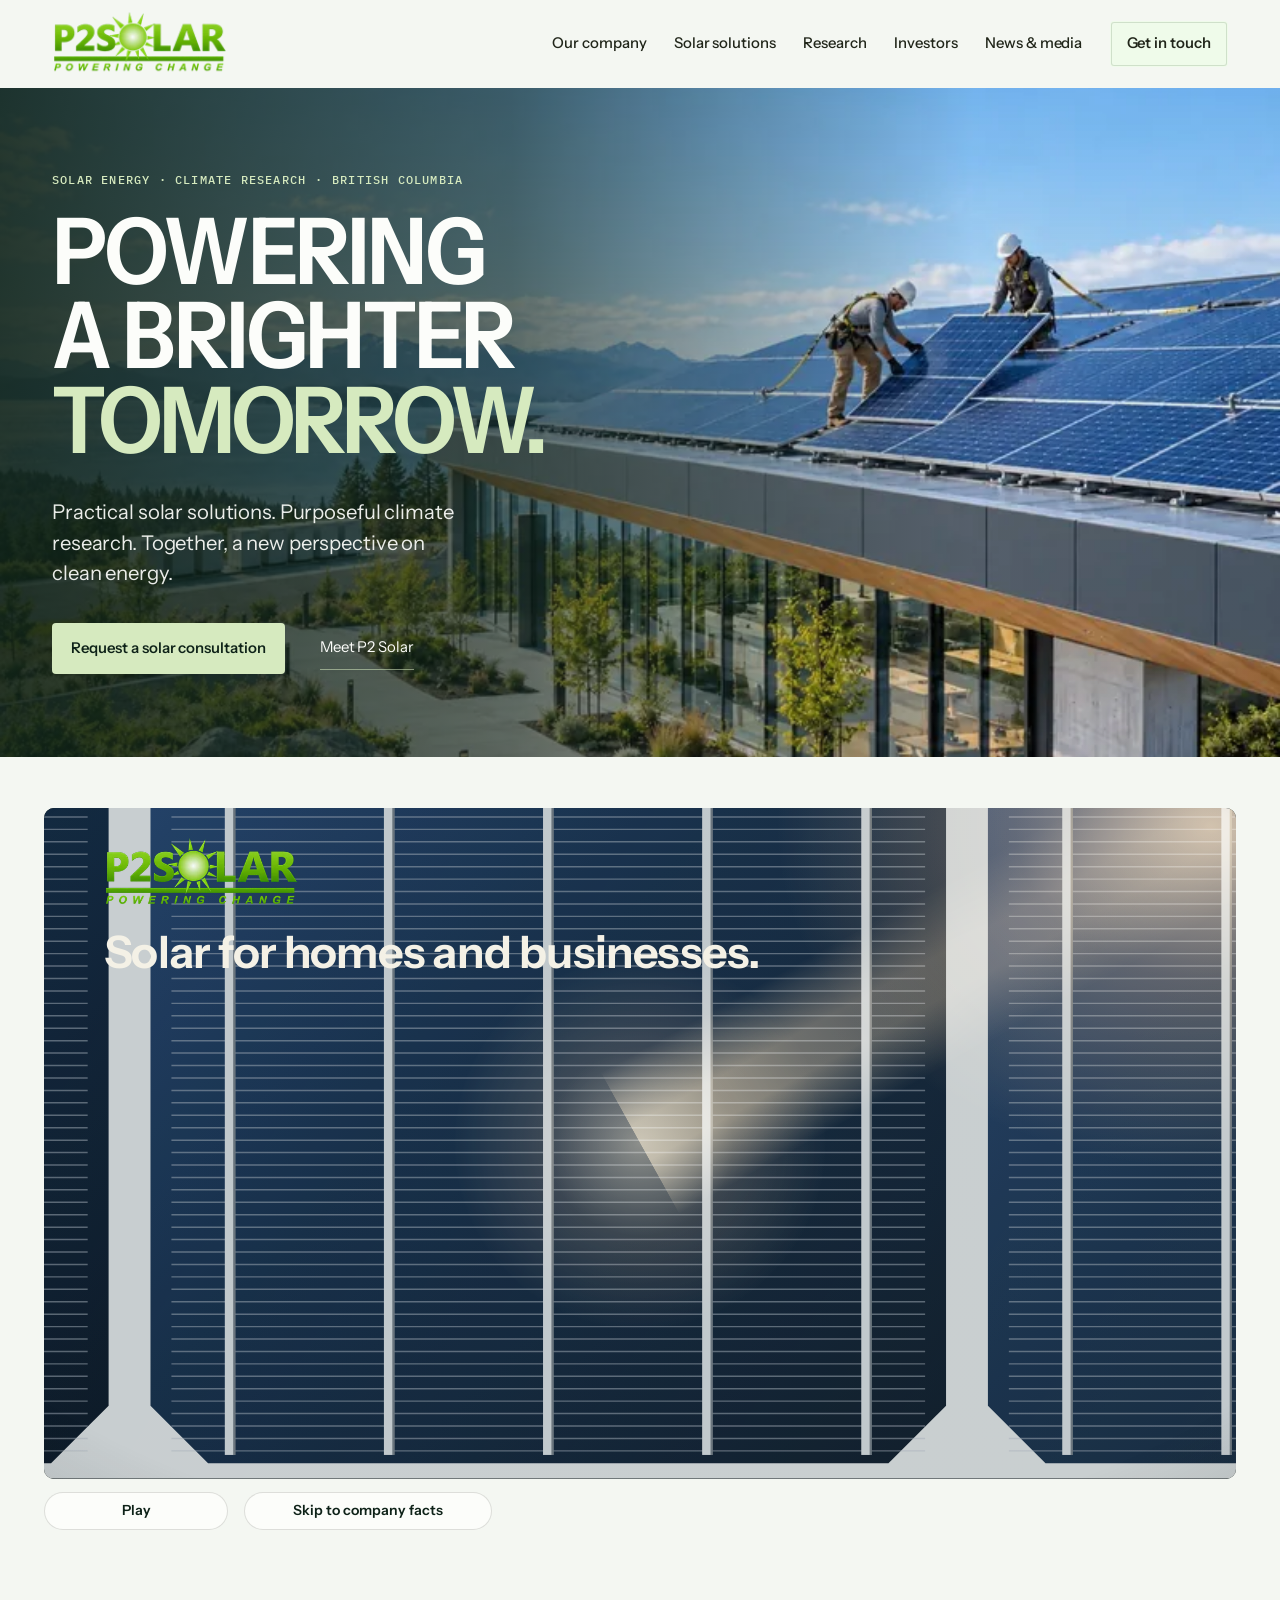
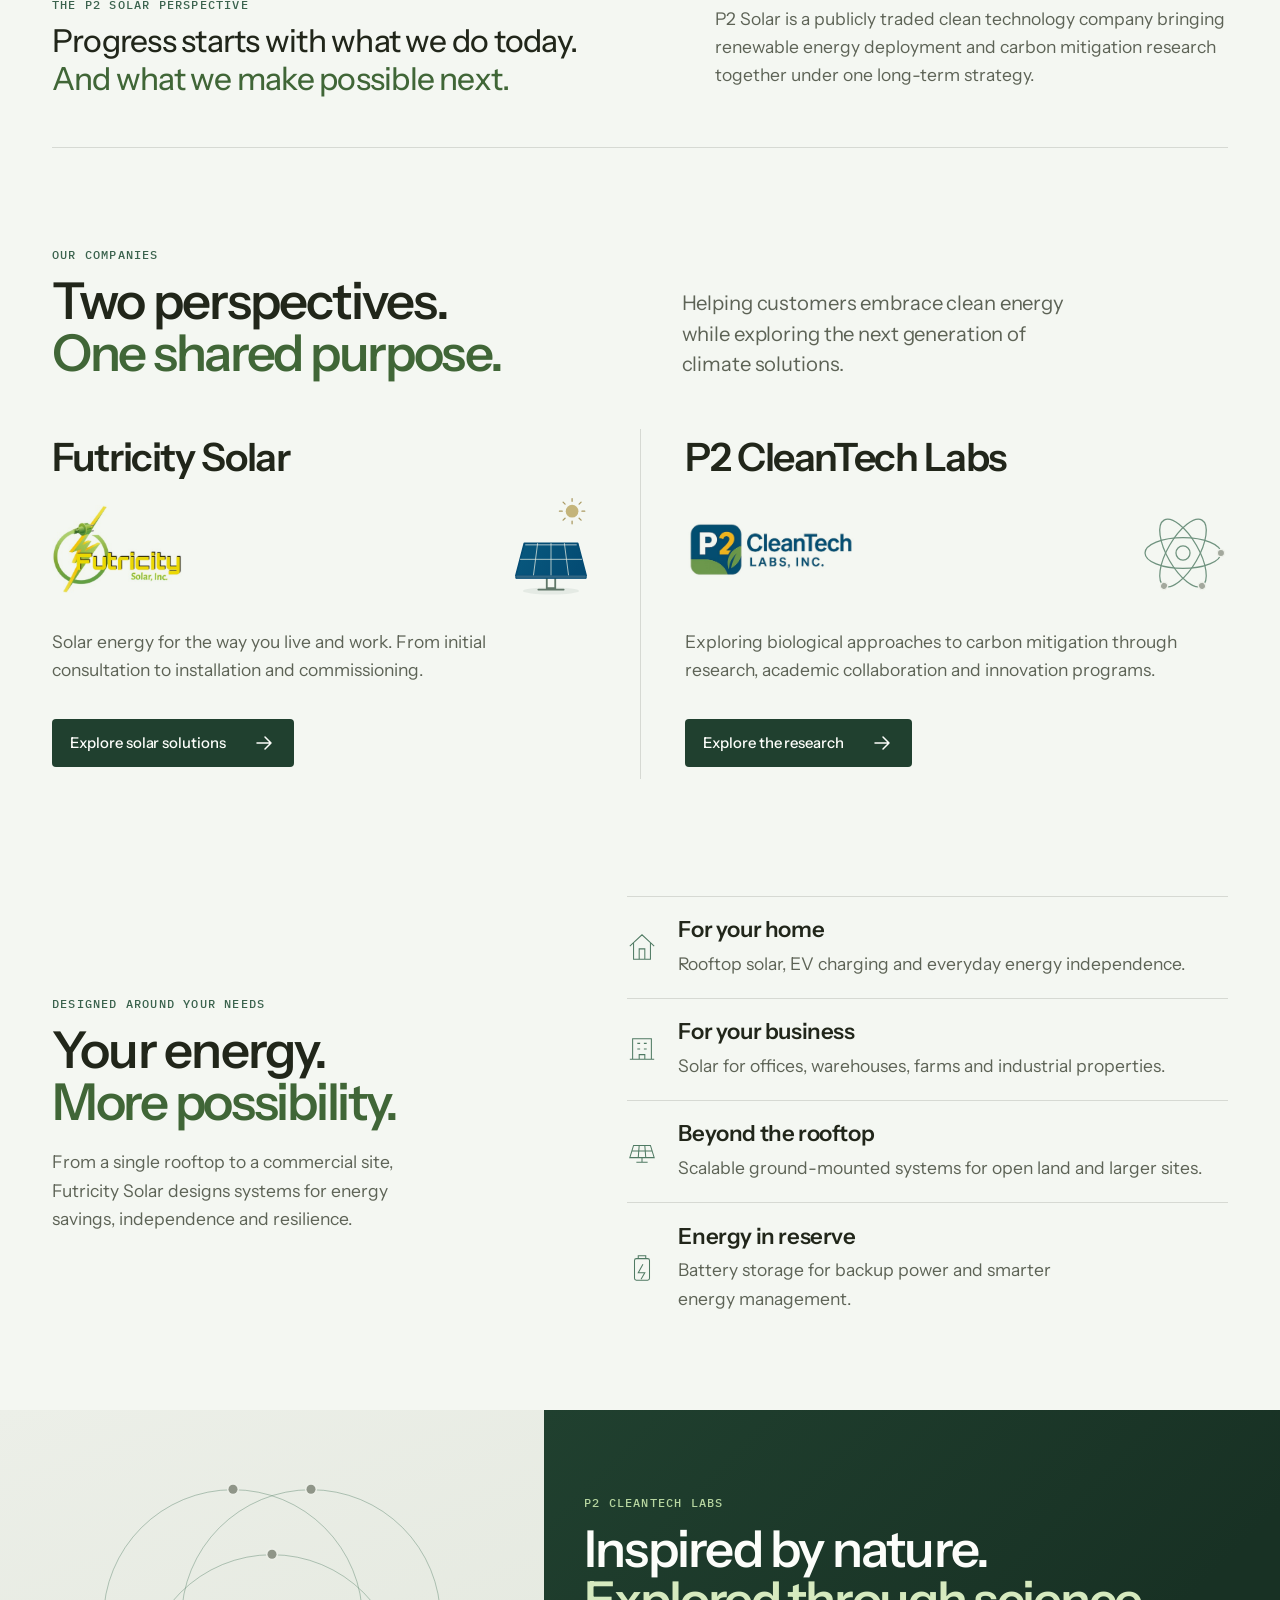
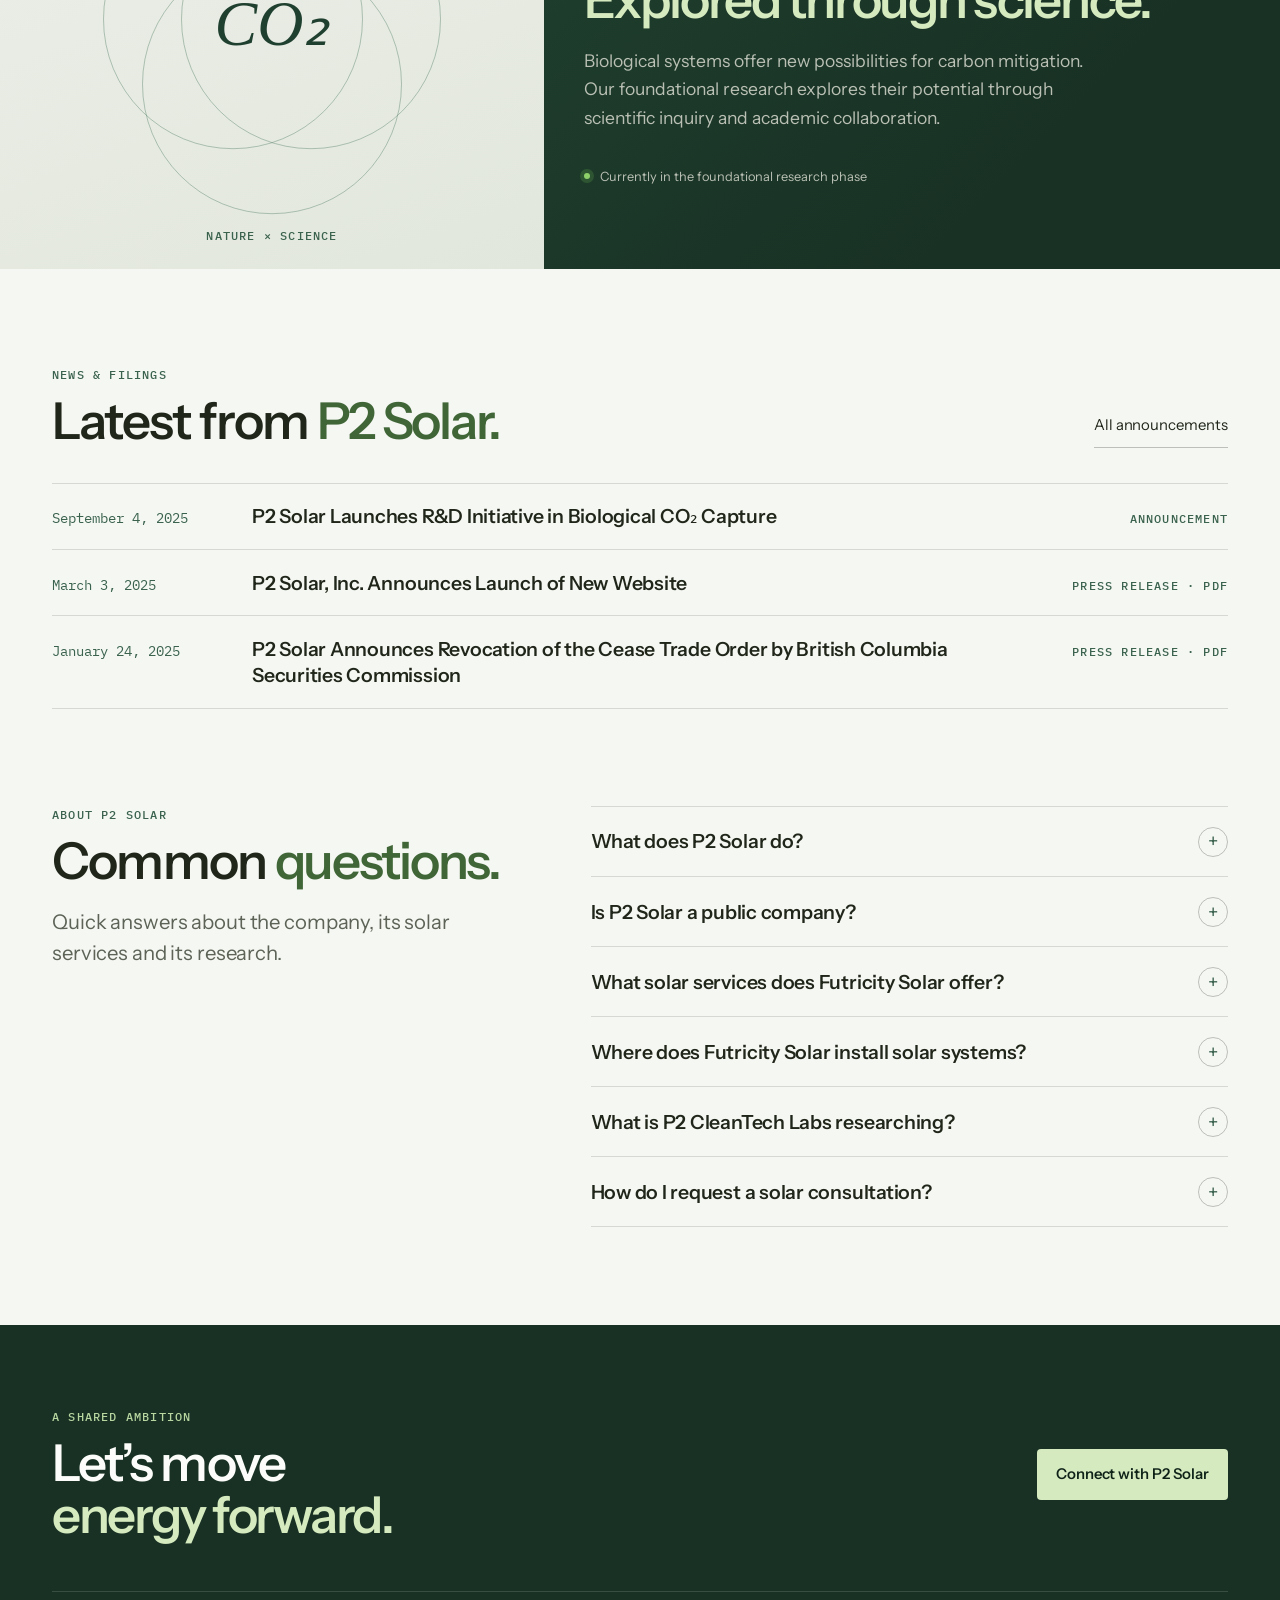
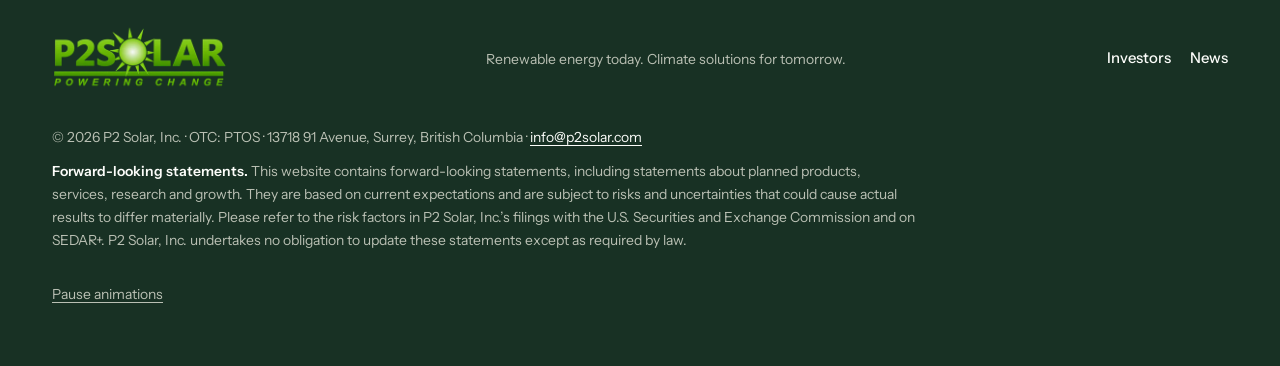
==== index.html @ bc33d4c6 "Polish inlay arrows and eliminate animation control layout shifts" ====
<!doctype html>
<html lang="en-CA">
<head>
  <meta charset="UTF-8" />
  <meta name="viewport" content="width=device-width, initial-scale=1.0" />
  <meta http-equiv="Content-Security-Policy" content="default-src 'none'; script-src 'self'; style-src 'self'; img-src 'self'; font-src 'self'; manifest-src 'self'; base-uri 'none'; form-action 'none'; object-src 'none'; upgrade-insecure-requests" />
  <meta name="referrer" content="strict-origin-when-cross-origin" />
  <title>P2 Solar | Solar Installation and Climate Research in BC</title>
  <meta name="description" content="P2 Solar, Inc. (OTC: PTOS) installs home and commercial solar in British Columbia through Futricity Solar and researches carbon capture at P2 CleanTech Labs." />
  <meta name="robots" content="index, follow, max-image-preview:large, max-snippet:-1" />
  <link rel="canonical" href="https://www.p2solar.com/" />
  <meta name="theme-color" content="#183124" />
  <meta property="og:type" content="website" />
  <meta property="og:site_name" content="P2 Solar" />
  <meta property="og:locale" content="en_CA" />
  <meta property="og:title" content="P2 Solar | Solar Installation and Climate Research in BC" />
  <meta property="og:description" content="P2 Solar, Inc. (OTC: PTOS) installs home and commercial solar in British Columbia through Futricity Solar and researches carbon capture at P2 CleanTech Labs." />
  <meta property="og:url" content="https://www.p2solar.com/" />
  <meta property="og:image" content="https://www.p2solar.com/p2-solar-hero-v2.jpg" />
  <meta property="og:image:width" content="1600" />
  <meta property="og:image:height" content="1000" />
  <meta property="og:image:alt" content="Two installers positioning solar panels on a rooftop overlooking a green landscape." />
  <meta name="twitter:card" content="summary_large_image" />
  <meta name="twitter:title" content="P2 Solar | Solar Installation and Climate Research in BC" />
  <meta name="twitter:description" content="P2 Solar, Inc. (OTC: PTOS) installs home and commercial solar in British Columbia through Futricity Solar and researches carbon capture at P2 CleanTech Labs." />
  <meta name="twitter:image" content="https://www.p2solar.com/p2-solar-hero-v2.jpg" />
  <link rel="icon" href="favicon.ico" sizes="48x48" />
  <link rel="icon" href="favicon-32.png" type="image/png" sizes="32x32" />
  <link rel="icon" href="images/icon-192.png" type="image/png" sizes="192x192" />
  <link rel="apple-touch-icon" href="apple-touch-icon.png" />
  <link rel="alternate" type="text/plain" href="llms.txt" title="LLM-readable site summary" />
  <link rel="preload" as="image" type="image/webp" href="images/hero-1600.webp" imagesrcset="images/hero-800.webp 800w, images/hero-1600.webp 1600w" imagesizes="(max-width: 700px) 100vw, 56vw" fetchpriority="high" />
  <link rel="preload" href="fonts/instrument-sans.woff2" as="font" type="font/woff2" crossorigin />
  <link rel="stylesheet" href="site.css?v=20261016-steady" />
  <script type="application/ld+json">{"@context":"https://schema.org","@graph":[{"@type":"Corporation","@id":"https://www.p2solar.com/#organization","name":"P2 Solar","legalName":"P2 Solar, Inc.","url":"https://www.p2solar.com/","logo":{"@type":"ImageObject","url":"https://www.p2solar.com/p2-solar-transparent.png","width":600,"height":224},"image":"https://www.p2solar.com/p2-solar-hero-v2.jpg","description":"Publicly traded clean technology company in Surrey, British Columbia, installing residential and commercial solar through Futricity Solar and researching biological carbon mitigation through P2 CleanTech Labs.","tickerSymbol":"OTC PTOS","email":"info@p2solar.com","telephone":"+1-778-321-0047","address":{"@type":"PostalAddress","streetAddress":"13718 91 Avenue","addressLocality":"Surrey","addressRegion":"BC","postalCode":"V3V 7X1","addressCountry":"CA"},"areaServed":{"@type":"AdministrativeArea","name":"British Columbia"},"contactPoint":[{"@type":"ContactPoint","contactType":"customer service","email":"info@p2solar.com","areaServed":"CA","availableLanguage":"en"},{"@type":"ContactPoint","contactType":"investor relations","email":"info@p2solar.com","telephone":"+1-778-321-0047","availableLanguage":"en"}],"subOrganization":[{"@id":"https://www.p2solar.com/solutions/#futricity-solar"},{"@id":"https://www.p2solar.com/research/#p2-cleantech-labs"}],"sameAs":["https://www.sec.gov/edgar/browse/?CIK=1172069","https://www.otcmarkets.com/stock/PTOS/overview"]},{"@type":"WebSite","@id":"https://www.p2solar.com/#website","url":"https://www.p2solar.com/","name":"P2 Solar","publisher":{"@id":"https://www.p2solar.com/#organization"},"inLanguage":"en-CA"},{"@type":"WebPage","@id":"https://www.p2solar.com/#webpage","url":"https://www.p2solar.com/","name":"P2 Solar | Solar Installation and Climate Research in BC","description":"P2 Solar, Inc. (OTC: PTOS) installs home and commercial solar in British Columbia through Futricity Solar and researches carbon capture at P2 CleanTech Labs.","isPartOf":{"@id":"https://www.p2solar.com/#website"},"about":{"@id":"https://www.p2solar.com/#organization"},"inLanguage":"en-CA","dateModified":"2026-10-15","primaryImageOfPage":{"@type":"ImageObject","url":"https://www.p2solar.com/p2-solar-hero-v2.jpg"}},{"@type":"Organization","@id":"https://www.p2solar.com/solutions/#futricity-solar","name":"Futricity Solar","legalName":"Futricity Solar, Inc.","url":"https://www.p2solar.com/solutions/","logo":"https://www.p2solar.com/futricity.jpg","parentOrganization":{"@id":"https://www.p2solar.com/#organization"},"description":"Renewable energy company delivering residential, commercial, rooftop and ground-mounted solar projects.","areaServed":{"@type":"AdministrativeArea","name":"British Columbia"}},{"@type":"Organization","@id":"https://www.p2solar.com/research/#p2-cleantech-labs","name":"P2 CleanTech Labs","legalName":"P2 CleanTech Labs Inc.","url":"https://www.p2solar.com/research/","logo":"https://www.p2solar.com/p2-cleantech.jpg","parentOrganization":{"@id":"https://www.p2solar.com/#organization"},"description":"Research division of P2 Solar evaluating biological approaches to carbon mitigation.","knowsAbout":["Biological carbon capture","Microbial carbon utilization","Environmental biotechnology","Synthetic biology"]},{"@type":"FAQPage","@id":"https://www.p2solar.com/#faq","mainEntity":[{"@type":"Question","name":"What does P2 Solar do?","acceptedAnswer":{"@type":"Answer","text":"P2 Solar, Inc. is a publicly traded clean technology company headquartered in Surrey, British Columbia. It designs and installs residential and commercial solar energy systems through its subsidiary Futricity Solar, and explores biological approaches to carbon mitigation through P2 CleanTech Labs."}},{"@type":"Question","name":"Is P2 Solar a public company?","acceptedAnswer":{"@type":"Answer","text":"Yes. P2 Solar, Inc. is quoted on the OTC Markets under the symbol PTOS. It is incorporated in Delaware and reports to the U.S. Securities and Exchange Commission and the British Columbia Securities Commission. See the investor page for filings."}},{"@type":"Question","name":"What solar services does Futricity Solar offer?","acceptedAnswer":{"@type":"Answer","text":"Futricity Solar handles rooftop solar for homes and businesses, ground-mounted systems, battery energy storage and EV charger integration, along with net metering support and system monitoring. It manages each project from the first consultation through installation and commissioning."}},{"@type":"Question","name":"Where does Futricity Solar install solar systems?","acceptedAnswer":{"@type":"Answer","text":"Futricity Solar is based in British Columbia, where P2 Solar is focusing on building its solar installation business."}},{"@type":"Question","name":"What is P2 CleanTech Labs researching?","acceptedAnswer":{"@type":"Answer","text":"P2 CleanTech Labs is in the foundational research phase, evaluating biological approaches to carbon mitigation, including biological carbon capture and microbial carbon utilization, with a Canadian university laboratory."}},{"@type":"Question","name":"How do I request a solar consultation?","acceptedAnswer":{"@type":"Answer","text":"Email info@p2solar.com with your property address, the type of property and a recent electricity bill if you have one, and Futricity Solar will follow up."}}]}]}</script>
</head>
<body>
  <a class="skip-link" href="#main">Skip to content</a>
  <header class="site-header">
    <a class="brand" href="./" aria-label="P2 Solar home"><picture><source type="image/webp" srcset="images/logo.webp" /><img class="corporate-logo" src="images/logo.png" width="360" height="134" alt="P2 Solar, Powering Change" decoding="async" /></picture></a>
    <button class="menu-toggle" type="button" aria-expanded="false" aria-controls="main-nav">Menu <span aria-hidden="true">☰</span></button>
    <nav id="main-nav" aria-label="Primary navigation">
      <a href="about/">Our company</a><a href="solutions/">Solar solutions</a><a href="research/">Research</a><a href="investors/">Investors</a><a href="news/">News &amp; media</a><a class="nav-contact" href="contact/">Get in touch <span aria-hidden="true">↗</span></a>
    </nav>
  </header>
  <main id="main" tabindex="-1">

    <section class="hero" aria-labelledby="hero-title">
      <div class="hero-copy">
        <p class="eyebrow hero-label"><span>Solar energy · Climate research</span><span class="label-sep" aria-hidden="true"> · </span><span>British Columbia</span></p>
        <h1 id="hero-title">Powering<br />a brighter<br /><em>tomorrow.</em></h1>
        <p class="hero-note">Practical solar solutions. Purposeful climate research. Together, a new perspective on clean energy.</p>
        <div class="hero-actions"><a class="button button-dark" href="contact/">Request a solar consultation <span aria-hidden="true">↗</span></a><a class="text-link" href="about/">Meet P2 Solar <span aria-hidden="true">→</span></a></div>
      </div>
      <figure class="hero-image"><picture><source type="image/webp" srcset="images/hero-800.webp 800w, images/hero-1600.webp 1600w" sizes="(max-width: 700px) 100vw, 56vw" /><img src="p2-solar-hero-v2.jpg" width="1600" height="1000" alt="Two installers positioning solar panels on a rooftop overlooking a green landscape" fetchpriority="high" decoding="async" /></picture></figure>
    </section>
    <section class="p2f" id="p2f" aria-labelledby="p2f-heading" data-p2f-gsap="vendor/gsap.min.js?v=20261015-film" data-p2f-film="p2-film.js?v=20261015-film">
      <h2 class="p2f-vh" id="p2f-heading">P2 Solar at a glance</h2>
      <p class="p2f-vh">A 16-second animation, without sound: sunlight reaches a solar cell, the view pulls back to a home and a business with rooftop solar, energy charges battery storage and lights the windows at dusk, then the company card below appears.</p>
      <div class="p2f-stage">
        <div class="p2f-film">
          <div class="p2f-sky-night" aria-hidden="true"></div>
          <div class="p2f-sky-day" aria-hidden="true"><div class="p2f-sun"></div></div>
          <div class="p2f-sky-dusk" aria-hidden="true"></div>
          <svg id="p2f-world" class="p2f-world" xmlns="http://www.w3.org/2000/svg" viewBox="1800 0 1920 1080" preserveAspectRatio="xMidYMid slice" aria-hidden="true" focusable="false">
          <defs>
          <linearGradient id="p2f-cellGrad" x1="0" y1="0" x2="1" y2="1">
          <stop offset="0" stop-color="#2a4c7c"/><stop offset=".45" stop-color="#16304f"/><stop offset="1" stop-color="#0b1828"/>
          </linearGradient>
          <linearGradient id="p2f-frameGrad" x1="0" y1="0" x2="0" y2="1">
          <stop offset="0" stop-color="#eef1f3"/><stop offset="1" stop-color="#a9b2b9"/>
          </linearGradient>
          <linearGradient id="p2f-glassGrad" x1="0" y1="0" x2="1" y2="1">
          <stop offset="0" stop-color="#ffffff" stop-opacity=".16"/><stop offset=".34" stop-color="#ffffff" stop-opacity="0"/>
          <stop offset=".58" stop-color="#ffffff" stop-opacity=".06"/><stop offset="1" stop-color="#ffffff" stop-opacity="0"/>
          </linearGradient>
          <linearGradient id="p2f-lawnGrad" x1="0" y1="0" x2="0" y2="1">
          <stop offset="0" stop-color="#6b9659"/><stop offset="1" stop-color="#4c7543"/>
          </linearGradient>
          <radialGradient id="p2f-warmGlow">
          <stop offset="0" stop-color="#ffd07a" stop-opacity=".8"/><stop offset="1" stop-color="#ffd07a" stop-opacity="0"/>
          </radialGradient>
          <radialGradient id="p2f-shadowGrad">
          <stop offset="0" stop-color="#1d3324" stop-opacity=".45"/><stop offset="1" stop-color="#1d3324" stop-opacity="0"/>
          </radialGradient>
          </defs>
          <path fill="#b3c6a2" d="M-300 790 C 150 700 480 770 820 724 S 1420 690 1720 742 S 2420 700 2820 734 S 3520 690 4000 744 V 1300 H -300 Z"/>
          <path fill="#87a874" d="M-300 858 C 280 800 690 852 1010 822 S 1610 800 2010 842 S 2910 800 3310 832 S 3810 818 4000 842 V 1300 H -300 Z"/>
          <rect x="-300" y="884" width="4300" height="420" fill="url(#p2f-lawnGrad)"/>
          <g id="p2f-trees">
          <rect x="186" y="790" width="10" height="100" fill="#4a3a2c"/><circle cx="191" cy="776" r="70" fill="#3f6b45"/><circle cx="214" cy="748" r="40" fill="#4c7a50"/>
          <rect x="128" y="824" width="8" height="64" fill="#4a3a2c"/><circle cx="132" cy="816" r="46" fill="#355d3c"/>
          <rect x="1040" y="770" width="9" height="116" fill="#4a3a2c"/><circle cx="1044" cy="760" r="54" fill="#3b6442"/><circle cx="1062" cy="736" r="30" fill="#4b7a4f"/>
          <rect x="1816" y="786" width="10" height="100" fill="#4a3a2c"/><circle cx="1821" cy="772" r="66" fill="#3f6b45"/>
          <rect x="1886" y="822" width="8" height="64" fill="#4a3a2c"/><circle cx="1890" cy="814" r="44" fill="#355d3c"/>
          <rect x="2046" y="812" width="8" height="74" fill="#4a3a2c"/><circle cx="2050" cy="802" r="50" fill="#3b6442"/>
          <rect x="2256" y="790" width="10" height="96" fill="#4a3a2c"/><circle cx="2261" cy="776" r="66" fill="#3f6b45"/><circle cx="2284" cy="750" r="36" fill="#4c7a50"/>
          <rect x="3476" y="800" width="10" height="86" fill="#4a3a2c"/><circle cx="3481" cy="790" r="60" fill="#3b6442"/>
          <rect x="3596" y="828" width="8" height="58" fill="#4a3a2c"/><circle cx="3600" cy="820" r="40" fill="#355d3c"/>
          <rect x="3756" y="792" width="10" height="94" fill="#4a3a2c"/><circle cx="3761" cy="778" r="70" fill="#3f6b45"/>
          </g>
          <g id="p2f-home">
          <ellipse cx="590" cy="902" rx="380" ry="22" fill="url(#p2f-shadowGrad)"/>
          <rect x="640" y="404" width="36" height="80" fill="#8a5b45"/><rect x="633" y="397" width="50" height="11" fill="#6a4433"/>
          <polygon points="740,640 860,590 860,850 740,900" fill="#d0c3a6"/>
          <polygon points="744,638 820,478 858,592" fill="#d9ccb0"/>
          <rect x="300" y="640" width="440" height="260" fill="#efe6d2"/>
          <rect x="300" y="646" width="440" height="18" fill="#000" opacity=".1"/>
          <rect x="300" y="886" width="440" height="14" fill="#c9bda3"/>
          <rect x="345" y="700" width="120" height="100" fill="#2f443c"/><rect x="345" y="700" width="120" height="100" fill="none" stroke="#f7f1e3" stroke-width="6"/>
          <path d="M405 700V800M345 750H465" stroke="#f7f1e3" stroke-width="4"/>
          <rect x="505" y="700" width="120" height="100" fill="#2f443c"/><rect x="505" y="700" width="120" height="100" fill="none" stroke="#f7f1e3" stroke-width="6"/>
          <path d="M565 700V800M505 750H625" stroke="#f7f1e3" stroke-width="4"/>
          <rect x="650" y="766" width="64" height="120" fill="#2c4a3b"/><circle cx="703" cy="830" r="3.5" fill="#d9b35c"/>
          <rect x="726" y="642" width="5" height="244" fill="#bfb49b"/>
          <polygon points="276,640 764,640 824,465 336,465" fill="#323e39"/>
          <polyline points="764,640 824,465 884,590" fill="none" stroke="#252e2a" stroke-width="7" stroke-linejoin="round"/>
          <rect x="270" y="636" width="498" height="9" fill="#222b27"/>
          <g id="p2f-homeRoof" transform="matrix(1 0 -0.3 0.875 336 465)"></g>
          <g id="p2f-heroPanel"></g>
          </g>
          <g id="p2f-biz">
          <ellipse cx="1400" cy="902" rx="380" ry="22" fill="url(#p2f-shadowGrad)"/>
          <polygon points="1620,600 1700,567 1700,867 1620,900" fill="#c1c8b6"/>
          <polygon points="1640,600 1680,490 1702,566" fill="#b5bcaa"/>
          <rect x="1100" y="600" width="520" height="300" fill="#e2e5d8"/>
          <rect x="1100" y="606" width="520" height="16" fill="#000" opacity=".1"/>
          <rect x="1100" y="886" width="520" height="14" fill="#c4c9b8"/>
          <path d="M1130 636H1590M1130 646H1590" stroke="#c8cebd" stroke-width="3"/>
          <rect x="1122" y="656" width="476" height="20" fill="#1f3a2e"/>
          <rect x="1140" y="684" width="440" height="168" fill="#2b4a40"/>
          <path d="M1228 684V852M1316 684V852M1404 684V852M1492 684V852M1140 760H1580" stroke="#e2e5d8" stroke-width="6"/>
          <rect x="1104" y="602" width="5" height="284" fill="#b9bfae"/>
          <polygon points="1080,600 1640,600 1680,490 1120,490" fill="#323e39"/>
          <polyline points="1640,600 1680,490" fill="none" stroke="#252e2a" stroke-width="6"/>
          <rect x="1074" y="596" width="572" height="9" fill="#222b27"/>
          <g id="p2f-bizRoof" transform="matrix(1 0 -0.2857 0.7857 1120 490)"></g>
          </g>
          <g id="p2f-battery">
          <ellipse cx="958" cy="902" rx="78" ry="9" fill="url(#p2f-shadowGrad)"/>
          <polygon points="990,746 1010,738 1010,892 990,900" fill="#cdc8b6"/>
          <polygon points="905,740 925,732 1010,738 990,746" fill="#fbf9f2"/>
          <rect x="905" y="740" width="85" height="160" rx="6" fill="#f1eee4"/>
          <rect x="921" y="762" width="53" height="102" rx="6" fill="#20332b"/>
          <rect x="929" y="770" width="37" height="18" rx="2" fill="#30463c"/>
          <rect x="929" y="792" width="37" height="18" rx="2" fill="#30463c"/>
          <rect x="929" y="814" width="37" height="18" rx="2" fill="#30463c"/>
          <rect x="929" y="836" width="37" height="18" rx="2" fill="#30463c"/>
          <path d="M923 876H972M923 882H972M923 888H972" stroke="#d6d1c0" stroke-width="2"/>
          </g>
          <rect id="p2f-duskTint" class="p2f-dusktint" x="-400" y="-400" width="4600" height="1900" fill="#16243a"/>
          <g id="p2f-lights">
          <ellipse id="p2f-haloHome" class="p2f-lit" cx="485" cy="760" rx="270" ry="130" fill="url(#p2f-warmGlow)"/>
          <rect id="p2f-winHome1" class="p2f-lit" x="348" y="703" width="114" height="94" fill="#f6c46a"/>
          <rect id="p2f-winHome2" class="p2f-lit" x="508" y="703" width="114" height="94" fill="#f6c46a"/>
          <path class="p2f-lit p2f-winmun" d="M405 703V797M348 750H462M565 703V797M508 750H622" stroke="#c98a3b" stroke-width="4"/>
          <ellipse id="p2f-haloBiz" class="p2f-lit" cx="1360" cy="880" rx="360" ry="70" fill="url(#p2f-warmGlow)"/>
          <rect id="p2f-winBiz" class="p2f-lit" x="1143" y="687" width="434" height="162" fill="#f6c46a"/>
          <path class="p2f-lit p2f-bizmun" d="M1228 687V849M1316 687V849M1404 687V849M1492 687V849M1143 760H1577" stroke="#c98a3b" stroke-width="5"/>
          <rect id="p2f-seg1" class="p2f-lit" x="929" y="836" width="37" height="18" rx="2" fill="#9bdc5a"/>
          <rect id="p2f-seg2" class="p2f-lit" x="929" y="814" width="37" height="18" rx="2" fill="#9bdc5a"/>
          <rect id="p2f-seg3" class="p2f-lit" x="929" y="792" width="37" height="18" rx="2" fill="#9bdc5a"/>
          <rect id="p2f-seg4" class="p2f-lit" x="929" y="770" width="37" height="18" rx="2" fill="#9bdc5a"/>
          <path id="p2f-t1g" class="p2f-tr" pathLength="1" stroke-dasharray="1 1" stroke-dashoffset="1" stroke="#f0a93b" stroke-width="14" stroke-opacity=".28" d="M728 642 V872 Q728 880 736 880 H905"/>
          <path id="p2f-t1"  class="p2f-tr" pathLength="1" stroke-dasharray="1 1" stroke-dashoffset="1" stroke="#f7b84e" stroke-width="5" d="M728 642 V872 Q728 880 736 880 H905"/>
          <path id="p2f-t2g" class="p2f-tr" pathLength="1" stroke-dasharray="1 1" stroke-dashoffset="1" stroke="#f0a93b" stroke-width="14" stroke-opacity=".28" d="M1106 604 V872 Q1106 880 1098 880 H990"/>
          <path id="p2f-t2"  class="p2f-tr" pathLength="1" stroke-dasharray="1 1" stroke-dashoffset="1" stroke="#f7b84e" stroke-width="5" d="M1106 604 V872 Q1106 880 1098 880 H990"/>
          <path id="p2f-p1" class="p2f-pulse" pathLength="1" stroke-dasharray="0.08 1.3" stroke-dashoffset="0.08" stroke="#fff1cf" stroke-width="7" d="M728 642 V872 Q728 880 736 880 H905"/>
          <path id="p2f-p2" class="p2f-pulse" pathLength="1" stroke-dasharray="0.08 1.3" stroke-dashoffset="0.08" stroke="#fff1cf" stroke-width="7" d="M1106 604 V872 Q1106 880 1098 880 H990"/>
          <path id="p2f-t3g" class="p2f-tr" pathLength="1" stroke-dasharray="1 1" stroke-dashoffset="1" stroke="#9bdc5a" stroke-width="14" stroke-opacity=".3" d="M905 894 H420 Q405 894 405 879 V804"/>
          <path id="p2f-t3"  class="p2f-tr" pathLength="1" stroke-dasharray="1 1" stroke-dashoffset="1" stroke="#b4ec74" stroke-width="5" d="M905 894 H420 Q405 894 405 879 V804"/>
          <path id="p2f-t4g" class="p2f-tr" pathLength="1" stroke-dasharray="1 1" stroke-dashoffset="1" stroke="#9bdc5a" stroke-width="14" stroke-opacity=".3" d="M990 894 H1300 Q1315 894 1315 879 V856"/>
          <path id="p2f-t4"  class="p2f-tr" pathLength="1" stroke-dasharray="1 1" stroke-dashoffset="1" stroke="#b4ec74" stroke-width="5" d="M990 894 H1300 Q1315 894 1315 879 V856"/>
          <path id="p2f-p3" class="p2f-pulse" pathLength="1" stroke-dasharray="0.08 1.3" stroke-dashoffset="0.08" stroke="#efffd9" stroke-width="7" d="M905 894 H420 Q405 894 405 879 V804"/>
          <path id="p2f-p4" class="p2f-pulse" pathLength="1" stroke-dasharray="0.08 1.3" stroke-dashoffset="0.08" stroke="#efffd9" stroke-width="7" d="M990 894 H1300 Q1315 894 1315 879 V856"/>
          <path id="p2f-wtg" class="p2f-tr" pathLength="1" stroke-dasharray="1 1" stroke-dashoffset="1" stroke="#9bdc5a" stroke-width="16" stroke-opacity=".3"
          d="M998 900 V922 Q998 930 1006 930 H2124 Q2140 930 2140 914 V166 Q2140 150 2156 150 H3364 Q3380 150 3380 166 V884 Q3380 900 3364 900 H2156 Q2140 900 2140 884"/>
          <path id="p2f-wt" class="p2f-tr" pathLength="1" stroke-dasharray="1 1" stroke-dashoffset="1" stroke="#b4ec74" stroke-width="4"
          d="M998 900 V922 Q998 930 1006 930 H2124 Q2140 930 2140 914 V166 Q2140 150 2156 150 H3364 Q3380 150 3380 166 V884 Q3380 900 3364 900 H2156 Q2140 900 2140 884"/>
          </g>
          </svg>
          <div class="p2f-cell-dark" aria-hidden="true"></div>
          <div class="p2f-bloom" aria-hidden="true"></div>
          <div class="p2f-beamrot" aria-hidden="true"><div class="p2f-beam"></div></div>
          <div class="p2f-strike" aria-hidden="true"></div>
          <div class="p2f-sheenrot" aria-hidden="true"><div class="p2f-sheen"></div></div>
          <div class="p2f-vignette" aria-hidden="true"></div>
          <div class="p2f-dim" aria-hidden="true"></div>
          <div class="p2f-inlay">
            <div class="p2f-cardwrap">
            <article class="p2f-card p2f-card--film" aria-labelledby="p2f-card-title-film">
              <div class="p2f-card-brand">
                <picture data-p2f-step="logo"><source type="image/webp" srcset="images/logo.webp" /><img class="p2f-card-logo" src="images/logo.png" width="360" height="134" alt="P2 Solar, Powering Change" loading="lazy" decoding="async" /></picture>
                <p class="p2f-card-url" data-p2f-step="url">P2Solar.com</p>
                <p class="p2f-card-actions" data-p2f-step="cta"><a class="p2f-card-cta" href="contact/">Request a solar consultation <svg class="p2f-arrow" viewBox="0 0 16 16" aria-hidden="true" focusable="false"><path d="M5 3h8v8M13 3 3 13"/></svg></a><a class="p2f-card-link" href="investors/">Investor information <svg class="p2f-arrow p2f-arrow--right" viewBox="0 0 16 16" aria-hidden="true" focusable="false"><path d="M2 8h12M9 3l5 5-5 5"/></svg></a></p>
              </div>
              <div class="p2f-card-body">
                <h3 class="p2f-card-title" id="p2f-card-title-film" data-p2f-step="title">Company at a glance</h3>
                <dl class="p2f-facts">
                  <div class="p2f-fact p2f-fact--symbol" data-p2f-step="symbol"><dt>Symbol</dt><dd>OTC: PTOS</dd></div>
                  <div class="p2f-fact p2f-fact--col" data-p2f-step="facts"><dt>Incorporated</dt><dd>State of Delaware</dd></div>
                  <div class="p2f-fact p2f-fact--col" data-p2f-step="facts"><dt>Head office</dt><dd>Surrey, British Columbia</dd></div>
                  <div class="p2f-fact p2f-fact--col" data-p2f-step="facts"><dt>Fiscal year end</dt><dd>March 31</dd></div>
                  <div class="p2f-fact p2f-fact--rep" data-p2f-step="rep"><dt>Reporting</dt><dd><span>U.S. Securities and Exchange Commission;</span> <span>British Columbia Securities Commission</span> <span>(OTC reporting issuer under MI 51-105)</span></dd></div>
                </dl>
              </div>
            </article>
              
            </div>
          </div>
          <div class="p2f-hud" aria-hidden="true">
            <picture class="p2f-brand"><source type="image/webp" srcset="images/logo.webp" /><img src="images/logo.png" width="360" height="134" alt="" decoding="async" /></picture>
            <div class="p2f-hl p2f-hl--1"><div class="p2f-hli p2f-hli--1">Solar for homes and businesses.</div></div>
            <div class="p2f-hl p2f-hl--2"><div class="p2f-hli p2f-hli--2">From sunlight to your roof.</div></div>
            <div class="p2f-hl p2f-hl--3"><div class="p2f-hli p2f-hli--3">Paired with battery storage.</div></div>
          </div>
        </div>
      </div>
      <div class="p2f-controls" role="group" aria-label="Animation controls" hidden>
        <button class="p2f-btn p2f-toggle" type="button">Play</button>
        <button class="p2f-btn p2f-skip" type="button">Skip to company facts</button>
        <p class="p2f-status" role="status"></p>
      </div>
      
      <noscript><link rel="stylesheet" href="p2-film-nojs.css?v=20261016-inlay" /></noscript>
      <script src="p2-film-boot.js?v=20261015-film" defer></script>
    </section>
    <section class="intro" aria-labelledby="intro-title">
      <p class="eyebrow" id="intro-title">The P2 Solar perspective</p>
      <p class="intro-statement"><span class="intro-first-line">Progress starts with what we do today.</span><span>And what we make possible next.</span></p>
      <p class="intro-description">P2 Solar is a publicly traded clean technology company bringing renewable energy deployment and carbon mitigation research together under one long-term strategy.</p>
    </section>
    <section class="businesses section-wrap" aria-labelledby="business-title">
      <div class="section-heading"><div><p class="eyebrow">Our companies</p><h2 id="business-title">Two perspectives.<br /><em>One shared purpose.</em></h2></div><p>Helping customers embrace clean energy while exploring the next generation of climate solutions.</p></div>
      <div class="business-grid">
        <article class="business solar-business">
          <div class="business-top"><span class="business-label">Energy in action</span><svg class="business-icon solar-tracker solar-array" viewBox="0 0 64 64" fill="none" aria-hidden="true">
            <defs><linearGradient id="solar-cell-tone" x1="14" y1="26" x2="48" y2="48" gradientUnits="userSpaceOnUse"><stop stop-color="#08577d"/><stop offset="1" stop-color="#044c74"/></linearGradient></defs>
            <ellipse cx="32" cy="59" rx="20" ry="2.5" fill="#49675e" opacity=".09" stroke="none"/>
            <g class="solar-sun" transform="translate(0 -9.75)"><circle cx="47" cy="12" r="4.5" fill="#c4b47a" stroke="none"/><path d="M47 3v2m0 14v2M38 12h2m14 0h2M40.6 5.6 42 7m10 10 1.4 1.4M40.6 18.4 42 17M52 7l1.4-1.4" stroke="#aa9a62" stroke-linecap="round"/></g>
            <path d="M29 47v10h6V47M23 58h18" stroke="#607768" stroke-width="1.3" stroke-linecap="round"/>
            <g class="tracker-panel">
              <path d="M13 25h38l6 23H7l6-23Z" fill="url(#solar-cell-tone)" stroke="#044c74" stroke-width="1.1" stroke-linejoin="round"/>
              <path d="m22.5 25-3 23M32 25v23m9.5-23 3 23M10 36.5h44" stroke="#dbe6dc" stroke-width=".65" opacity=".85"/>
              <path d="M13.7 26.2h36.6" stroke="#f5f4ee" stroke-width=".7" opacity=".7"/>
              <path d="M7 48v2h50v-2" fill="#326783" stroke="#044c74" stroke-width=".7" stroke-linejoin="round"/>
            </g>
          </svg></div>
          <h3>Futricity Solar</h3>
          <a href="https://futricitysolar.com" class="division-logo-wrap"><img class="division-logo futricity-logo" src="futricity.jpg" width="382" height="263" alt="Futricity Solar Inc." loading="lazy" /></a>
          <p>Solar energy for the way you live and work. From initial consultation to installation and commissioning.</p>
          <div class="business-tags"><span>Homes</span><span>Businesses</span><span>Battery storage</span></div>
          <a class="business-link" href="solutions/">Explore solar solutions <svg class="action-arrow" viewBox="0 0 24 24" fill="none" aria-hidden="true"><path d="M5 12h14m-6-6 6 6-6 6"/></svg></a>
        </article>
        <article class="business research-business">
          <div class="business-top"><span class="business-label">Ideas for tomorrow</span><svg class="business-icon atom-icon" viewBox="0 0 64 64" fill="none" aria-hidden="true"><circle cx="32" cy="32" r="5"/><g><ellipse cx="32" cy="32" rx="27" ry="11"/><circle class="electron" r="2.6"/></g><g transform="rotate(60 32 32)"><ellipse cx="32" cy="32" rx="27" ry="11"/><circle class="electron electron-two" r="2.6"/></g><g transform="rotate(120 32 32)"><ellipse cx="32" cy="32" rx="27" ry="11"/><circle class="electron electron-three" r="2.6"/></g></svg></div>
          <h3>P2 CleanTech Labs</h3>
          <div class="division-logo-wrap"><img class="division-logo" src="p2-cleantech.jpg" width="864" height="307" alt="P2 CleanTech Labs Inc." loading="lazy" /></div>
          <p>Exploring biological approaches to carbon mitigation through research, academic collaboration and innovation programs.</p>
          <div class="business-tags"><span>Research</span><span>Collaboration</span><span>Carbon mitigation</span></div>
          <a class="business-link" href="research/">Explore the research <svg class="action-arrow" viewBox="0 0 24 24" fill="none" aria-hidden="true"><path d="M5 12h14m-6-6 6 6-6 6"/></svg></a>
        </article>
      </div>
    </section>
    <section class="solar-feature section-wrap" aria-labelledby="solar-title">
      <div class="solar-lead"><p class="eyebrow">Designed around your needs</p><h2 id="solar-title">Your energy.<br /><em>More possibility.</em></h2><p>From a single rooftop to a commercial site, Futricity Solar designs systems for energy savings, independence and resilience.</p></div>
      <div class="service-lines">
        <div class="service-item"><svg class="service-symbol" viewBox="0 0 32 32" fill="none" aria-hidden="true"><path d="m3 15 13-12 13 12M7 12v17h18V12M13 29V18h6v11"/></svg><div><h3>For your home</h3><p>Rooftop solar, EV charging and everyday energy independence.</p></div></div>
        <div class="service-item"><svg class="service-symbol" viewBox="0 0 32 32" fill="none" aria-hidden="true"><path d="M6 27V5h20v22M3 27h26M11 10h3m4 0h3m-10 6h3m4 0h3m-8 11v-5h6v5"/></svg><div><h3>For your business</h3><p>Solar for offices, warehouses, farms and industrial properties.</p></div></div>
        <div class="service-item"><svg class="service-symbol" viewBox="0 0 32 32" fill="none" aria-hidden="true"><path d="M7 9h18l4 13H3L7 9Zm-2 6h22M13 9l-1 13m7-13 1 13M16 22v5M10 27h12"/></svg><div><h3>Beyond the rooftop</h3><p>Scalable ground-mounted systems for open land and larger sites.</p></div></div>
        <div class="service-item"><svg class="service-symbol" viewBox="0 0 32 32" fill="none" aria-hidden="true"><rect x="8" y="6" width="16" height="23" rx="2"/><path d="M12 6V3h8v3m-3 6-5 9h7l-4 7"/></svg><div><h3>Energy in reserve</h3><p>Battery storage for backup power and smarter energy management.</p></div></div>
      </div>
    </section>
    <section class="research-feature" aria-labelledby="research-title">
      <div class="research-art" aria-hidden="true"><div class="orbit orbit-one"><i class="orbit-traveler"></i></div><div class="orbit orbit-two"><i class="orbit-traveler"></i></div><div class="orbit orbit-three"><i class="orbit-traveler"></i></div><span class="orbit-center">CO₂</span><span class="art-caption">NATURE × SCIENCE</span></div>
      <div class="research-copy"><p class="eyebrow">P2 CleanTech Labs</p><h2 id="research-title">Inspired by nature.<br /><em>Explored through science.</em></h2><p>Biological systems offer new possibilities for carbon mitigation. Our foundational research explores their potential through scientific inquiry and academic collaboration.</p><div class="research-stage"><span class="status-dot" aria-hidden="true"></span> Currently in the foundational research phase</div></div>
    </section>
    <section class="latest-news section-wrap" aria-labelledby="news-title">
      <div class="news-heading"><div><p class="eyebrow">News &amp; filings</p><h2 id="news-title">Latest from <em>P2 Solar.</em></h2></div><a class="text-link" href="news/">All announcements <span aria-hidden="true">→</span></a></div>
      <ol class="news-list">
        <li><div class="news-row news-row-static"><time datetime="2025-09-04">September 4, 2025</time><strong>P2 Solar Launches R&amp;D Initiative in Biological CO₂ Capture</strong><span class="news-kind">Announcement</span></div></li>
        <li><a class="news-row" href="press-release-2025-03-03.pdf" target="_blank" rel="noopener"><time datetime="2025-03-03">March 3, 2025</time><strong>P2 Solar, Inc. Announces Launch of New Website</strong><span class="news-kind">Press release · PDF</span><span class="sr-only"> (opens in a new tab)</span></a></li>
        <li><a class="news-row" href="press-release-2025-01-24.pdf" target="_blank" rel="noopener"><time datetime="2025-01-24">January 24, 2025</time><strong>P2 Solar Announces Revocation of the Cease Trade Order by British Columbia Securities Commission</strong><span class="news-kind">Press release · PDF</span><span class="sr-only"> (opens in a new tab)</span></a></li>
      </ol>
    </section>
    <section class="faq section-wrap" id="faq" aria-labelledby="faq-title">
      <div class="faq-heading">
        <div><p class="eyebrow">About P2 Solar</p><h2 id="faq-title">Common <em>questions.</em></h2><p class="route-intro">Quick answers about the company, its solar services and its research.</p></div>
        <div class="faq-list">
        <details class="faq-item"><summary>What does P2 Solar do?</summary><p>P2 Solar, Inc. is a publicly traded clean technology company headquartered in Surrey, British Columbia. It designs and installs residential and commercial solar energy systems through its subsidiary Futricity Solar, and explores biological approaches to carbon mitigation through P2 CleanTech Labs.</p></details>
        <details class="faq-item"><summary>Is P2 Solar a public company?</summary><p>Yes. P2 Solar, Inc. is quoted on the OTC Markets under the symbol PTOS. It is incorporated in Delaware and reports to the U.S. Securities and Exchange Commission and the British Columbia Securities Commission. See the <a href="investors/">investor page</a> for filings.</p></details>
        <details class="faq-item"><summary>What solar services does Futricity Solar offer?</summary><p>Futricity Solar handles rooftop solar for homes and businesses, ground-mounted systems, battery energy storage and EV charger integration, along with net metering support and system monitoring. It manages each project from the first consultation through installation and commissioning.</p></details>
        <details class="faq-item"><summary>Where does Futricity Solar install solar systems?</summary><p>Futricity Solar is based in British Columbia, where P2 Solar is focusing on building its solar installation business.</p></details>
        <details class="faq-item"><summary>What is P2 CleanTech Labs researching?</summary><p>P2 CleanTech Labs is in the foundational research phase, evaluating biological approaches to carbon mitigation, including biological carbon capture and microbial carbon utilization, with a Canadian university laboratory.</p></details>
        <details class="faq-item"><summary>How do I request a solar consultation?</summary><p>Email <a href="mailto:info@p2solar.com?subject=Solar%20consultation%20request">info@p2solar.com</a> with your property address, the type of property and a recent electricity bill if you have one, and Futricity Solar will follow up.</p></details>
        </div>
      </div>
    </section>
  </main>
  <footer>
    <div class="footer-top"><div><p class="eyebrow">A shared ambition</p><h2>Let’s move<br /><em>energy forward.</em></h2></div><a class="button button-primary" href="contact/">Connect with P2 Solar <span aria-hidden="true">↗</span></a></div>
    <div class="footer-bottom"><a class="brand footer-logo" href="./" aria-label="P2 Solar home"><picture><source type="image/webp" srcset="images/logo.webp" /><img class="corporate-logo" src="images/logo.png" width="360" height="134" alt="P2 Solar, Powering Change" decoding="async" loading="lazy" /></picture></a><p>Renewable energy today. Climate solutions for tomorrow.</p><nav aria-label="Footer navigation"><a href="investors/">Investors</a><a href="news/">News</a></nav></div>
    <div class="footer-legal">
      <p class="footer-note">© 2026 P2 Solar, Inc. · OTC: PTOS · 13718 91 Avenue, Surrey, British Columbia · <a href="mailto:info@p2solar.com">info@p2solar.com</a></p>
      <p class="footer-disclaimer"><strong>Forward-looking statements.</strong> This website contains forward-looking statements, including statements about planned products, services, research and growth. They are based on current expectations and are subject to risks and uncertainties that could cause actual results to differ materially. Please refer to the risk factors in P2 Solar, Inc.’s filings with the U.S. Securities and Exchange Commission and on SEDAR+. P2 Solar, Inc. undertakes no obligation to update these statements except as required by law.</p>
      <button class="motion-toggle" type="button" aria-pressed="false">Pause animations</button>
    </div>
  </footer>
  <script src="app.js?v=20261015-film" defer></script>
</body>
</html>
---- site.css ----
/* ---- styles.css ---- */
:root { --forest:var(--stone-800); --forest-deep:var(--forest-950); --moss:var(--stone-500); --olive:var(--stone-400); --lime-wash:var(--stone-200); --paper:var(--stone-100); --paper-bright:var(--stone-0); --ink:var(--forest-900); --muted:var(--stone-500); --line:rgba(24,49,36,.19); --max:1240px; }
* { box-sizing:border-box; }
body { margin:0; background:var(--paper); color:var(--ink); font-family:"Helvetica Neue",Helvetica,Arial,sans-serif; font-size:16px; line-height:1.6; -webkit-font-smoothing:antialiased; }
html { scroll-behavior:smooth; }
[hidden] { display:none!important; }
::selection { background:var(--lime-wash); color:var(--forest-deep); }
a { color:inherit; text-decoration:none; }
button { font:inherit; }
:focus-visible { outline:2px solid var(--moss); outline-offset:5px; }
main:focus,.route-panel:focus { outline:none; }
h1,h2,h3,p,figure { margin:0; }
h1,h2,h3 { font-weight:500; }
h1,h2 { letter-spacing:-.055em; line-height:1.07; }
h2 { font-size:clamp(2rem,3.5vw,3.1rem); }
em { font-family:Georgia,"Times New Roman",serif; font-weight:400; letter-spacing:-.045em; }
.eyebrow { font-size:.65rem; line-height:1.5; text-transform:uppercase; letter-spacing:.16em; font-weight:650; color:var(--moss); margin-bottom:1rem; }
.skip-link { position:fixed; left:1rem; top:-5rem; z-index:100; background:var(--paper-bright); padding:.8rem 1rem; }
.skip-link:focus { top:1rem; }
.site-header { max-width:var(--max); margin:auto; height:96px; padding:0 2rem; display:flex; align-items:center; justify-content:space-between; gap:2rem; position:relative; z-index:20; }
.brand { display:inline-flex; gap:.7rem; align-items:center; font-size:1.5rem; font-weight:600; letter-spacing:-.06em; line-height:1.1; white-space:nowrap; }
.brand-caption { display:block; font-size:.55rem; font-weight:400; letter-spacing:.06em; margin-top:.4rem; }
.brand-mark { width:2.6rem; height:2.6rem; position:relative; display:inline-block; border-radius:50%; background:var(--forest); overflow:hidden; flex-shrink:0; }
.brand-mark i { position:absolute; right:.43rem; top:.42rem; width:.7rem; height:.7rem; border-radius:50%; background:var(--lime-wash); }
.brand-mark b { position:absolute; left:.4rem; right:.4rem; bottom:.47rem; height:.73rem; transform:skew(-18deg); background:var(--olive); }
nav { display:flex; align-items:center; gap:1.7rem; }
nav a { font-size:.8rem; font-weight:500; }
nav a:hover,nav a[aria-current] { text-decoration:underline; text-underline-offset:6px; }
.nav-contact { border:1px solid var(--line); padding:.65rem 1rem; border-radius:4px; }
.nav-contact span { margin-left:1rem; }
.menu-toggle { display:none; background:transparent; color:var(--ink); border:1px solid var(--line); padding:.5rem .8rem; border-radius:4px; }
.hero { max-width:1440px; margin:0 auto; padding:0 1.2rem; display:grid; grid-template-columns:1fr 1.12fr; gap:1.5rem; }
.hero-copy { padding:3rem 1.5rem 2.2rem max(1rem,calc((100vw - 1240px)/2)); display:flex; flex-direction:column; justify-content:center; }
.hero .eyebrow { display:flex; align-items:center; gap:.55rem; font-size:.61rem; }
.status-dot { display:inline-block; width:6px; height:6px; border-radius:50%; background:var(--moss); flex-shrink:0; }
h1 { font-size:clamp(3.3rem,5.5vw,5.2rem); }
h1 em { color:var(--moss); }
.hero-note { max-width:26rem; margin:1.5rem 0; color:var(--muted); font-size:.99rem; }
.hero-actions { display:flex; align-items:center; flex-wrap:wrap; gap:1.3rem; }
.button { display:inline-flex; align-items:center; justify-content:space-between; gap:2rem; min-height:46px; padding:.8rem 1.1rem; font-size:.77rem; font-weight:550; border-radius:4px; transition:background .2s,transform .2s; }
.button span { font-size:1.1rem; font-weight:400; }
.button-dark { color:var(--paper-bright); background:var(--forest); }
.button-primary { background:var(--lime-wash); color:var(--forest-deep); }
.button:hover { transform:translateY(-2px); }
.button-dark:hover { background:var(--stone-700); }
.button-primary:hover { background:var(--stone-150); }
.text-link { font-size:.8rem; display:inline-flex; align-items:center; gap:1.2rem; padding:.6rem 0; border-bottom:1px solid var(--line); }
.text-link:hover { border-color:var(--ink); }
.hero-footnote { display:flex; gap:1.4rem; border-top:1px solid var(--line); margin-top:2.5rem; padding-top:1rem; max-width:27rem; font-size:.7rem; }
.hero-footnote > span { text-transform:uppercase; letter-spacing:.1em; font-size:.6rem; color:var(--moss); padding-top:.15rem; }
.hero-image { position:relative; min-height:520px; overflow:hidden; border-radius:6px; }
.hero-image img { width:100%; height:100%; position:absolute; inset:0; object-fit:cover; object-position:68% center; }
.hero-image figcaption { position:absolute; bottom:1rem; left:1rem; right:1rem; background:rgba(236,239,232,.94); display:flex; justify-content:space-between; padding:.75rem 1rem; border-radius:3px; font-size:.56rem; letter-spacing:.12em; align-items:center; }
.hero-image figcaption > span:last-child { font-size:1.2rem; }
.section-wrap,.intro { max-width:var(--max); margin:auto; padding:3.3rem 2rem; }
.intro { display:grid; grid-template-columns:1fr 1.1fr; gap:.5rem 4rem; padding-top:2.5rem; padding-bottom:2.5rem; align-items:center; }
.intro .eyebrow { grid-column:1; margin:0; }
.intro-statement { grid-column:1; font-size:1.35rem; letter-spacing:-.03em; line-height:1.4; }
.intro-statement span { color:var(--moss); }
.intro-description { grid-column:2; grid-row:1/3; font-size:.91rem; color:var(--muted); }
.businesses { border-top:1px solid var(--line); }
.section-heading { display:grid; grid-template-columns:1fr 1fr; gap:4rem; align-items:end; margin-bottom:1.8rem; }
.section-heading > p { max-width:26rem; color:var(--muted); font-size:.92rem; }
.business-grid { display:grid; grid-template-columns:1fr 1fr; gap:1rem; }
.business { padding:1.7rem 2rem 0; border-radius:6px; }
.solar-business { background:var(--stone-200); }
.research-business { background:var(--forest); color:var(--paper-bright); }
.business-top { display:flex; align-items:center; justify-content:space-between; margin-bottom:1rem; }
.business-label { font-size:.62rem; text-transform:uppercase; letter-spacing:.13em; opacity:.85; }
.business-icon { width:48px; height:48px; stroke:currentColor; stroke-width:1.2; }
.business h3 { font-size:1.9rem; letter-spacing:-.055em; margin-bottom:.65rem; }
.business > p { max-width:31rem; font-size:.87rem; opacity:.9; }
.business-tags { display:flex; gap:.45rem; flex-wrap:wrap; margin:1.25rem 0 1.5rem; }
.business-tags span { border:1px solid currentColor; border-radius:30px; padding:.2rem .65rem; font-size:.59rem; opacity:.85; }
.business-link { display:flex; justify-content:space-between; align-items:center; padding:.9rem 0; border-top:1px solid rgba(24,49,36,.25); font-size:.8rem; }
.research-business .business-link { border-color:rgba(252,253,250,.25); }
.business-link span { font-size:1.4rem; transition:transform .2s; }
.business-link:hover span { transform:translate(3px,-3px); }
.solar-feature { display:grid; grid-template-columns:.9fr 1.1fr; gap:5rem; padding-top:1.5rem; align-items:center; }
.solar-lead > p:not(.eyebrow) { color:var(--muted); font-size:.9rem; max-width:24rem; margin:1.3rem 0 .8rem; }
.service-lines > a { display:grid; grid-template-columns:32px 1fr 20px; gap:1.2rem; align-items:center; border-bottom:1px solid var(--line); padding:1.15rem 0; }
.service-lines > a:first-child { border-top:1px solid var(--line); }
.service-lines h3 { font-size:1rem; margin-bottom:.2rem; }
.service-lines p { color:var(--muted); font-size:.8rem; }
.service-symbol { width:30px; height:30px; stroke:var(--moss); stroke-width:1.1; }
.service-lines a > span:last-child { color:var(--moss); }
.service-lines a:hover h3 { text-decoration:underline; text-underline-offset:4px; }
.research-feature { margin:0 auto; max-width:1440px; display:grid; grid-template-columns:.85fr 1.15fr; background:var(--stone-150); }
.research-art { position:relative; display:grid; place-items:center; min-height:400px; overflow:hidden; background:var(--stone-200); }
.orbit { position:absolute; width:65%; aspect-ratio:1; border:1px solid rgba(71,77,63,.4); border-radius:50%; }
.orbit-one { transform:translate(-15%,-8%); }
.orbit-two { transform:translate(15%,-8%); }
.orbit-three { transform:translateY(17%); }
.orbit-center { font-family:Georgia,serif; font-size:4rem; font-style:italic; color:var(--forest); }
.art-caption { position:absolute; bottom:1.5rem; font-size:.6rem; letter-spacing:.25em; }
.research-copy { padding:3rem clamp(2rem,5vw,5rem); align-self:center; }
.research-copy h2 { font-size:clamp(2rem,3.4vw,3rem); }
.research-copy > p:not(.eyebrow) { color:var(--muted); font-size:.88rem; margin:1.3rem 0; max-width:32rem; }
.research-stage { display:flex; gap:.6rem; align-items:center; font-size:.65rem; margin-bottom:1.5rem; }
.research-copy .button { background:var(--forest); color:var(--paper-bright); }
.directory-heading { margin-bottom:1.7rem; }
.directory-heading .eyebrow { margin-bottom:.5rem; }
.directory-heading h2 { font-size:2.3rem; }
.directory-groups { display:grid; grid-template-columns:repeat(3,minmax(0,1fr)); gap:2.5rem; }
.directory-group { display:block; }
.directory-group h3 { color:var(--moss); font-size:.61rem; text-transform:uppercase; letter-spacing:.16em; padding-bottom:.8rem; }
.directory-link { display:flex; align-items:center; justify-content:space-between; gap:1rem; padding:.95rem 0; border-top:1px solid var(--line); transition:color .2s; }
.directory-link strong { font-size:.94rem; font-weight:500; }
.directory-link small { display:block; color:var(--muted); font-size:.69rem; margin-top:.15rem; }
.directory-link .link-arrow { width:27px; height:27px; border-radius:50%; display:grid; place-items:center; color:var(--moss); border:1px solid var(--line); flex-shrink:0; transition:background .2s,color .2s; }
.directory-link:hover .link-arrow { color:var(--paper); background:var(--forest); }
footer { background:var(--forest-deep); color:var(--paper); padding:2.5rem max(2rem,calc((100vw - 1176px)/2)); }
.footer-top { display:flex; justify-content:space-between; align-items:center; gap:2rem; padding-bottom:2rem; }
footer .eyebrow { color:var(--olive); }
.footer-top h2 { font-size:clamp(2rem,3.5vw,3.2rem); }
.footer-top h2 em { color:var(--lime-wash); }
.footer-bottom { display:flex; align-items:center; justify-content:space-between; gap:2rem; padding-top:1.5rem; border-top:1px solid rgba(252,253,250,.2); }
.footer-bottom .brand-mark { border:1px solid rgba(252,253,250,.2); }
.footer-bottom > p { font-size:.64rem; color:var(--stone-300); }
.footer-bottom nav { gap:1.2rem; }
.footer-bottom nav a { font-size:.7rem; }
.footer-note { font-size:.6rem; color:var(--stone-300); margin-top:1.3rem; }
.content-preview:empty { display:none; }
.detail-view .site-header { border-bottom:1px solid var(--line); }
.route-panel { max-width:var(--max); margin:auto; padding:2rem 2rem 3.5rem; }
.breadcrumb { display:inline-flex; color:var(--muted); font-size:.75rem; margin-bottom:1.7rem; }
.route-header { display:grid; grid-template-columns:1.1fr .9fr; gap:3rem; align-items:end; padding:1.7rem 2rem; background:var(--stone-150); border-radius:6px; }
.route-header h1 { font-size:clamp(2rem,3.5vw,3.2rem); }
.route-intro { font-size:.9rem; color:var(--muted); }
.route-grid { display:grid; grid-template-columns:1fr 1fr; gap:0 3rem; margin:1rem 0; }
.route-item { padding:1.6rem 0; border-bottom:1px solid var(--line); }
.route-item h2 { font-size:1.25rem; letter-spacing:-.03em; margin-bottom:.7rem; }
.route-item p,.route-item ul { color:var(--muted); font-size:.9rem; }
.route-item ul { padding-left:1.2rem; margin:.75rem 0 0; }
.route-item li + li { margin-top:.4rem; }
.route-close { display:inline-block; border-bottom:1px solid var(--line); padding:.5rem 0; font-size:.8rem; margin-top:.6rem; }
@media(min-width:1500px) { .hero-copy { padding-left:4rem; } }
@media(max-width:1020px) {
  .site-header { height:80px; }
  .menu-toggle { display:flex; gap:1rem; }
  #main-nav { display:none; position:absolute; top:70px; left:1rem; right:1rem; background:var(--paper-bright); padding:1rem; border:1px solid var(--line); border-radius:5px; box-shadow:0 15px 30px rgba(14,34,24,0.08); }
  #main-nav.open { display:flex; flex-direction:column; align-items:stretch; gap:0; }
  #main-nav a { padding:.85rem; }
  .hero { grid-template-columns:1fr 1fr; gap:.5rem; }
  .hero-copy { padding:2rem 1rem; }
  h1 { font-size:3.5rem; }
  .hero-image { min-height:490px; }
  .hero-actions { gap:.7rem; }
  .hero-footnote { margin-top:1.5rem; }
  .solar-feature { gap:2.5rem; }
  .research-copy { padding:2.5rem 2rem; }
  .directory-groups { gap:1.5rem; }
  .footer-bottom { flex-wrap:wrap; }
  .footer-bottom > p { order:3; flex-basis:100%; }
}
@media(max-width:700px) {
  .site-header { height:76px; padding:0 1.2rem; }
  .brand { font-size:1.3rem; }
  .brand-caption { font-size:.5rem; }
  .hero { grid-template-columns:1fr; padding:0 1rem; gap:1rem; }
  .hero-copy { padding:1.5rem .2rem .5rem; }
  h1 { font-size:clamp(2.9rem,12vw,4.8rem); }
  .hero-note { font-size:.9rem; margin:1rem 0 1.25rem; }
  .hero-footnote { display:none; }
  .hero-image { min-height:280px; }
  .hero-image img { object-position:65% 35%; }
  .hero-image figcaption { bottom:.7rem; left:.7rem; right:.7rem; padding:.4rem .7rem; font-size:.49rem; }
  .hero-actions { gap:1.2rem; }
  .button { font-size:.72rem; gap:1.2rem; }
  .section-wrap,.intro { padding:2rem 1.2rem; }
  .intro { grid-template-columns:1fr; gap:.7rem; }
  .intro-description { grid-column:1; grid-row:auto; font-size:.85rem; }
  .intro-statement { font-size:1.25rem; }
  h2 { font-size:2.15rem; }
  .section-heading { grid-template-columns:1fr; gap:1rem; }
  .section-heading > p { font-size:.85rem; }
  .business-grid { grid-template-columns:1fr; }
  .business { padding:1.3rem 1.4rem 0; }
  .business h3 { font-size:1.65rem; }
  .business-tags { margin:1rem 0; }
  .solar-feature { grid-template-columns:1fr; gap:1.5rem; padding-top:.5rem; }
  .solar-lead > p:not(.eyebrow) { max-width:none; }
  .research-feature { grid-template-columns:1fr; }
  .research-art { min-height:230px; }
  .orbit { width:180px; }
  .orbit-center { font-size:3rem; }
  .art-caption { bottom:1rem; font-size:.5rem; }
  .research-copy { padding:2rem 1.2rem; }
  .research-copy h2 { font-size:2.15rem; }
  .directory-heading h2 { font-size:2rem; }
  .directory-groups { grid-template-columns:1fr; gap:1.6rem; }
  .directory-link { padding:.8rem 0; }
  .directory-link small { font-size:.75rem; }
  footer { padding:2rem 1.2rem; }
  .footer-top { flex-direction:column; align-items:flex-start; gap:1.3rem; }
  .footer-bottom { gap:1.2rem; }
  .footer-bottom nav { gap:1rem; }
  .route-panel { padding:1.3rem 1.2rem 2rem; }
  .route-header { grid-template-columns:1fr; padding:1.4rem; gap:1rem; }
  .route-grid { grid-template-columns:1fr; }
}
.hero { position:relative; isolation:isolate; display:block; max-width:none; padding:0; min-height:660px; color:var(--paper-bright); background:var(--forest); }
.hero-image { position:absolute; inset:0; z-index:-2; min-height:0; border-radius:0; }
.hero-image img { object-position:center 46%; }
.hero::before { content:""; position:absolute; inset:0; z-index:-1; background:linear-gradient(90deg,rgba(14,34,24,.88) 0%,rgba(14,34,24,.58) 42%,rgba(14,34,24,.02) 76%); }
.hero-copy { max-width:var(--max); margin:auto; padding:3.5rem 2rem; min-height:660px; display:flex; justify-content:center; align-items:flex-start; }
.hero .eyebrow { color:var(--lime-wash); font-size:.75rem; margin-bottom:1.25rem; }
h1 { font-size:clamp(3.8rem,6.6vw,6.2rem); font-weight:750; text-transform:uppercase; line-height:.96; letter-spacing:-.045em; }
.hero h1 em { font-family:inherit; font-style:normal; font-weight:inherit; color:var(--lime-wash); }
.hero-note { color:var(--stone-100); max-width:28rem; margin:1.5rem 0; font-size:1rem; }
.hero .button-dark { background:var(--lime-wash); color:var(--forest-deep); }
.hero .button-dark:hover { background:var(--stone-150); }
.hero .text-link { color:var(--paper-bright); border-color:rgba(214,219,208,0.53); }
.button span,.text-link span,.business-link span,.nav-contact span,.directory-link .link-arrow,.service-lines a > span:last-child { display:none; }
.button { font-size:.875rem; min-height:48px; padding:.85rem 1.2rem; }
.text-link { font-size:.875rem; }
nav a { font-size:.875rem; }
.brand-caption { font-size:.75rem; letter-spacing:0; }
.eyebrow,.business-label,.directory-group h3 { font-size:.75rem; }
h2 { font-weight:550; letter-spacing:-.045em; }
h2 em { font-family:inherit; font-style:normal; font-weight:inherit; color:var(--moss); }
.intro-statement { font-size:1.5rem; }
.intro-description,.section-heading > p,.solar-lead > p:not(.eyebrow),.research-copy > p:not(.eyebrow),.route-intro,.route-item p,.route-item ul { font-size:1rem; }
.business { position:relative; overflow:hidden; background:var(--paper-bright); color:var(--ink); border:1px solid var(--line); padding:1.5rem 2rem 0; }
.business::before { content:""; position:absolute; right:1.3rem; top:.4rem; width:180px; height:100px; background:radial-gradient(circle,var(--olive) 3px,transparent 4px) 0 0 / 15px 15px; mask-image:radial-gradient(ellipse at 50% 100%,transparent 36%,var(--forest-950) 38%,var(--forest-950) 70%,transparent 73%); opacity:.65; pointer-events:none; }
.business-top { min-height:74px; align-items:flex-start; }
.business-icon { width:38px; height:38px; margin:1.5rem 3.2rem 0 0; color:var(--moss); }
.business h3 { font-size:2.1rem; font-weight:650; letter-spacing:-.04em; }
.business > p { font-size:1rem; opacity:1; color:var(--muted); }
.business-label { max-width:50%; }
.business-tags span { font-size:.75rem; }
.business-link { font-size:.875rem; font-weight:600; padding:1.1rem 0; }
.research-business .business-link { border-color:var(--line); }
.business-link:hover { color:var(--moss); text-decoration:underline; text-underline-offset:5px; }
.business-tags { margin-bottom:1.2rem; }
.service-lines > a { grid-template-columns:32px 1fr; }
.service-lines p { font-size:1rem; }
.service-lines h3 { font-size:1.125rem; }
.research-feature { background:var(--forest); color:var(--paper-bright); }
.research-copy h2 em { color:var(--lime-wash); }
.research-copy .eyebrow { color:var(--lime-wash); }
.research-copy > p:not(.eyebrow) { color:var(--stone-200); }
.research-copy .button { background:var(--lime-wash); color:var(--forest-deep); }
.research-stage { font-size:.8rem; color:var(--stone-200); }
.research-stage .status-dot { background:var(--lime-wash); }
.art-caption { font-size:.75rem; color:var(--forest); }
.directory-link strong { font-size:1rem; }
.directory-link small { font-size:.875rem; }
.footer-top h2 em { color:var(--lime-wash); }
.footer-bottom > p,.footer-note { font-size:.75rem; }
.footer-bottom nav a { font-size:.875rem; }
.breadcrumb,.route-close { font-size:.875rem; }
.route-header h1 { text-transform:none; font-weight:600; line-height:1.07; }
@media(max-width:1020px) {
  .hero-copy { padding:3rem 2rem; }
  .business { padding-left:1.5rem; padding-right:1.5rem; }
  .business h3 { font-size:1.8rem; }
}
@media(max-width:700px) {
  .site-header { height:82px; }
  .brand-caption { font-size:.65rem; }
  .hero,.hero-copy { min-height:610px; }
  .hero-copy { padding:2.2rem 1.2rem; justify-content:flex-end; }
  .hero h1 { font-size:clamp(3.1rem,13vw,4.9rem); }
  .hero-image img { object-position:76% top; }
  .hero::before { background:linear-gradient(0deg,rgba(14,34,24,.96),rgba(14,34,24,.62) 48%,rgba(14,34,24,.02) 84%); }
  .hero .eyebrow { font-size:.75rem; max-width:none; }
  .hero-note { font-size:1rem; margin:1.1rem 0; }
  .hero-actions { gap:.8rem 1.2rem; }
  .hero .button,.hero .text-link { font-size:.875rem; }
  .intro-statement { font-size:1.3rem; }
  .business h3 { font-size:1.8rem; }
  .directory-link small { font-size:.875rem; }
  .research-art { min-height:320px; padding-bottom:28px; box-sizing:border-box; }
  .research-copy h2 { font-size:2.15rem; }
  .footer-bottom nav { flex-wrap:wrap; }
}
.directory { padding-top:2.8rem; padding-bottom:2.8rem; }
.directory-heading { display:flex; justify-content:space-between; align-items:end; gap:2rem; margin-bottom:1.8rem; }
.directory-heading h2 { font-size:clamp(2rem,3.2vw,2.8rem); }
.directory-heading > p { font-size:1rem; color:var(--muted); max-width:26rem; }
.directory-groups { display:block; border-top:1px solid var(--line); }
.directory-group { display:grid; grid-template-columns:1fr 3fr; gap:1.5rem; align-items:center; padding:1.35rem 0; border-bottom:1px solid var(--line); }
.directory-group-heading { padding-left:1rem; border-left:3px solid var(--olive); }
.directory-group h3 { font-size:1.2rem; color:var(--ink); text-transform:none; letter-spacing:-.025em; padding:0; margin-bottom:.2rem; }
.directory-group-heading p { font-size:.8rem; color:var(--muted); max-width:22ch; line-height:1.5; }
.directory-group-links { display:grid; grid-template-columns:repeat(3,minmax(0,1fr)); }
.directory-link { display:flex; flex-direction:column; align-items:flex-start; justify-content:center; gap:.25rem; border:0; border-left:1px solid var(--line); padding:.85rem 1.1rem; min-height:94px; transition:background .18s,color .18s; border-radius:0 4px 4px 0; }
.directory-link strong { font-size:1.05rem; font-weight:550; line-height:1.25; }
.directory-link small { font-size:.875rem; line-height:1.45; max-width:25ch; margin:0; }
.directory-link:hover,.directory-link:focus-visible { background:var(--lime-wash); color:var(--forest-deep); text-decoration:none; }
.directory-link:hover strong,.directory-link:focus-visible strong { text-decoration:underline; text-underline-offset:4px; }
@media(max-width:900px) {
  .directory-heading > p { font-size:.9rem; max-width:20rem; }
  .directory-group { grid-template-columns:1fr; gap:1rem; }
  .directory-group-heading { display:flex; align-items:baseline; gap:1rem; }
  .directory-group-heading p { max-width:none; }
}
@media(max-width:600px) {
  .directory-heading { display:block; margin-bottom:1.4rem; }
  .directory-heading > p { margin-top:.8rem; max-width:none; font-size:1rem; }
  .directory-heading > p br { display:none; }
  .directory-group { padding:1.25rem 0; gap:.65rem; }
  .directory-group-heading { display:block; padding-left:.75rem; }
  .directory-group-heading p { font-size:.8rem; }
  .directory-group-links { grid-template-columns:1fr; }
  .directory-link { border-left:0; border-radius:4px; padding:.75rem; min-height:0; }
  .directory-link + .directory-link { border-top:1px solid rgba(24,49,36,.09); }
  .directory-link small { max-width:none; }
}
.brand { letter-spacing:-.04em; }
.hero,.hero-copy { min-height:620px; }
.hero-copy { padding-top:3rem; padding-bottom:3rem; }
.hero h1 { font-size:clamp(3.6rem,6.2vw,5.8rem); line-height:.99; letter-spacing:-.04em; }
.hero::before { background:linear-gradient(90deg,rgba(14,34,24,.88),rgba(14,34,24,.57) 40%,rgba(14,34,24,.015) 73%); }
.hero-note { line-height:1.65; max-width:27rem; }
.hero-actions { gap:1.5rem; }
.text-link { min-height:44px; }
.business { display:flex; flex-direction:column; }
.business-tags { margin-top:auto; padding-top:1.1rem; }
.business-link { min-height:54px; }
.business h3 { letter-spacing:-.035em; }
.section-heading h2,.solar-lead h2,.research-copy h2 { text-wrap:balance; }
.section-heading > p,.route-intro { text-wrap:pretty; }
.service-lines > a { transition:background .18s; border-radius:4px; }
.service-lines > a:hover { background:rgba(214,219,208,.25); }
.directory-group-heading p { font-size:.875rem; }
.directory-link strong { letter-spacing:-.015em; }
.site-header nav a:focus-visible,.directory-link:focus-visible { outline:2px solid var(--forest); outline-offset:4px; }
.hero a:focus-visible,footer a:focus-visible,.research-copy a:focus-visible { outline-color:var(--lime-wash); }
.footer-bottom nav a { display:inline-flex; align-items:center; min-height:44px; }
@media(max-width:1020px) {
  .menu-toggle { min-height:44px; }
  #main-nav { top:calc(100% - 8px); }
}
@media(max-width:700px) {
  .hero,.hero-copy { min-height:610px; }
  .hero-copy { padding:2rem 1.2rem; }
  .hero h1 { font-size:clamp(2.65rem,12.5vw,4.7rem); line-height:1; }
  .hero::before { background:linear-gradient(0deg,rgba(14,34,24,.96),rgba(14,34,24,.62) 48%,rgba(14,34,24,.02) 84%); }
  .hero-actions { gap:.7rem 1.2rem; }
  .business-label { max-width:48%; }
  .business::before { width:150px; right:.75rem; }
  .business-icon { margin-right:2.5rem; }
  .directory-group-heading p { font-size:.875rem; }
  .brand-caption { font-size:.75rem; }
}
@media(max-width:380px) {
  .site-header { gap:.75rem; }
  .brand-caption { display:none; }
  .menu-toggle { flex-shrink:0; }
}
.intro-statement > span { display:block; }
.intro-statement .intro-first-line { color:var(--ink); }
@media(min-width:701px) {
  .intro { grid-template-columns:1.2fr 1fr; column-gap:clamp(1.5rem,4vw,3rem); }
  .intro-statement { font-size:clamp(1.05rem,2.12vw,1.5rem); }
  .intro-statement > span { white-space:nowrap; }
}
.business-icon { width:48px; height:48px; overflow:visible; }
.tracker-panel { transform-origin:31.5px 50px; animation:solar-track 8s ease-in-out infinite alternate; }
@keyframes solar-track { from { transform:rotate(-13deg); } to { transform:rotate(13deg); } }
.electron { fill:var(--moss); stroke:var(--paper-bright); stroke-width:1; offset-path:path('M59 32 A27 11 0 1 1 5 32 A27 11 0 1 1 59 32'); animation:electron-orbit 7s linear infinite; }
.electron-two { animation-duration:9s; animation-delay:-3s; }
.electron-three { animation-duration:11s; animation-delay:-7s; }
@keyframes electron-orbit { to { offset-distance:100%; } }
.orbit-traveler { position:absolute; inset:-1px; border-radius:50%; animation:atom-orbit 16s linear infinite; }
.orbit-traveler::after { content:""; position:absolute; left:50%; top:0; width:10px; height:10px; transform:translate(-50%,-50%); border-radius:50%; background:var(--forest); box-shadow:0 0 0 4px rgba(214,219,208,0.50); }
.orbit-two .orbit-traveler { animation-duration:20s; animation-delay:-7s; animation-direction:reverse; }
.orbit-three .orbit-traveler { animation-duration:24s; animation-delay:-15s; }
@keyframes atom-orbit { to { transform:rotate(360deg); } }
.motion-toggle { display:block; min-height:44px; margin:0 auto 1rem; padding:.35rem .9rem; border:1px solid var(--line); border-radius:4px; background:transparent; color:var(--muted); font-size:.75rem; cursor:pointer; }
.motion-paused .tracker-panel,.motion-paused .electron,.motion-paused .orbit-traveler { animation-play-state:paused; }
.service-symbol { animation:energy-float 8s ease-in-out infinite; }
.service-lines > a:nth-child(2) .service-symbol { animation-delay:-2s; }
.service-lines > a:nth-child(3) .service-symbol { animation-delay:-4s; }
.service-lines > a:nth-child(4) .service-symbol { animation-delay:-6s; }
@keyframes energy-float { 0%,100% { transform:translateY(0); } 50% { transform:translateY(-3px); } }
.business::before { animation:energy-glow 10s ease-in-out infinite; }
.research-business::before { animation-delay:-5s; }
@keyframes energy-glow { 0%,100% { opacity:.45; } 50% { opacity:.7; } }
.motion-paused .service-symbol,.motion-paused .business::before { animation-play-state:paused; }
.business { transition:border-color .35s ease,box-shadow .35s ease; }
.business:hover { border-color:rgba(71,77,63,.38); box-shadow:0 8px 28px rgba(24,49,36,.045); }
.hero-copy > .eyebrow,.hero-copy > h1,.hero-copy > .hero-note,.hero-copy > .hero-actions {
  animation:hero-arrive 1s cubic-bezier(.16,1,.3,1) both;
}
.hero-copy > h1 { animation-delay:.08s; }
.hero-copy > .hero-note { animation-delay:.16s; }
.hero-copy > .hero-actions { animation-delay:.24s; }
@keyframes hero-arrive { from { opacity:0; transform:translateY(12px); } to { opacity:1; transform:translateY(0); } }
.solar-tracker > circle { transform-origin:45px 12px; animation:sun-breathe 5.6s ease-in-out infinite; }
@keyframes sun-breathe { 0%,100% { opacity:.7; transform:scale(.92); } 50% { opacity:1; transform:scale(1.08); } }
.motion-paused .hero-copy > *,.motion-paused .solar-tracker > circle { animation-play-state:paused; }
@media(prefers-reduced-motion:reduce) {
  html { scroll-behavior:auto; }
  *,*::before,*::after { transition:none!important; animation:none!important; }
  .motion-toggle { display:none; }
}
/* ---- content.css ---- */
.document-link { display:inline-flex; align-items:center; min-height:44px; margin-top:.65rem; font-weight:600; text-decoration:underline; text-underline-offset:4px; }
.document-note { margin-top:.75rem; font-size:.9rem!important; }
.route-item time { display:block; color:var(--muted); font-size:.875rem; margin-bottom:.5rem; }
.leadership-heading { grid-column:1/-1; margin-top:1.5rem; font-size:1.8rem; }
.sr-only { position:absolute; width:1px; height:1px; padding:0; margin:-1px; overflow:hidden; clip:rect(0,0,0,0); white-space:nowrap; border:0; }
:root { --brand-teal:var(--forest-700); --brand-leaf:var(--leaf-500); }
.corporate-logo { display:block; width:174px; height:auto; mix-blend-mode:multiply; }
.site-header { height:88px; }
.site-header .brand { flex-shrink:0; background:var(--paper); isolation:isolate; }
.footer-logo { padding:10px 14px; background:var(--paper); border-radius:4px; }
.footer-logo .corporate-logo { width:144px; }
.division-logo-wrap { height:78px; display:flex; align-items:center; margin:0 0 1.2rem; }
.division-logo { width:190px; max-width:100%; height:auto; max-height:72px; object-fit:contain; object-position:left center; mix-blend-mode:multiply; }
.futricity-logo { width:122px; max-height:84px; }
.business-label,.business-icon { color:var(--brand-teal); }
.business-label { opacity:1; }
.division-logo-wrap { height:84px; }
.service-symbol { stroke:var(--brand-teal); }
.directory-link:hover strong { color:var(--brand-teal); }
.business { padding-top:1.3rem; }
.business-top { min-height:60px; margin-bottom:.6rem; }
.business h3 { font-size:clamp(1.6rem,2.6vw,2rem); }
.business > p { line-height:1.65; }
.business-link { color:var(--brand-teal); }
.research-business .business-icon { color:var(--brand-teal); }
.business-link:hover { color:var(--forest); }
.business-tags span { opacity:1; }
.document-link { color:var(--brand-teal); }
.route-brand { margin:0 0 1.25rem; }
.route-brand img { display:block; max-width:195px; max-height:85px; width:auto; height:auto; mix-blend-mode:multiply; }
.route-grid { align-items:start; }
.route-item p { max-width:65ch; }
.directory-group-links { grid-template-columns:repeat(auto-fit,minmax(0,1fr)); }
.directory-group-heading { border-left-color:var(--brand-leaf); }
.route-item time { color:var(--brand-teal); }
.business::before { opacity:.4; }
.route-role { margin:-.35rem 0 .7rem; font-size:var(--fs-sm); font-weight:600; color:var(--brand-teal); letter-spacing:.01em; }
.route-actions { display:flex; flex-wrap:wrap; gap:0 1.5rem; }
.route-address { font-style:normal; color:var(--muted); line-height:1.6; margin-top:.5rem; }
.fact-list { margin:.25rem 0 0; display:grid; gap:0; }
.fact-list > div { display:grid; grid-template-columns:9.5rem 1fr; gap:1rem; padding:.65rem 0; border-top:1px solid var(--line); }
.fact-list > div:first-child { border-top:0; padding-top:0; }
.fact-list dt { font-size:.75rem; font-weight:600; letter-spacing:.08em; text-transform:uppercase; color:var(--muted); padding-top:.15rem; }
.fact-list dd { margin:0; color:var(--ink, inherit); font-size:.95rem; line-height:1.5; }
.footer-legal { margin-top:1.3rem; display:grid; gap:.8rem; }
.footer-legal .footer-note { margin-top:0; }
.footer-legal a { text-decoration:underline; text-underline-offset:3px; }
.footer-disclaimer { max-width:92ch; font-size:.72rem; line-height:1.6; color:var(--stone-300); }
.footer-disclaimer strong { color:var(--stone-200); font-weight:600; }
@media(max-width:700px) {
  .fact-list > div { grid-template-columns:1fr; gap:.15rem; }
  .site-header { height:78px; }
  .corporate-logo { width:148px; }
  .division-logo-wrap { height:70px; margin-bottom:1rem; }
  .division-logo { width:174px; }
  .futricity-logo { width:112px; max-height:77px; }
  .division-logo-wrap { height:78px; }
  .document-link { overflow-wrap:anywhere; }
}
@media(max-width:600px) { .directory-group-links { grid-template-columns:1fr; } }
/* ---- cards.css ---- */
:root { --brand-teal:var(--stone-600); --brand-leaf:var(--stone-500); }
.business-grid { grid-template-columns:1fr; gap:20px; }
.business { display:grid; grid-template-columns:1fr; grid-template-areas:"art" "title" "logo" "copy" "tags" "link"; padding:0; border:0; border-radius:10px; background:linear-gradient(145deg,var(--stone-100) 0%,var(--stone-150) 100%); color:var(--forest-900); box-shadow:inset 0 0 0 1px rgba(113,119,105,0.07); overflow:hidden; }
.business::before { display:none; }
.business:hover { box-shadow:inset 0 0 0 1px rgba(113,119,105,0.14); border:0; }
.business-top { grid-area:art; min-height:100px; padding:24px 30px 0; margin:0 0 12px; align-items:flex-start; }
.business-label { text-transform:none; letter-spacing:0; font-size:.85rem; max-width:none; color:var(--stone-600); margin-top:8px; font-weight:500; }
.business-icon { width:94px; height:94px; margin:0; color:var(--forest-500); stroke-width:.9; }
.business h3 { grid-area:title; padding:0 30px; margin:0 0 16px; font-size:clamp(2rem,3.3vw,2.65rem); line-height:1.05; font-weight:600; letter-spacing:-.045em; }
.business > p { grid-area:copy; padding:0 30px; margin:0; color:var(--forest-600); font-size:1rem; line-height:1.6; max-width:49ch; text-wrap:pretty; }
.business-tags { grid-area:tags; padding:22px 30px 0; margin:0; gap:0; }
.business-tags span { border:0; border-radius:0; padding:0; color:var(--stone-600); font-size:.75rem; }
.business-tags span + span::before { content:"/"; padding:0 .7rem; color:var(--forest-400); }
.business-link { grid-area:link; margin:20px 30px 0; border-top:1px solid var(--stone-300); padding:18px 0 23px; color:var(--forest-900); font-size:.95rem; min-height:68px; }
.business-link span { display:inline-block; font-size:1.2rem; }
.business-link:hover { color:var(--stone-600); }
.division-logo-wrap { grid-area:logo; justify-self:start; justify-content:center; width:204px; height:104px; padding:7px 16px; margin:0 30px 22px; background:var(--stone-0); border:0; border-radius:6px; isolation:isolate; }
.division-logo { width:172px; max-height:90px; object-position:center; }
.futricity-logo { width:130px; max-height:90px; }
.research-business { background:linear-gradient(145deg,var(--stone-100) 0%,var(--stone-200) 100%); color:var(--forest-800); }
.research-business .business-label { color:var(--stone-600); }
.research-business .business-icon { color:var(--forest-500); }
.research-business .electron { fill:var(--stone-400); stroke:var(--stone-100); }
.research-business > p { color:var(--forest-600); }
.research-business .business-tags span { color:var(--stone-600); }
.research-business .business-tags span + span::before { color:var(--stone-400); }
.research-business .business-link { color:var(--forest-800); border-color:var(--stone-300); }
.research-business .business-link:hover { color:var(--stone-600); }
.research-business a:focus-visible { outline-color:var(--stone-600); }
.solar-feature.section-wrap { padding-bottom:24px; }
.solar-feature .service-lines > a:last-child { border-bottom:0; }
.business { position:relative; border-radius:8px; }
.action-arrow { width:24px; height:24px; flex:none; stroke:currentColor; stroke-width:1.5; stroke-linecap:round; stroke-linejoin:round; transition:transform .2s ease; }
.ancillary-arrow { display:none; }
.business-link { display:flex; align-items:center; justify-content:space-between; gap:20px; }
.business-link:hover .action-arrow { transform:translateX(4px); }
@media(min-width:701px) {
 .business { grid-template-columns:44% 56%; grid-template-areas:"art copy" "title copy" "logo tags" "logo link"; min-height:310px; }
 .business-top { padding:30px 36px 0; min-height:0; margin:0 0 12px; }
 .business-label { margin:0; font-size:.8rem; }
 .business-icon { position:absolute; left:calc(44% - 130px); bottom:38px; width:104px; height:104px; }
 .business h3 { padding:0 36px; margin:0 0 24px; font-size:clamp(1.8rem,3vw,2.5rem); letter-spacing:-.04em; }
 .division-logo-wrap { margin:0 36px 32px; }
 .business > p { padding:32px 40px 0; font-size:1.2rem; line-height:1.55; max-width:46ch; align-self:center; }
 .business-tags { padding:18px 40px 0; }
 .business-link { margin:22px 40px 22px; padding:18px 0 6px; min-height:52px; }
 .research-art { padding-bottom:32px; box-sizing:border-box; }
 .research-art .orbit { width:min(60%,260px); }
}
@media(min-width:701px) and (max-width:1020px) {
 .business { grid-template-columns:48% 52%; }
 .business-icon { left:calc(48% - 100px); width:76px; height:76px; bottom:40px; }
 .business-top { padding-left:28px; }
 .business h3 { padding-left:28px; padding-right:24px; }
 .division-logo-wrap { margin-left:28px; width:174px; }
 .division-logo { width:146px; }
 .futricity-logo { width:125px; }
 .business > p { padding-left:24px; padding-right:28px; font-size:1.05rem; }
 .business-tags { padding-left:24px; padding-right:28px; }
 .business-link { margin-left:24px; margin-right:28px; }
}
@media(prefers-reduced-motion:reduce) { .action-arrow { transition:none; } }
@media(max-width:700px) {
 .business-grid { gap:20px; }
 .business-top { padding:22px 24px 0; min-height:90px; margin-bottom:12px; }
 .business h3,.business > p { padding-left:24px; padding-right:24px; }
 .business h3 { font-size:2.2rem; }
 .business-tags { padding-left:24px; padding-right:24px; }
 .business-tags span { font-size:.72rem; }
 .business-link { margin-left:24px; margin-right:24px; }
 .division-logo-wrap { margin-left:24px; margin-right:24px; }
 .solar-feature.section-wrap { padding-bottom:0; }
}
/* ---- palette.css ---- */
:root {
 --paper:var(--stone-50);
 --paper-bright:var(--stone-0);
 --ink:var(--forest-800);
 --muted:var(--stone-600);
 --forest:var(--forest-700);
 --forest-deep:var(--forest-800);
 --moss:var(--stone-600);
 --olive:var(--stone-300);
 --lime-wash:var(--stone-150);
 --line:rgba(43,81,61,.17);
 --brand-teal:var(--stone-600);
 --brand-leaf:var(--stone-500);
 --surface-sage:linear-gradient(145deg,var(--stone-100),var(--stone-150));
 --surface-eucalyptus:linear-gradient(145deg,var(--stone-100),var(--stone-200));
 --surface-forest:linear-gradient(125deg,var(--forest-700),var(--forest-800));
}
.site-header { color:var(--ink); }
.nav-contact { background:var(--stone-100); border-color:transparent; color:var(--forest-deep); }
.nav-contact:hover { background:var(--stone-150); }
.hero { background:var(--forest-deep); }
.hero::before { background:linear-gradient(90deg,rgba(32,64,47,.9),rgba(32,64,47,.62) 40%,rgba(32,64,47,.03) 76%); }
.hero .eyebrow,.hero h1 em { color:var(--lime-wash); }
.hero-note { color:var(--stone-50); }
.hero .button-dark,.button-primary,.research-copy .button { background:var(--lime-wash); color:var(--forest-deep); }
.hero .button-dark:hover,.button-primary:hover,.research-copy .button:hover { background:var(--stone-100); }
.hero .text-link { color:var(--paper-bright); border-color:rgba(226,231,221,0.60); }
.button-dark { background:var(--forest); color:var(--paper-bright); }
.button-dark:hover { background:var(--stone-700); }
.button { transition:background .2s ease; }
.button:hover { transform:none; }
.solar-business { background:var(--surface-sage); color:var(--ink); }
.research-business { background:var(--surface-eucalyptus); color:var(--ink); }
.division-logo-wrap,.footer-logo { background:var(--paper-bright); }
.business > p,.research-business > p { color:var(--forest-600); }
.business-label,.research-business .business-label,.business-tags span,.research-business .business-tags span { color:var(--stone-600); }
.business-link,.research-business .business-link { color:var(--ink); border-color:var(--stone-300); }
.business-link:hover,.research-business .business-link:hover { color:var(--brand-teal); }
.business-icon,.research-business .business-icon,.service-symbol { color:var(--forest-500); }
.service-symbol { stroke:currentColor; }
.service-lines > a:hover { background:rgba(236,239,232,0.50); }
.research-feature { background:var(--surface-forest); color:var(--paper-bright); }
.research-art { background:var(--surface-eucalyptus); }
.orbit { border-color:rgba(79,122,99,0.40); }
.orbit-center,.art-caption { color:var(--forest); }
.orbit-traveler::after { background:var(--stone-600); box-shadow:0 0 0 4px rgba(214,219,208,0.50); }
.research-copy .eyebrow,.research-copy h2 em { color:var(--lime-wash); }
.research-copy > p:not(.eyebrow),.research-stage { color:var(--stone-150); }
.research-stage .status-dot { background:var(--forest-300); }
.directory-link:hover,.directory-link:focus-visible { background:var(--stone-100); color:var(--forest-deep); }
.directory-group-heading { border-left-color:var(--stone-400); }
.route-header { background:var(--surface-eucalyptus); }
footer { background:var(--surface-forest); color:var(--paper-bright); }
footer .eyebrow,.footer-top h2 em { color:var(--lime-wash); }
.footer-bottom { border-color:rgba(226,231,221,0.20); }
.footer-bottom > p,.footer-note { color:var(--stone-200); }
.motion-toggle { background:var(--stone-100); color:var(--muted); border-color:transparent; }
.hero a:focus-visible,footer a:focus-visible,.research-copy a:focus-visible { outline-color:var(--lime-wash); }
@media(max-width:700px) {
 .hero::before { background:linear-gradient(0deg,rgba(32,64,47,.97),rgba(32,64,47,.67) 48%,rgba(32,64,47,.03) 86%); }
}
/* ---- companies.css ---- */
.businesses .section-heading { margin-bottom:40px; }
.business-grid { grid-template-columns:1fr 1fr; gap:0; }
.business-grid .business {
 display:grid; grid-template-columns:minmax(0,1fr) 112px;
 grid-template-areas:"title title" "logo art" "copy copy" "link link";
 grid-template-rows:auto 110px 1fr auto;
 min-height:0; padding:8px 44px 12px 0; overflow:visible;
 background:var(--paper); border:0; border-radius:0; box-shadow:none;
 color:var(--ink); isolation:isolate;
}
.business-grid .business + .business { padding:8px 0 12px 44px; border-left:1px solid var(--line); }
.business-grid .business:hover { background:var(--paper); box-shadow:none; }
.business-grid .business h3 { padding:0; margin:0 0 18px; font-size:clamp(1.8rem,3vw,2.6rem); letter-spacing:-.045em; line-height:1.08; }
.business-grid .division-logo-wrap { width:204px; height:104px; padding:0; margin:0; background:transparent; border-radius:0; isolation:auto; justify-content:flex-start; }
.business-grid .division-logo { width:172px; max-height:90px; object-position:left center; }
.business-grid .futricity-logo { width:130px; }
.business-grid .business-top { padding:0; margin:0; min-height:0; align-self:center; justify-content:flex-end; }
.business-grid .business-label { display:none; }
.business-grid .business-icon { position:static; width:90px; height:90px; margin:0; opacity:.8; }
.business-grid .business > p { padding:22px 0 0; margin:0; max-width:43ch; align-self:start; font-size:1.125rem; line-height:1.6; }
.business-grid .business-tags { display:none; }
.business-grid .business-link { justify-self:start; align-self:end; margin:28px 0 0; padding:12px 18px; min-height:48px; gap:26px; border:0; border-radius:4px; background:var(--forest); color:var(--paper-bright); font-size:.875rem; font-weight:500; text-decoration:none; }
.business-grid .business-link:hover { background:var(--stone-700); color:var(--paper-bright); text-decoration:none; }
.business-grid .business-link:focus-visible { outline-color:var(--forest); }
@media(min-width:701px) and (max-width:1000px) {
 .business-grid .business { padding-right:26px; grid-template-columns:minmax(0,1fr) 80px; }
 .business-grid .business + .business { padding-left:26px; }
 .business-grid .division-logo-wrap { width:164px; }
 .business-grid .division-logo { width:156px; }
 .business-grid .futricity-logo { width:124px; }
 .business-grid .business-icon { width:68.4px; height:68.4px; }
}
@media(max-width:700px) {
 .businesses .section-heading { margin-bottom:30px; }
 .business-grid { grid-template-columns:1fr; gap:30px; }
 .business-grid .business { padding:0 0 30px; grid-template-columns:minmax(0,1fr) 100px; }
 .business-grid .business + .business { padding:30px 0 0; border-left:0; border-top:1px solid var(--line); }
 .business-grid .business h3 { font-size:2rem; margin-bottom:12px; }
 .business-grid .business > p { font-size:1rem; padding-top:18px; }
 .business-grid .business-link { margin-top:22px; }
}
/* ---- editorial.css ---- */
.business-grid .solar-array { opacity:1; }
.solar-array .tracker-panel { transform-origin:32px 48px; animation:solar-array-track 10s ease-in-out infinite; }
.solar-sun { animation:solar-sun-light 10s ease-in-out infinite; }
@keyframes solar-array-track { 0%,100% { transform:rotate(-5deg); } 50% { transform:rotate(5deg); } }
@keyframes solar-sun-light { 0%,100% { opacity:.65; } 50% { opacity:1; } }
.motion-paused .solar-array .tracker-panel,.motion-paused .solar-sun { animation-play-state:paused; }
.intro-description,.hero-note,.business-grid .business > p,
.solar-lead > p,.research-copy > p,.route-item p { text-wrap:pretty; }
.business-grid .business h3 { text-wrap:balance; }
.business-grid .business + .business { min-width:0; }
.business-grid .business-link { line-height:1.35; }
#main-nav a { display:inline-flex; align-items:center; min-height:44px; }
.research-copy .button:focus-visible,.business-link:focus-visible { outline-offset:5px; }
.section-heading > p,.directory-heading > p { text-wrap:pretty; }
.footer-top h2 { text-wrap:balance; }
.footer-logo { background:transparent; padding:0; border-radius:0; }
.service-lines > .service-item { display:grid; grid-template-columns:32px 1fr; gap:1.2rem; align-items:center; border-bottom:1px solid var(--line); padding:1.15rem 0; }
.service-lines > .service-item:first-child { border-top:1px solid var(--line); }
.service-lines > .service-item:last-child { border-bottom:0; }
.service-item:nth-child(2) .service-symbol { animation-delay:-2s; }
.service-item:nth-child(3) .service-symbol { animation-delay:-4s; }
.service-item:nth-child(4) .service-symbol { animation-delay:-6s; }
.footer-logo .corporate-logo { filter:none; mix-blend-mode:normal; opacity:1; }
.route-item li + li { margin-top:.5rem; }
.route-item .document-link { margin-top:.85rem; }
.route-header h1 { text-wrap:balance; }
.route-item { min-width:0; }
.route-item h2 { line-height:1.3; text-wrap:balance; }
.route-item time { line-height:1.5; }
.document-link { line-height:1.5; }
.research-stage { line-height:1.5; align-items:baseline; }
.research-stage .status-dot { align-self:center; }
.breadcrumb { display:inline-flex; align-items:center; gap:8px; min-height:44px; }
.breadcrumb svg { width:18px; height:18px; stroke:currentColor; stroke-width:1.5; fill:none; }
.leadership-heading { margin-top:2rem; padding-top:1rem; }
@media(max-width:700px) {
 .business-grid { gap:0; }
 .business-grid .business { padding-bottom:26px; }
 .business-grid .business + .business { padding-top:26px; padding-bottom:0; }
 .intro-statement { line-height:1.45; }
 .section-heading,.directory-heading { gap:14px; }
 .route-grid { gap:0; }
}
.latest-news { padding-top:3rem; padding-bottom:3.25rem; }
.news-heading { display:flex; justify-content:space-between; align-items:end; gap:2rem; margin-bottom:1.6rem; }
.news-heading h2 { font-size:clamp(2rem,3.2vw,2.8rem); text-wrap:balance; }
.news-heading .eyebrow { margin-bottom:.5rem; }
.news-list { list-style:none; margin:0; padding:0; border-top:1px solid var(--line); }
.news-list li { border-bottom:1px solid var(--line); }
.news-row { display:grid; grid-template-columns:11rem minmax(0,1fr) auto; gap:1.5rem; align-items:baseline; padding:1.15rem .75rem; margin:0 -.75rem; border-radius:4px; transition:background .18s ease; }
.news-row time { font-size:.875rem; color:var(--brand-teal); font-variant-numeric:tabular-nums; }
.news-row strong { font-size:1.05rem; font-weight:550; line-height:1.4; letter-spacing:-.012em; text-wrap:pretty; }
.news-kind { font-size:.75rem; letter-spacing:.08em; text-transform:uppercase; color:var(--muted); white-space:nowrap; }
.news-row:hover,.news-row:focus-visible { background:var(--lime-wash); color:var(--forest-deep); }
.news-row:hover strong,.news-row:focus-visible strong { text-decoration:underline; text-underline-offset:4px; }
.news-row:focus-visible { outline:2px solid var(--forest); outline-offset:2px; }
@media(max-width:700px) {
  .news-heading { flex-direction:column; align-items:flex-start; gap:.75rem; }
  .news-row { grid-template-columns:1fr; gap:.3rem; padding:1rem .5rem; margin:0 -.5rem; }
  .news-kind { order:3; }
}
.research-stage { margin-bottom:0; }
.footer-legal .motion-toggle { justify-self:start; margin:0; min-height:44px; padding:0; border:0; background:none; color:var(--stone-300); font-size:.75rem; text-decoration:underline; text-underline-offset:3px; cursor:pointer; }
.footer-legal .motion-toggle:hover { color:var(--stone-150); }
.footer-legal .motion-toggle:focus-visible { outline:2px solid var(--lime-wash); outline-offset:3px; }
.service-lines > .service-item:nth-child(2) .service-symbol { animation-delay:-2s; }
.service-lines > .service-item:nth-child(3) .service-symbol { animation-delay:-4s; }
.service-lines > .service-item:nth-child(4) .service-symbol { animation-delay:-6s; }
.news-row-static:hover { background:none; color:inherit; }
.news-row-static:hover strong { text-decoration:none; }
/* ---- Static pages, FAQ and media ---- */
.hero-image picture { display:contents; }
.breadcrumb-nav ol { list-style:none; margin:0; padding:0; display:flex; flex-wrap:wrap; gap:.5rem; align-items:center; }
.breadcrumb-nav li { display:flex; align-items:center; gap:.5rem; color:var(--muted); font-size:.875rem; }
.breadcrumb-nav li + li::before { content:"/"; color:var(--olive); }
.breadcrumb-nav a { display:inline-flex; align-items:center; min-height:44px; color:var(--muted); }
.breadcrumb-nav a:hover { color:var(--ink); text-decoration:underline; text-underline-offset:4px; }
.breadcrumb-nav { margin-bottom:1.2rem; }
.faq { padding-top:1.5rem; padding-bottom:3.5rem; }
.faq-heading .route-intro { margin-top:.8rem; max-width:34ch; }
.route-panel .faq { padding-left:0; padding-right:0; margin-top:2rem; padding-bottom:0; }
.faq-heading { display:grid; grid-template-columns:minmax(0,1fr) minmax(0,1.4fr); gap:3rem; align-items:start; }
.faq-heading h2 { font-size:clamp(2rem,3.2vw,2.8rem); text-wrap:balance; }
.faq-heading .eyebrow { margin-bottom:.5rem; }
.faq-list { border-top:1px solid var(--line); }
.faq-item { border-bottom:1px solid var(--line); }
.faq-item summary { list-style:none; cursor:pointer; display:flex; justify-content:space-between; gap:1.5rem; align-items:center; padding:1.1rem 0; min-height:44px; font-size:1.05rem; font-weight:550; letter-spacing:-.012em; line-height:1.4; }
.faq-item summary::-webkit-details-marker { display:none; }
.faq-item summary::after { content:"+"; flex-shrink:0; width:28px; height:28px; display:grid; place-items:center; border:1px solid var(--line); border-radius:50%; color:var(--moss); font-weight:400; transition:transform .2s ease; }
.faq-item[open] summary::after { transform:rotate(45deg); }
.faq-item summary:focus-visible { outline:2px solid var(--forest); outline-offset:3px; }
.faq-item p { margin:0 0 1.2rem; max-width:65ch; color:var(--muted); line-height:1.65; text-wrap:pretty; }
.faq-item p a { color:var(--brand-teal); text-decoration:underline; text-underline-offset:3px; }
@media(max-width:800px) { .faq-heading { grid-template-columns:1fr; gap:1.2rem; } }
.notfound { max-width:var(--max); margin:auto; padding:5rem 2rem; }
.notfound h1 { font-size:clamp(2.2rem,5vw,3.6rem); margin-bottom:1rem; }
.notfound p { color:var(--muted); max-width:46ch; margin-bottom:1.5rem; }
.route-item ol { padding-left:1.4rem; margin:.75rem 0 0; color:var(--muted); font-size:1rem; }
.route-item ol li + li { margin-top:.4rem; }
.route-brand img { width:auto; }
/* ---- Content links: one icon family across the site ---- */
.route-actions { display:flex; flex-direction:column; align-items:flex-start; gap:0; margin-top:.5rem; }
.document-link { display:inline-flex; align-items:center; gap:.5rem; min-height:44px; margin:0; font-weight:600; color:var(--brand-teal); text-decoration:none; line-height:1.4; }
.document-link .link-label { text-decoration:underline; text-decoration-thickness:1px; text-underline-offset:4px; text-decoration-color:color-mix(in srgb, currentColor 45%, transparent); transition:text-decoration-color .2s ease; }
.document-link:hover .link-label,.document-link:focus-visible .link-label { text-decoration-color:currentColor; }
.link-icon { width:20px; height:20px; flex:none; fill:none; stroke:currentColor; stroke-width:1.8; stroke-linecap:round; stroke-linejoin:round; transition:transform .2s ease; }
.document-link:hover .icon-next { transform:translateX(3px); }
.document-link:hover .icon-out { transform:translate(2px,-2px); }
@media(prefers-reduced-motion:reduce) { .link-icon { transition:none; } }
/* ---- Content groups: equal-height rows so dividers line up ---- */
.route-grid { display:grid; gap:0 3rem; align-items:stretch; margin:.75rem 0 0; }
.route-grid.cols-2 { grid-template-columns:repeat(2,minmax(0,1fr)); }
.route-grid.cols-3 { grid-template-columns:repeat(3,minmax(0,1fr)); gap:0 2.5rem; }
.route-grid.cols-1 { grid-template-columns:minmax(0,1fr); }
.route-grid.cols-1 .route-item p { max-width:70ch; }
.route-header + .route-grid { margin-top:1.25rem; }
.leadership-heading { margin-top:3rem; padding-top:0; font-size:clamp(1.6rem,2.4vw,2rem); letter-spacing:-.03em; }

/* Call-to-action panel */
.route-cta { display:flex; align-items:center; justify-content:space-between; gap:2rem 3rem; flex-wrap:wrap; margin:3rem 0 0; padding:2rem 2.25rem; border-radius:6px; background:var(--forest); color:var(--paper-bright); }
.route-cta h2 { font-size:clamp(1.5rem,2.2vw,1.9rem); letter-spacing:-.03em; margin-bottom:.5rem; color:var(--paper-bright); }
.route-cta p { max-width:52ch; color:var(--stone-200); font-size:1rem; line-height:1.6; }
.route-cta .button { background:var(--lime-wash); color:var(--forest-deep); flex:none; }
.route-cta .button:hover { background:var(--stone-100); }
.route-cta .button:focus-visible { outline:2px solid var(--lime-wash); outline-offset:3px; }

/* Research roadmap: a real sequence, current phase marked */
.roadmap { margin-top:3rem; padding-top:2rem; border-top:1px solid var(--line); }
.roadmap-head { display:grid; grid-template-columns:minmax(0,1fr) minmax(0,1.4fr); gap:1rem 3rem; align-items:end; margin-bottom:1.75rem; }
.roadmap-head h2 { font-size:clamp(1.6rem,2.4vw,2rem); letter-spacing:-.03em; }
.roadmap-head p { color:var(--muted); max-width:56ch; }
.roadmap-steps { list-style:none; margin:0; padding:0; display:grid; grid-template-columns:repeat(7,minmax(0,1fr)); gap:.5rem; counter-reset:none; }
.roadmap-steps li { display:flex; flex-direction:column; gap:.6rem; padding:1rem .9rem 1.1rem; border-top:3px solid var(--line); background:rgba(252,253,250,.35); border-radius:0 0 4px 4px; min-height:7.5rem; }
.roadmap-steps li.is-current { border-top-color:var(--brand-leaf); background:var(--stone-150); }
.step-num { font-size:.75rem; font-weight:650; letter-spacing:.12em; color:var(--moss); font-variant-numeric:tabular-nums; }
.is-current .step-num { color:var(--forest); }
.step-name { font-size:.95rem; font-weight:550; line-height:1.35; letter-spacing:-.01em; color:var(--ink); text-wrap:balance; }
.is-planned .step-name { color:var(--muted); }
.roadmap-legend { display:flex; flex-wrap:wrap; gap:.5rem 1.75rem; margin-top:1rem; font-size:.875rem; color:var(--muted); }
.roadmap-legend span { display:inline-flex; align-items:center; gap:.5rem; }
.legend-dot { display:inline-block; width:14px; height:3px; border-radius:2px; background:var(--line); }
.legend-dot.is-current { background:var(--brand-leaf); }

/* News archive: date column + release */
.news-archive .route-item { display:grid; grid-template-columns:11rem minmax(0,1fr); column-gap:2rem; align-content:start; padding:1.6rem 0; scroll-margin-top:1rem; }
.news-archive .route-item > * { grid-column:2; }
.news-archive .route-item > time { grid-column:1; grid-row:1; margin:0; padding-top:.2rem; font-variant-numeric:tabular-nums; }
.news-archive .route-item h2 { font-size:1.2rem; max-width:48ch; }
.news-archive .route-item:target { background:linear-gradient(90deg, var(--stone-150), transparent 70%); }

@media(max-width:1000px) {
  .route-grid.cols-3 { grid-template-columns:minmax(0,1fr); }
  .roadmap-steps { grid-template-columns:repeat(4,minmax(0,1fr)); }
}
@media(max-width:700px) {
  .route-grid.cols-2,.route-grid.cols-3 { grid-template-columns:minmax(0,1fr); gap:0; }
  .leadership-heading { margin-top:2.25rem; }
  .route-cta { padding:1.5rem 1.25rem; margin-top:2.25rem; }
  .route-cta .button { width:100%; justify-content:center; }
  .roadmap-head { grid-template-columns:1fr; }
  .roadmap-steps { grid-template-columns:minmax(0,1fr); gap:0; }
  .roadmap-steps li { flex-direction:row; align-items:baseline; gap:1rem; min-height:0; border-top-width:0; border-left:3px solid var(--line); border-radius:0 4px 4px 0; padding:.85rem 1rem; margin-bottom:.35rem; }
  .roadmap-steps li.is-current { border-left-color:var(--brand-leaf); }
  .news-archive .route-item { grid-template-columns:minmax(0,1fr); }
  .news-archive .route-item > *,.news-archive .route-item > time { grid-column:1; grid-row:auto; }
  .news-archive .route-item > time { order:-1; margin-bottom:.35rem; }
}
.roadmap { border-top:0; padding-top:0; margin-top:3rem; }
.route-actions { margin-top:.25rem; }
.route-item > p:last-of-type + .route-actions { margin-top:.35rem; }
.document-link:focus-visible { outline:2px solid var(--forest); outline-offset:4px; border-radius:2px; }
::selection { background:var(--lime-wash); color:var(--forest-deep); }
/* ---- One logo, top and bottom ---- */
.brand picture { display:block; }
.corporate-logo { mix-blend-mode:normal; height:auto; }
.site-header .brand { background:transparent; }
/* Same logo, same size, top and bottom */
.corporate-logo,.footer-logo .corporate-logo { width:174px; }
@media(max-width:700px) { .corporate-logo,.footer-logo .corporate-logo { width:148px; } }

/* =====================================================================
   Typography system
   Instrument Sans (variable) for headings and text; IBM Plex Mono for
   data: dates, labels, the ticker. One fluid scale from phone (390px)
   to desktop (1440px); every step grows continuously, so tablet sizes
   always sit between the two.
   ===================================================================== */
@font-face { font-family:"Instrument Sans"; src:url("fonts/instrument-sans.woff2") format("woff2-variations"), url("fonts/instrument-sans.woff2") format("woff2"); font-weight:400 700; font-stretch:75% 100%; font-style:normal; font-display:swap; }
@font-face { font-family:"IBM Plex Mono"; src:url("fonts/plex-mono-400.woff2") format("woff2"); font-weight:400; font-style:normal; font-display:swap; }
@font-face { font-family:"IBM Plex Mono"; src:url("fonts/plex-mono-500.woff2") format("woff2"); font-weight:500; font-style:normal; font-display:swap; }

:root {
  --font-sans:"Instrument Sans","Helvetica Neue",Helvetica,Arial,sans-serif;
  --font-mono:"IBM Plex Mono",ui-monospace,"SF Mono",Menlo,Consolas,monospace;
  --fs-label:.75rem;                                        /* 12      mono uppercase labels */
  --fs-meta:clamp(.8125rem,.79rem + .1vw,.875rem);          /* 13-14   dates, legal, captions */
  --fs-sm:clamp(.875rem,.85rem + .1vw,.9375rem);            /* 14-15   navigation, buttons, roles */
  --fs-base:clamp(1rem,.96rem + .17vw,1.125rem);            /* 16-18   body text */
  --fs-lead:clamp(1.0625rem,.98rem + .36vw,1.3125rem);      /* 17-21   intros */
  --fs-h5:clamp(1.0625rem,1rem + .27vw,1.25rem);            /* 17-20   list titles, questions */
  --fs-h4:clamp(1.1875rem,1.1rem + .36vw,1.4375rem);        /* 19-23   item titles */
  --fs-h3:clamp(1.5rem,1.3rem + .85vw,2.125rem);            /* 24-34   sub-sections, statements */
  --fs-h2:clamp(2rem,1.5rem + 2.1vw,3.375rem);              /* 32-54   section headings */
  --fs-h1:clamp(2.25rem,1.6rem + 2.75vw,4rem);              /* 36-64   page titles */
  --fs-display:clamp(3rem,1.75rem + 5.2vw,5.75rem);         /* 48-92   homepage hero */
}

html body { font-family:var(--font-sans); font-size:var(--fs-base); line-height:1.6; font-kerning:normal; text-rendering:optimizeLegibility; -webkit-font-smoothing:antialiased; -moz-osx-font-smoothing:grayscale; }
html h1,html h2,html h3,html summary,html button { font-family:var(--font-sans); }
html h1,html h2,html h3 { text-wrap:balance; }
html p,html li,html dd { text-wrap:pretty; }

/* Display and headings */
html .hero h1 { font-size:var(--fs-display); line-height:.92; letter-spacing:-.04em; font-weight:640; font-stretch:92%; }
html .route-header h1,html .notfound h1 { font-size:var(--fs-h1); line-height:1.02; letter-spacing:-.035em; font-weight:600; }
html .section-heading h2,html .solar-lead h2,html .research-copy h2,html .news-heading h2,html .faq-heading h2,html .footer-top h2 { font-size:var(--fs-h2); line-height:1.02; letter-spacing:-.035em; font-weight:560; }
html .leadership-heading,html .roadmap-head h2,html .route-cta h2,html .business h3 { font-size:var(--fs-h3); line-height:1.1; letter-spacing:-.028em; font-weight:580; }
html .route-item h2,html .service-item h3 { font-size:var(--fs-h4); line-height:1.25; letter-spacing:-.018em; font-weight:590; }
html .news-archive .route-item h2,html .faq-item summary,html .news-row strong { font-size:var(--fs-h5); line-height:1.35; letter-spacing:-.012em; font-weight:570; }
html .intro-statement { font-size:var(--fs-h3); line-height:1.22; letter-spacing:-.024em; font-weight:450; }
html .intro-statement span { display:block; }

/* Running text */
html .route-intro,html .hero-note,html .route-cta p,html .roadmap-head p,html .section-heading > p,html .faq-heading .route-intro { font-size:var(--fs-lead); line-height:1.5; letter-spacing:-.006em; }
html .route-item p,html .route-item ul,html .route-item ol,html .route-item address,html .faq-item p,html .business > p,html .solar-lead > p:not(.eyebrow),html .research-copy > p:not(.eyebrow),html .intro-description,html .service-item p,html .fact-list dd { font-size:var(--fs-base); line-height:1.62; }
html .route-item p,html .route-item ul,html .route-item ol,html .faq-item p { max-width:62ch; }
html .route-intro { max-width:46ch; }
html .hero-note { max-width:30rem; }
html .route-item li + li { margin-top:.45rem; }

/* Interface text */
html .site-header nav a,html .menu-toggle,html .button,html .text-link,html .business-link,html .breadcrumb-nav li,html .breadcrumb-nav a { font-size:var(--fs-sm); letter-spacing:-.003em; }
html .button,html .business-link,html .nav-contact { font-weight:560; }
html .document-link { font-size:var(--fs-base); font-weight:580; }
html .route-role { font-size:var(--fs-sm); font-weight:600; letter-spacing:0; line-height:1.45; }
html .step-name { font-size:var(--fs-sm); font-weight:570; }
html .roadmap-legend { font-size:var(--fs-meta); }
html .footer-bottom nav a { font-size:var(--fs-sm); font-weight:500; }
html .footer-bottom > p,html .footer-note,html .motion-toggle { font-size:var(--fs-meta); line-height:1.6; }
html .footer-disclaimer { font-size:var(--fs-meta); line-height:1.65; max-width:96ch; }

/* Data voice: labels, dates and the ticker in Plex Mono */
html .eyebrow,html .business-label,html .fact-list dt,html .news-kind,html .step-num,html .art-caption { font-family:var(--font-mono); font-size:var(--fs-label); font-weight:500; letter-spacing:.1em; text-transform:uppercase; line-height:1.5; }
html .route-item time,html .news-row time { font-family:var(--font-mono); font-size:var(--fs-meta); font-weight:400; letter-spacing:0; font-variant-numeric:tabular-nums; }
html .business-tags span { font-family:var(--font-mono); font-size:var(--fs-label); letter-spacing:.06em; }

/* =====================================================================
   Spacing system
   One side margin (the gutter) shared by header, hero, sections, inner
   pages and footer, so every left edge lines up at every width. One
   fluid vertical scale for section rhythm and heading-to-text gaps.
   ===================================================================== */
:root {
  --content:1176px;
  --gutter:clamp(1.25rem, .6rem + 2.6vw, 2.5rem);            /* 20 / 31 / 40 */
  --max:calc(var(--content) + 2 * var(--gutter));
  --space-3xs:.375rem;
  --space-2xs:.5rem;
  --space-xs:.75rem;
  --space-s:clamp(1rem, .9rem + .4vw, 1.25rem);               /* 16-20 */
  --space-m:clamp(1.5rem, 1.2rem + 1.2vw, 2.25rem);           /* 24-36 */
  --space-l:clamp(2rem, 1.5rem + 2vw, 3.25rem);               /* 32-52 */
  --space-xl:clamp(3rem, 2rem + 4vw, 5.5rem);                 /* 48-88 */
  --space-section:clamp(3.5rem, 2.4rem + 4.6vw, 6.5rem);      /* 56-104 between homepage sections */
}

/* Shared side margin */
html .site-header,html .section-wrap,html .intro,html .route-panel,html .hero-copy,html .notfound { max-width:var(--max); margin-inline:auto; padding-inline:var(--gutter); box-sizing:border-box; }
html footer { padding-inline:max(var(--gutter), calc((100% - var(--content)) / 2)); padding-block:var(--space-xl) var(--space-l); }
html .research-copy { padding:var(--space-xl) var(--gutter); }

/* Labels sit close to the heading they introduce */
html .eyebrow { margin:0 0 var(--space-xs); }
html .hero .eyebrow { margin-bottom:var(--space-s); }
html .news-heading .eyebrow,html .faq-heading .eyebrow,html .route-header .eyebrow,html footer .eyebrow { margin-bottom:var(--space-xs); }

/* Homepage rhythm */
html .hero-copy { padding-block:var(--space-xl); }
html .hero-note { margin:var(--space-m) 0 var(--space-m); }
html .hero-actions { gap:var(--space-xs) var(--space-m); }
html .intro { padding-block:var(--space-l); row-gap:var(--space-2xs); }
html .businesses.section-wrap,html .latest-news.section-wrap { padding-block:var(--space-section) calc(var(--space-section) * .6); }
html .businesses .section-heading { margin-bottom:var(--space-l); gap:var(--space-s) var(--space-xl); }
html .section-heading > p { margin:0; }
html .solar-feature.section-wrap { padding-block:calc(var(--space-section) * .6) var(--space-section); gap:var(--space-l) var(--space-xl); }
html .solar-lead > p:not(.eyebrow) { margin:var(--space-s) 0 0; }
html .service-lines > .service-item { padding-block:var(--space-s); gap:var(--space-s); }
html .service-item h3 { margin-bottom:var(--space-3xs); }
html .research-copy > p:not(.eyebrow) { margin:var(--space-s) 0 var(--space-m); }
html .news-heading { margin-bottom:var(--space-m); gap:var(--space-s) var(--space-l); }
html .news-row { padding-block:var(--space-s); }
html .faq.section-wrap { padding-block:calc(var(--space-section) * .4) var(--space-section); }
html .faq-heading { gap:var(--space-m) var(--space-xl); }
html .faq-heading .route-intro { margin-top:var(--space-s); }
html .faq-item summary { padding-block:var(--space-s); }
html .faq-item p { margin:0 0 var(--space-m); }

/* Company cards */
html .business-grid .business h3 { font-size:clamp(1.75rem, 1.4rem + 1.3vw, 2.5rem); line-height:1.06; letter-spacing:-.035em; font-weight:600; margin:0 0 var(--space-s); }
html .business-grid .business > p { font-size:var(--fs-base); line-height:1.62; padding-top:var(--space-s); }
html .business-grid .business-link { font-size:var(--fs-sm); margin-top:var(--space-m); }

/* Inner pages */
html .route-panel { padding-block:var(--space-m) var(--space-xl); }
html .breadcrumb-nav { margin-bottom:var(--space-xs); }
html .route-brand { margin:0 0 var(--space-m); }
html .route-header { padding:var(--space-l) clamp(1.25rem, .6rem + 2.6vw, 2.5rem); gap:var(--space-s) var(--space-xl); }
html .route-header .eyebrow + h1 { margin-top:0; }
html .route-header + .route-grid,html .route-header + .leadership-heading { margin-top:var(--space-m); }
html .route-grid { margin-top:var(--space-2xs); column-gap:var(--space-xl); }
html .route-grid.cols-3 { column-gap:var(--space-l); }
html .route-item { padding-block:var(--space-m); }
html .route-item h2 { margin:0 0 var(--space-2xs); }
html .route-item .route-role { margin:calc(var(--space-3xs) * -1) 0 var(--space-xs); }
html .route-item time { margin:0 0 var(--space-2xs); }
html .route-item ul,html .route-item ol { margin-top:var(--space-xs); }
html .route-item .route-actions { margin-top:var(--space-2xs); }
html .route-address { margin-top:var(--space-xs); }
html .leadership-heading { margin:var(--space-xl) 0 0; padding:0; }
html .route-cta { margin-top:var(--space-xl); padding:var(--space-l) clamp(1.25rem, .6rem + 2.6vw, 2.5rem); gap:var(--space-m) var(--space-xl); }
html .route-cta h2 { margin-bottom:var(--space-2xs); }
html .roadmap { margin-top:var(--space-xl); }
html .roadmap-head { margin-bottom:var(--space-m); gap:var(--space-xs) var(--space-xl); }
html .roadmap-legend { margin-top:var(--space-s); }
html .route-panel .faq { margin-top:var(--space-xl); padding-top:0; }
html .news-archive .route-item { padding-block:var(--space-m); column-gap:var(--space-l); }

/* Footer */
html .footer-top { padding-bottom:var(--space-l); gap:var(--space-m); }
html .footer-bottom { padding-top:var(--space-m); gap:var(--space-s) var(--space-l); }
html .footer-legal { margin-top:var(--space-m); gap:var(--space-xs); }
html .footer-legal .motion-toggle { font-size:var(--fs-meta); margin-top:var(--space-2xs); }

@media(max-width:700px) {
  html .business-grid .business > p { padding-top:var(--space-xs); }
  html .faq-item summary { gap:var(--space-s); }
}

/* Refinements */
html .hero h1 { letter-spacing:-.03em; }
/* Skip link: fully hidden until a keyboard user focuses it */
html .skip-link { top:var(--space-2xs); left:var(--space-2xs); }
html .skip-link:not(:focus) { clip-path:inset(50%); width:1px; height:1px; overflow:hidden; white-space:nowrap; padding:0; }
/* Section dividers stop at the content edges, like everything else */
html .businesses { border-top:0; }
html .intro { background:linear-gradient(var(--line),var(--line)) bottom center / calc(100% - 2 * var(--gutter)) 1px no-repeat; }
/* Tablet: give headings and intros the full width instead of cramped half columns */
@media(max-width:1020px) {
  html .intro { grid-template-columns:minmax(0,1fr); }
  html .intro > * { grid-column:1; grid-row:auto; }
  html .intro-description { max-width:60ch; margin-top:var(--space-xs); }
  html .businesses .section-heading { grid-template-columns:minmax(0,1fr); }
  html .section-heading > p { max-width:52ch; }
  html .fact-list > div { grid-template-columns:minmax(0,1fr); gap:var(--space-3xs); }
  html .faq-heading { grid-template-columns:minmax(0,1fr); }
  html .faq-heading .route-intro { max-width:52ch; }
}
html .hero-label span { white-space:nowrap; }
@media(max-width:560px) { html .hero-label .label-sep { display:none; } html .hero-label span:last-child { display:block; } }
@media(max-width:560px) { html .hero .hero-label { display:block; } }
html .detail-view .site-header { border-bottom:0; background:linear-gradient(var(--line),var(--line)) bottom center / calc(100% - 2 * var(--gutter)) 1px no-repeat; }

/* =====================================================================
   Color system
   Three ramps built in OKLCH so steps look evenly spaced:
   leaf   - anchored on the logo green (#499800, hue 136)
   forest - deep greens for depth: footer, dark panels, buttons
   stone  - neutrals tinted toward the leaf hue, so greys feel related
   Every text pairing below is checked against WCAG AA (4.5:1 text,
   3:1 large text and interface marks).
   ===================================================================== */
:root {
  --stone-0:#fcfdfa;
  --stone-50:#f4f7f2;
  --stone-100:#ecefe8;
  --stone-150:#e2e7dd;
  --stone-200:#d6dbd0;
  --stone-300:#bac0b4;
  --stone-400:#8f9588;
  --stone-500:#717769;
  --stone-600:#5d6356;
  --stone-700:#474d3f;
  --stone-800:#31382a;
  --stone-900:#21261a;
  --forest-300:#a6c7b4;
  --forest-400:#759d87;
  --forest-500:#4f7a63;
  --forest-600:#3a624d;
  --forest-700:#2b513d;
  --forest-800:#20402f;
  --forest-900:#183124;
  --forest-950:#0e2218;
  --leaf-50:#effbea;
  --leaf-100:#e0f7d6;
  --leaf-200:#caf1b8;
  --leaf-300:#a7e688;
  --leaf-400:#7fd052;
  --leaf-500:#499800;
  --leaf-600:#48871e;
  --leaf-700:#3c6c1f;
  --leaf-800:#2e531a;

  /* Roles */
  --bg:var(--stone-50);            --bg-raised:var(--stone-0);     --bg-sunk:var(--stone-100);
  --text:var(--stone-900);         --text-muted:var(--stone-600);  --text-faint:var(--stone-500);
  --label:var(--forest-600);       --accent-text:var(--leaf-700);  --accent:var(--leaf-500);
  --accent-wash:var(--leaf-50);    --accent-soft:var(--leaf-100);
  --link:var(--forest-700);        --link-hover:var(--forest-900);
  --line:rgba(33,38,26,.14);       --line-strong:rgba(33,38,26,.26);
  --dark:var(--forest-900);        --dark-deep:var(--forest-950);
  --on-dark:var(--stone-0);        --on-dark-muted:var(--stone-300); --on-dark-label:var(--leaf-300); --on-dark-accent:var(--leaf-200);
  --on-dark-line:rgba(252,253,250,.14);
  --focus:var(--leaf-600);         --focus-on-dark:var(--leaf-300);

  /* Legacy names used throughout the stylesheet, now pointing at the system */
  --paper:var(--bg); --paper-bright:var(--bg-raised); --ink:var(--text); --muted:var(--text-muted);
  --forest:var(--forest-800); --forest-deep:var(--forest-950); --moss:var(--accent-text); --olive:var(--forest-400);
  --lime-wash:var(--leaf-100); --brand-teal:var(--link); --brand-leaf:var(--accent);
  --surface-eucalyptus:linear-gradient(150deg,var(--stone-100),var(--stone-150));
  --surface-sage:linear-gradient(150deg,var(--stone-50),var(--stone-100));
  --surface-forest:linear-gradient(135deg,var(--forest-800),var(--forest-900) 70%);
}

html body { background:var(--bg); color:var(--text); }
::selection { background:var(--leaf-200); color:var(--forest-950); }
html :focus-visible { outline-color:var(--focus); }

/* Labels and secondary heading lines */
html .eyebrow,html .business-label,html .fact-list dt,html .news-kind,html .step-num,html .art-caption { color:var(--label); }
html h1 em,html h2 em { color:var(--accent-text); }
html .route-intro,html .intro-description,html .section-heading > p,html .route-item p,html .route-item li,html .faq-item p,html .business > p,html .service-item p,html .solar-lead > p:not(.eyebrow),html .route-address,html .roadmap-head p { color:var(--text-muted); }
html .route-item h2,html .service-item h3,html .business h3,html h1,html h2:not(.footer-top h2):not(.research-copy h2):not(.route-cta h2),html .faq-item summary,html .news-row strong,html .fact-list dd { color:var(--text); }
html .route-role { color:var(--accent-text); }
html .route-item time,html .news-row time { color:var(--label); }

/* Header and navigation */
html .site-header nav a { color:var(--text); }
html .site-header nav a:hover { color:var(--accent-text); }
html .site-header nav a[aria-current="page"] { text-decoration-color:var(--accent); text-decoration-thickness:2px; border-color:var(--accent); }
html .nav-contact { background:var(--accent-soft); color:var(--forest-900); border-color:transparent; }
html .nav-contact:hover { background:var(--leaf-200); color:var(--forest-950); }
html .menu-toggle { color:var(--text); border-color:var(--line-strong); }
html #main-nav.open { background:var(--bg-raised); border-color:var(--line); box-shadow:0 18px 40px rgba(14,34,24,.12); }

/* Hero, over the photograph */
html .hero .eyebrow { color:var(--leaf-200); }
html .hero h1 { color:var(--on-dark); }
html .hero h1 em { color:var(--leaf-200); }
html .hero-note { color:rgba(252,253,250,.92); }
html .hero .button-dark { background:var(--leaf-200); color:var(--forest-950); }
html .hero .button-dark:hover { background:var(--leaf-100); }
html .hero .text-link { color:var(--on-dark); border-color:rgba(202,241,184,.55); }
html .hero .text-link:hover { border-color:var(--leaf-200); }

/* Buttons and links */
html .button-dark,html .business-grid .business-link { background:var(--forest-800); color:var(--on-dark); }
html .button-dark:hover,html .business-grid .business-link:hover { background:var(--forest-900); color:var(--on-dark); }
html .text-link { color:var(--text); border-color:var(--line-strong); }
html .text-link:hover { border-color:var(--accent); }
html .document-link { color:var(--link); }
html .document-link .link-label { text-decoration-color:color-mix(in srgb, var(--accent) 70%, transparent); }
html .document-link:hover { color:var(--link-hover); }
html .document-link:hover .link-label { text-decoration-color:var(--accent); }
html .breadcrumb-nav li,html .breadcrumb-nav a { color:var(--text-muted); }
html .breadcrumb-nav a:hover { color:var(--text); }
html .breadcrumb-nav li + li::before { color:var(--stone-300); }

/* Surfaces */
html .route-header { background:var(--surface-eucalyptus); }
html .research-feature { background:var(--stone-100); }
html .research-art { background:linear-gradient(160deg,var(--stone-100),var(--stone-150)); }
html .research-copy { background:var(--surface-forest); color:var(--on-dark); }
html .research-copy h2 { color:var(--on-dark); }
html .research-copy h2 em { color:var(--on-dark-accent); }
html .research-copy .eyebrow { color:var(--on-dark-label); }
html .research-copy > p:not(.eyebrow),html .research-stage { color:var(--on-dark-muted); }
html .research-stage .status-dot { background:var(--leaf-400); box-shadow:0 0 0 4px rgba(127,208,82,.18); }
html .orbit-center { color:var(--forest-800); }
html .orbit-traveler::after { background:var(--forest-700); box-shadow:0 0 0 4px rgba(202,241,184,.6); }

/* Lists, rows and states */
html .news-row:hover,html .news-row:focus-visible { background:var(--accent-wash); color:var(--text); }
html .news-archive .route-item:target { background:linear-gradient(90deg,var(--accent-wash),transparent 70%); }
html .roadmap-steps li { background:var(--bg-sunk); border-color:var(--stone-200); }
html .roadmap-steps li.is-current { background:var(--accent-wash); border-color:var(--accent); }
html .is-current .step-num { color:var(--accent-text); }
html .legend-dot { background:var(--stone-300); }
html .legend-dot.is-current { background:var(--accent); }
html .faq-item summary::after { border-color:var(--line-strong); color:var(--forest-600); }
html .faq-item[open] summary::after { background:var(--accent-soft); border-color:transparent; color:var(--forest-900); }
html .faq-item summary:hover { color:var(--accent-text); }

/* Call to action panel */
html .route-cta { background:var(--surface-forest); color:var(--on-dark); }
html .route-cta h2 { color:var(--on-dark); }
html .route-cta p { color:var(--on-dark-muted); }
html .route-cta .button { background:var(--leaf-200); color:var(--forest-950); }
html .route-cta .button:hover { background:var(--leaf-100); }
html .route-cta .button:focus-visible { outline-color:var(--focus-on-dark); }

/* Footer */
html footer { background:var(--dark); color:var(--on-dark); }
html footer .eyebrow { color:var(--on-dark-label); }
html .footer-top h2 { color:var(--on-dark); }
html .footer-top h2 em { color:var(--on-dark-accent); }
html footer .button-primary { background:var(--leaf-200); color:var(--forest-950); }
html footer .button-primary:hover { background:var(--leaf-100); }
html .footer-bottom { border-color:var(--on-dark-line); }
html .footer-top { border-color:var(--on-dark-line); }
html .footer-bottom > p,html .footer-note,html .footer-disclaimer { color:var(--on-dark-muted); }
html .footer-disclaimer strong { color:var(--on-dark); }
html .footer-bottom nav a,html .footer-legal a { color:var(--on-dark); }
html .footer-bottom nav a:hover,html .footer-legal a:hover { color:var(--leaf-200); }
html .footer-legal .motion-toggle { color:var(--on-dark-muted); }
html .footer-legal .motion-toggle:hover { color:var(--on-dark); }
html footer :focus-visible { outline-color:var(--focus-on-dark); }
html .skip-link { background:var(--bg-raised); color:var(--forest-900); }

/* Tuned accents: calmer, more corporate, same contrast safety */
:root {
  --accent-text:#406637;          /* headline second lines, roles; 6.1:1 on paper */
  --on-dark-accent:#d6eabf;       /* highlights and buttons on dark; 10.9:1 */
  --on-dark-accent-hover:#e6f5d5;
  --on-dark-label:#b7d6a0;        /* labels on dark; 8.7:1 */
}
html .hero .eyebrow { color:var(--on-dark-accent); }
html .hero h1 em { color:var(--on-dark-accent); }
html .hero .button-dark,html .route-cta .button,html footer .button-primary { background:var(--on-dark-accent); color:var(--forest-950); }
html .hero .button-dark:hover,html .route-cta .button:hover,html footer .button-primary:hover { background:var(--on-dark-accent-hover); }
html .hero .text-link { border-color:rgba(214,234,191,.55); }
html .footer-bottom nav a:hover,html .footer-legal a:hover { color:var(--on-dark-accent); }
html .nav-contact { background:var(--leaf-50); box-shadow:inset 0 0 0 1px rgba(64,102,55,.18); }
html .nav-contact:hover { background:var(--leaf-100); }
html .research-stage .status-dot { background:#8fcf6a; }
html .route-item .route-role { color:var(--accent-text); }
html .route-header { background:radial-gradient(120% 150% at 100% 0%, rgba(202,241,184,.42), transparent 58%), var(--surface-eucalyptus); }
/* Hero scrim in the forest palette; on phones it reaches higher so the label stays legible over sky */
html .hero::before { background:linear-gradient(90deg,rgba(14,34,24,.9),rgba(14,34,24,.64) 40%,rgba(14,34,24,.04) 76%); }
@media(max-width:700px) { html .hero::before { background:linear-gradient(0deg,rgba(14,34,24,.96),rgba(14,34,24,.74) 55%,rgba(14,34,24,.38) 78%,rgba(14,34,24,.06) 100%); } }

/* CO2 orbit dots match the atom icon's electrons: same fill, same thin pale rim */
html .orbit-traveler::after { background:var(--stone-400); box-shadow:0 0 0 1.5px var(--stone-100); width:9px; height:9px; }
/* Equal space above and below the CO2 panel: the last service row's own padding is
   subtracted so text-to-panel matches panel-to-text at every width */
html .solar-feature.section-wrap { padding-bottom:calc(var(--space-section) - var(--space-s)); }

/* Phones: the CO2 movement sits exactly centred between the text above it and the
   "P2 CleanTech Labs" text below it. Ring group = 1.25 x ring size (offsets -8% / +17%). */
@media(max-width:700px) {
  html .research-art {
    --orb:180px; --ring-gap:var(--space-s); --cap:1.125rem; --cap-pad:var(--space-m);
    --top:calc(var(--ring-gap) + var(--cap) + var(--cap-pad) + var(--space-xl) - var(--space-section));
    display:block; min-height:0; padding:0;
    height:calc(var(--top) + 1.25 * var(--orb) + var(--ring-gap) + var(--cap) + var(--cap-pad));
  }
  html .research-art .orbit { width:var(--orb); left:calc(50% - var(--orb) / 2); top:calc(var(--top) + .08 * var(--orb)); }
  html .research-art .orbit-center { position:absolute; left:0; right:0; text-align:center; top:calc(var(--top) + .08 * var(--orb) + var(--orb) / 2); transform:translateY(-50%); line-height:1; }
  html .research-art .art-caption { position:absolute; left:0; right:0; bottom:auto; text-align:center; top:calc(var(--top) + 1.25 * var(--orb) + var(--ring-gap)); line-height:1.5; margin:0; }
  html .research-copy { padding-top:var(--space-xl); }
}

/* ==== P2 Solar story film (homepage, right after the hero). Native SVG/DOM animated by p2-film.js.
   Everything is prefixed .p2f. The default (no script, reduced motion) is the final frame: the company
   card. `.is-anim` holds the t = 0 state; GSAP then sets values through the CSSOM (CSP-safe). ==== */
.p2f { max-width:var(--max); margin:0 auto; padding:clamp(1.5rem,4vw,3.3rem) 2rem 1rem; }
.p2f-vh { position:absolute; width:1px; height:1px; margin:-1px; padding:0; overflow:hidden; clip:rect(0 0 0 0); white-space:nowrap; border:0; }
.p2f-stage { container-type:inline-size; position:relative; aspect-ratio:16/9; overflow:hidden; border-radius:10px; background:#0b1611; }
.p2f-film { position:absolute; left:0; top:0; width:1920px; height:1080px; overflow:hidden; transform:scale(var(--p2f-k, tan(atan2(100cqw, 1920px)))); transform-origin:0 0; font-family:var(--font-sans); }
.p2f-sky-night,.p2f-sky-day,.p2f-sky-dusk,.p2f-cell-dark,.p2f-vignette,.p2f-dim,.p2f-hud { position:absolute; inset:0; pointer-events:none; }
.p2f-sky-night { background:radial-gradient(120% 90% at 85% 0%,#14271f 0%,#0b1611 60%); }
.p2f-sky-day { background:linear-gradient(180deg,#d9e6e2 0%,#e9eee3 42%,#f5eed8 72%,#f7e6c4 100%); }
.p2f-sun { position:absolute; left:1380px; top:-60px; width:520px; height:520px; border-radius:50%; opacity:0; background:radial-gradient(circle,rgba(255,248,225,1) 0%,rgba(255,233,180,.85) 14%,rgba(255,214,140,.32) 34%,rgba(255,214,140,0) 68%); }
.p2f-sky-dusk { background:linear-gradient(180deg,#0f201c 0%,#1d3833 38%,#5b5340 66%,#c98a4b 84%,#eeb066 100%); }
.p2f-world { position:absolute; left:0; top:0; width:100%; height:100%; display:block; }
.p2f-world .p2f-tr { visibility:hidden; fill:none; stroke-linecap:butt; stroke-linejoin:round; }
.p2f-world .p2f-pulse { visibility:hidden; fill:none; stroke-linecap:round; }
.p2f-world .p2f-lit { opacity:0; }
.p2f-dusktint { opacity:.44; }
.p2f-cell-dark { background:#07100c; opacity:0; }
.p2f-bloom { position:absolute; left:1180px; top:-520px; width:1400px; height:1100px; border-radius:50%; opacity:0; mix-blend-mode:screen; pointer-events:none; background:radial-gradient(closest-side,rgba(255,214,150,.75),rgba(255,190,110,.28) 45%,rgba(255,190,110,0)); }
.p2f-beamrot { position:absolute; left:960px; top:410px; width:1900px; height:260px; transform-origin:0 50%; transform:rotate(-29deg); mix-blend-mode:screen; pointer-events:none; }
.p2f-beam { position:absolute; inset:0; opacity:0; background:linear-gradient(90deg,rgba(255,226,170,.55) 0%,rgba(255,206,140,.22) 30%,rgba(255,206,140,.16) 70%,rgba(255,226,170,.6) 100%); -webkit-mask-image:linear-gradient(180deg,transparent 0%,#000 38%,#000 62%,transparent 100%); mask-image:linear-gradient(180deg,transparent 0%,#000 38%,#000 62%,transparent 100%); }
.p2f-strike { position:absolute; left:660px; top:240px; width:600px; height:600px; border-radius:50%; opacity:0; mix-blend-mode:screen; pointer-events:none; background:radial-gradient(closest-side,rgba(255,236,196,.8),rgba(255,206,140,.25) 50%,rgba(255,206,140,0)); }
.p2f-sheenrot { position:absolute; left:0; top:-700px; width:700px; height:2500px; transform-origin:50% 50%; transform:rotate(22deg); mix-blend-mode:screen; pointer-events:none; }
.p2f-sheen { position:absolute; inset:0; transform:translateX(2300px); background:linear-gradient(90deg,rgba(255,240,215,0) 0%,rgba(255,240,215,.16) 40%,rgba(255,248,232,.34) 50%,rgba(255,240,215,.16) 60%,rgba(255,240,215,0) 100%); }
.p2f-vignette { background:radial-gradient(120% 120% at 50% 45%,rgba(0,0,0,0) 55%,rgba(5,12,9,.38) 100%); }
.p2f-dim { background:#081410; opacity:.55; }
.p2f-brand { position:absolute; left:96px; top:48px; visibility:hidden; opacity:0; }
.p2f-brand img { display:block; width:312px; height:116px; }
.p2f-hl { position:absolute; left:96px; top:190px; width:1500px; overflow:hidden; visibility:hidden; opacity:0; padding-bottom:6px; }
.p2f-hli { font-size:72px; line-height:1.12; font-weight:650; letter-spacing:-.015em; white-space:nowrap; color:#13261d; }
.p2f-hli--1 { color:#f4f1e6; }
.p2f-inlay { position:absolute; left:340px; top:150px; width:1240px; height:750px; border-radius:16px; overflow:hidden; background:#13261d; box-shadow:0 50px 120px rgba(2,8,6,.55),0 0 0 1px rgba(155,220,90,.45); }
.p2f-cardwrap { position:absolute; inset:0; }
/* t = 0 while the animation runs (GSAP takes over from here) */
.p2f.is-anim .p2f-sky-day { opacity:0; }
.p2f.is-anim .p2f-sun { opacity:1; }
.p2f.is-anim .p2f-sky-dusk,.p2f.is-anim .p2f-dusktint,.p2f.is-anim .p2f-dim { opacity:0; }
.p2f.is-anim .p2f-cell-dark { opacity:.92; }
.p2f.is-anim .p2f-sheen { transform:none; }
.p2f.is-anim .p2f-inlay { visibility:hidden; opacity:0; }
.p2f.is-anim .p2f-cardwrap { clip-path:inset(100% 0 0 0); }
.p2f.is-anim .p2f-card--film [data-p2f-step] { opacity:0; }

/* Company facts remain in the original inlay at every viewport width. */
.p2f-card { color:#1c2a22; }
.p2f-card a { text-decoration:none; }
.p2f-card a:hover { text-decoration:underline; text-underline-offset:.2em; }
.p2f-card a:focus-visible,.p2f-btn:focus-visible { outline:2px solid var(--forest); outline-offset:3px; }
.p2f-card-brand a:focus-visible { outline-color:#9bdc5a; }
.p2f-card-logo { display:block; height:auto; }
.p2f-card-url,.p2f-card-actions,.p2f-card-title,.p2f-facts,.p2f-facts dd { margin:0; }
.p2f-card-url { font-weight:650; color:#9bdc5a; }
.p2f-card-actions { display:flex; flex-direction:column; align-items:flex-start; }
.p2f-card-cta { font-weight:650; color:#efe9d8; }
.p2f-card-link { font-family:var(--font-mono); letter-spacing:.04em; color:#c9d4c0; }
.p2f-card-title { font-weight:650; letter-spacing:-.01em; color:#13261d; }
.p2f-facts { display:grid; }
.p2f-fact--symbol,.p2f-fact--rep { grid-column:1 / -1; }
.p2f-facts dt { font-family:var(--font-mono); text-transform:uppercase; letter-spacing:.16em; line-height:1; color:#3f6b52; }
.p2f-facts dd { font-weight:600; }
.p2f-fact--symbol dd { font-weight:650; line-height:1; letter-spacing:.005em; color:#13261d; }
.p2f-fact--rep dd span { display:block; }
.p2f-card--film { position:absolute; inset:0; display:grid; grid-template-columns:380px 1fr; background:linear-gradient(180deg,#f6f3ea 0%,#f1eee2 100%); }
.p2f-card--film .p2f-card-brand { position:relative; padding:110px 48px 0; background:radial-gradient(120% 70% at 40% 18%,#1a3427 0%,#13261d 55%,#0f1f18 100%); }
.p2f-card--film .p2f-card-logo { width:284px; }
.p2f-card--film .p2f-card-url { position:absolute; left:48px; top:470px; font-size:42px; line-height:1.1; }
.p2f-card--film .p2f-card-url::before { content:""; display:block; width:48px; height:3px; margin-bottom:20px; background:#9bdc5a; }
.p2f-card--film .p2f-card-actions { position:absolute; left:48px; top:562px; width:300px; gap:18px; }
.p2f-card--film .p2f-card-cta { font-size:30px; line-height:1.2; }
.p2f-card--film .p2f-card-link { font-size:20px; }
.p2f-card--film .p2f-card-body { padding:110px 56px 0; }
.p2f-card--film .p2f-card-title { font-size:48px; line-height:1.1; }
.p2f-card--film .p2f-facts { margin-top:24px; grid-template-columns:max-content max-content 1fr; }
.p2f-card--film .p2f-fact { border-top:2px solid #cdd5c6; padding-right:28px; }
.p2f-card--film .p2f-fact--col,.p2f-card--film .p2f-fact--rep { margin-top:24px; }
.p2f-card--film .p2f-facts dt { margin-top:22px; font-size:17px; }
.p2f-card--film .p2f-facts dd { margin-top:12px; font-size:27px; line-height:1.25; }
.p2f-card--film .p2f-fact--symbol dd { font-size:88px; line-height:1; }
.p2f-card--film .p2f-fact--rep dd span { line-height:1.4; }
.p2f-controls { display:flex; flex-wrap:wrap; align-items:center; gap:.6rem 1rem; margin-top:.8rem; }
.p2f-controls[hidden],.p2f-btn[hidden] { display:none; }
.p2f-btn { font:inherit; font-size:.875rem; font-weight:600; line-height:1.2; padding:.6rem 1.05rem; border:1px solid var(--line); border-radius:999px; background:var(--paper-bright); color:var(--forest-deep); cursor:pointer; }
.p2f-btn:hover { background:var(--lime-wash); }
.p2f-btn[disabled] { opacity:.7; cursor:progress; }
.p2f-status { margin:0; font-size:.8rem; color:var(--muted); }
@media (max-width:760px) {
  .p2f { padding:1.5rem 1rem .5rem; }
  .p2f-stage { border-radius:8px; }
}

/* Stable controls: reserve the same row before loading, during playback and at the end. */
.p2f-controls { display:grid; grid-template-columns:11.5rem minmax(0,1fr); max-width:28rem; align-items:stretch; min-height:2.4rem; }
.p2f-controls[hidden] { display:grid; visibility:hidden; }
.p2f-controls .p2f-btn { box-sizing:border-box; min-height:2.4rem; }
.p2f-controls .p2f-btn[hidden] { display:block; visibility:hidden; }
.p2f-controls .p2f-status { position:absolute; width:1px; height:1px; margin:-1px; padding:0; overflow:hidden; clip:rect(0 0 0 0); clip-path:inset(50%); white-space:nowrap; border:0; }
.p2f-arrow { width:1em; height:1em; display:inline-block; vertical-align:-.125em; margin-left:.15em; fill:none; stroke:currentColor; stroke-width:1.75; stroke-linecap:round; stroke-linejoin:round; }
@media (max-width:480px) {
  .p2f-controls { grid-template-columns:8rem minmax(0,1fr); gap:.6rem; min-height:3.5rem; }
  .p2f-controls .p2f-btn { min-height:3.5rem; padding:.6rem .65rem; }
}
---- p2-film-nojs.css ----
/* The full company card stays in the film. Container sizing supplies the no-script scale. */
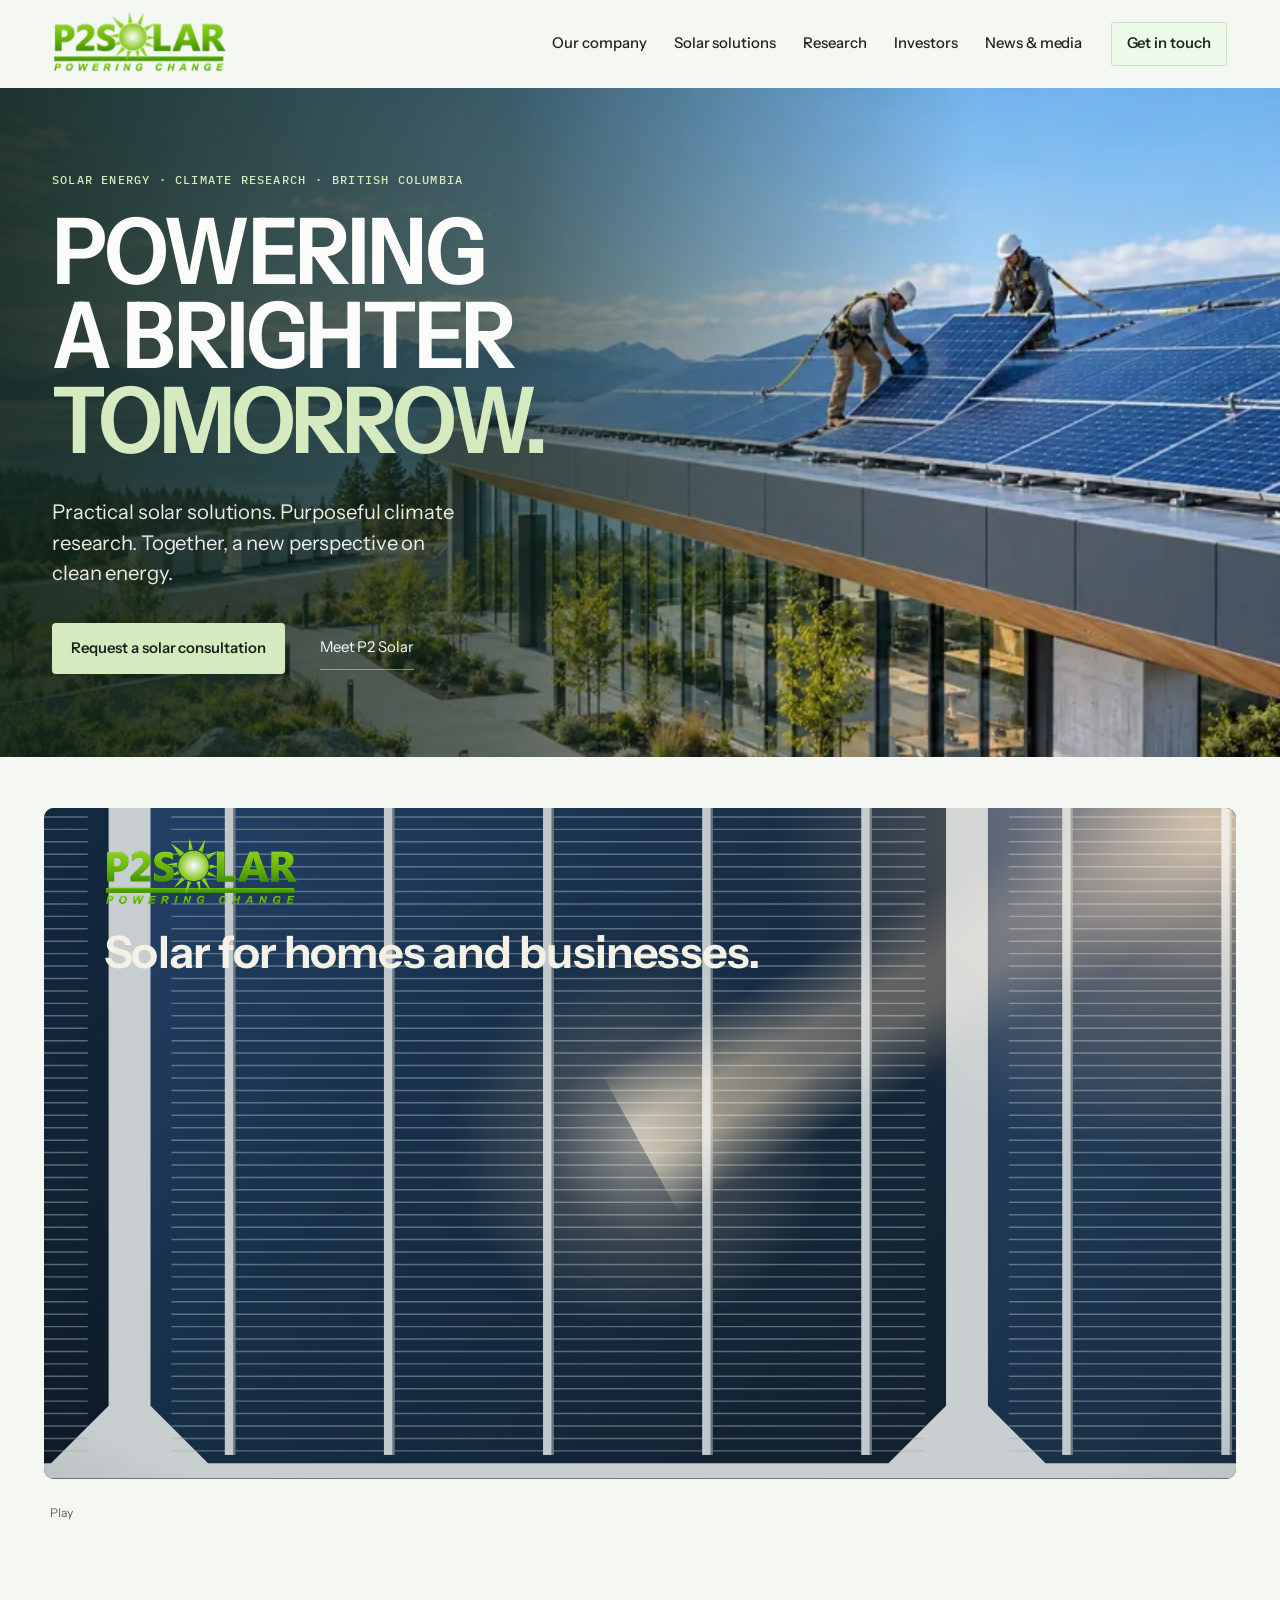
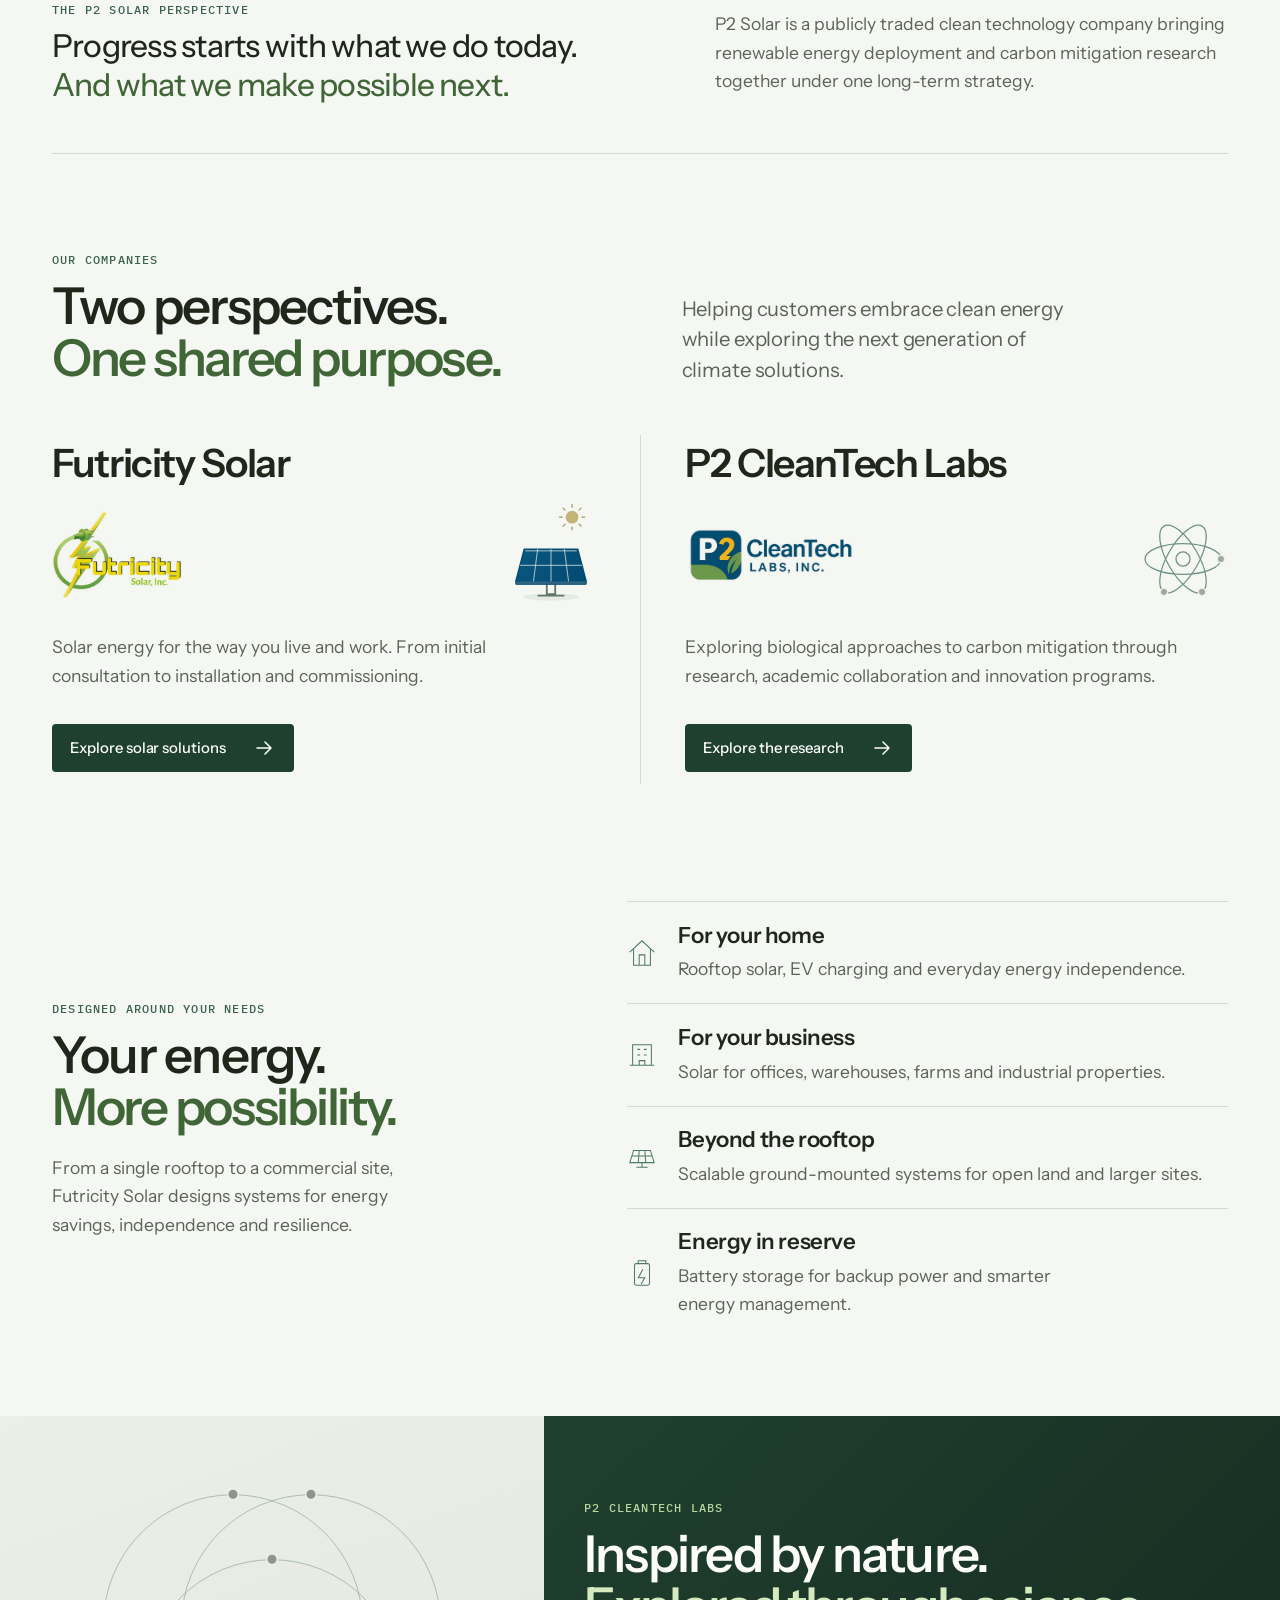
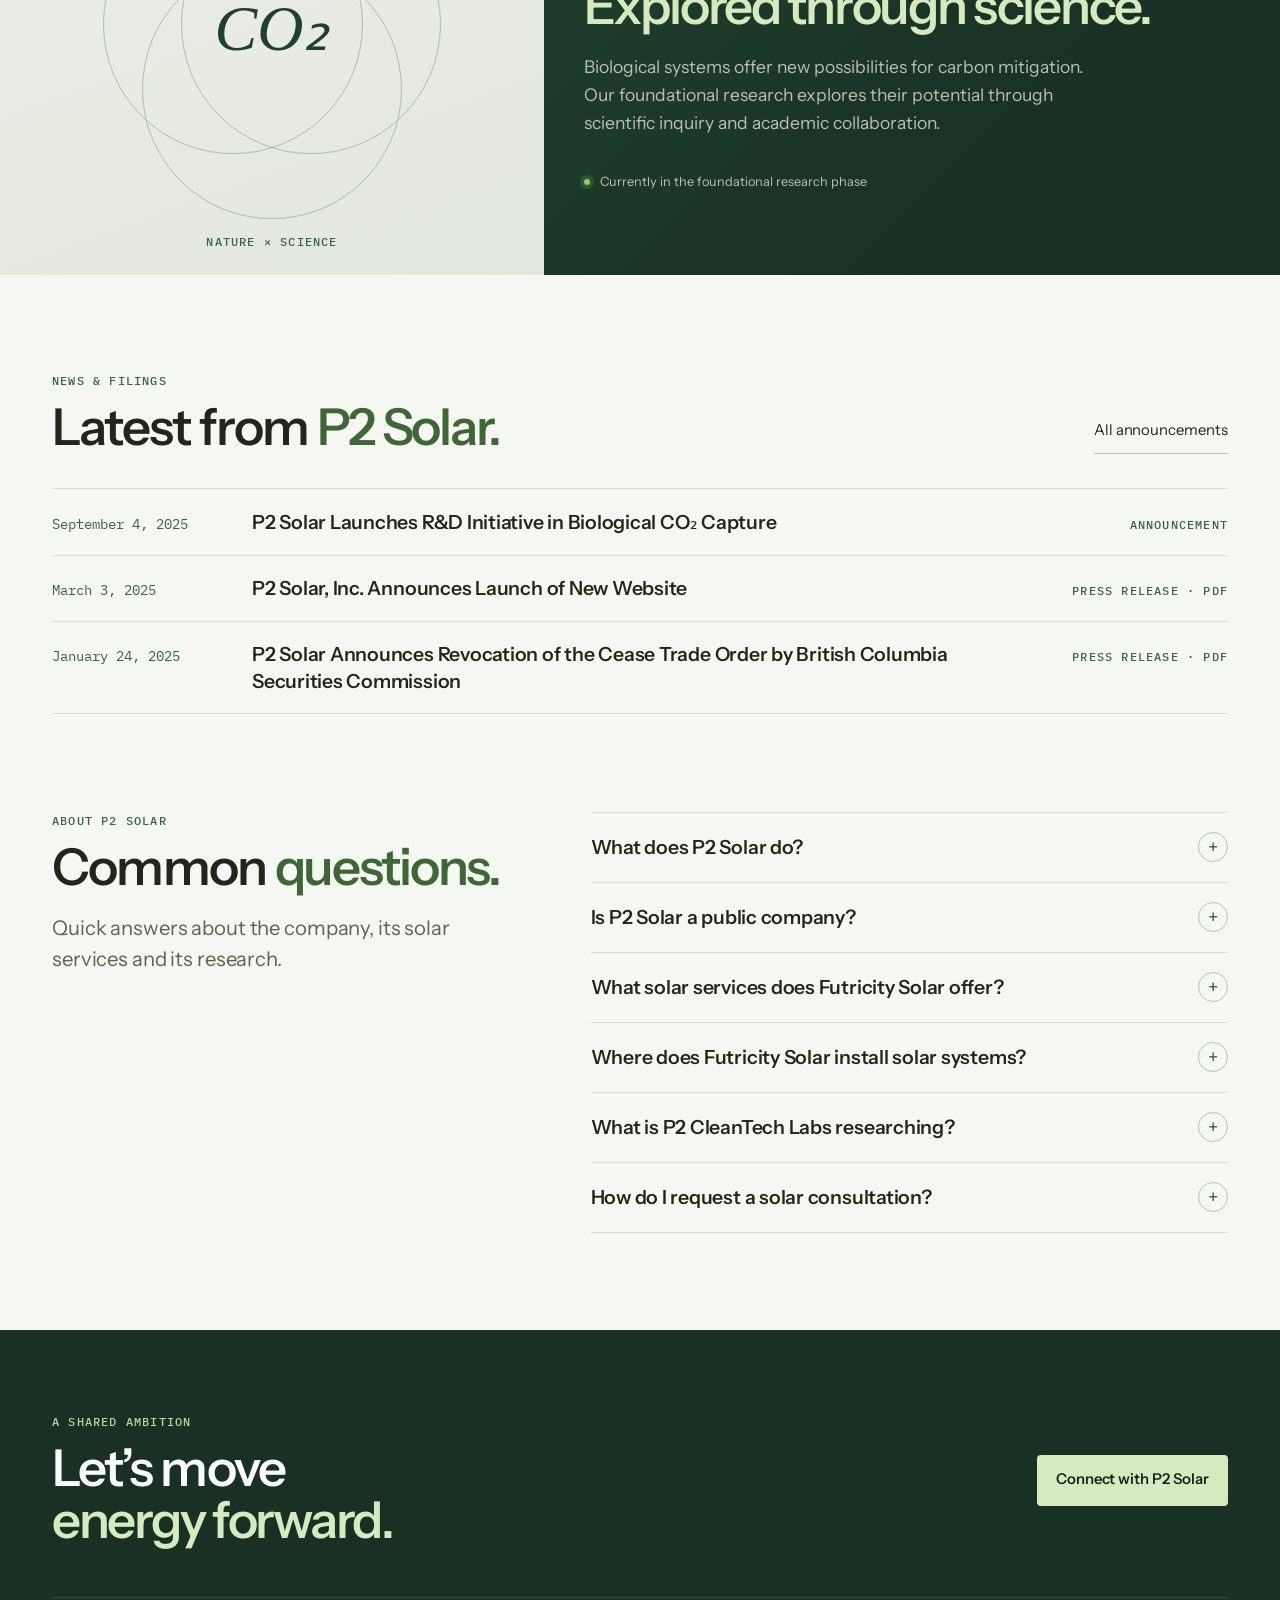
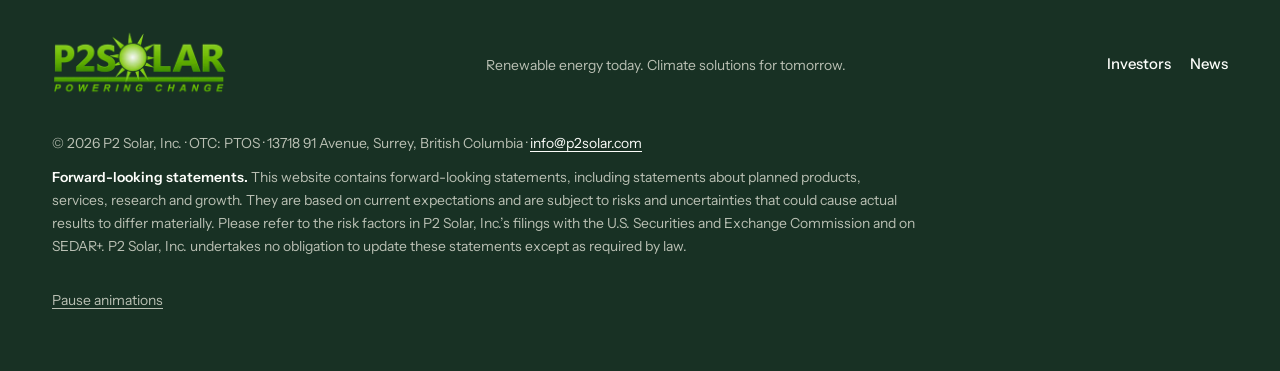
==== commit 67ae407b: "Use one subtle compact playback toggle with stable spacing" ====
--- a/index.html
+++ b/index.html
@@ -31,7 +31,7 @@
   <link rel="alternate" type="text/plain" href="llms.txt" title="LLM-readable site summary" />
   <link rel="preload" as="image" type="image/webp" href="images/hero-1600.webp" imagesrcset="images/hero-800.webp 800w, images/hero-1600.webp 1600w" imagesizes="(max-width: 700px) 100vw, 56vw" fetchpriority="high" />
   <link rel="preload" href="fonts/instrument-sans.woff2" as="font" type="font/woff2" crossorigin />
-  <link rel="stylesheet" href="site.css?v=20261016-steady" />
+  <link rel="stylesheet" href="site.css?v=20261016-compact" />
   <script type="application/ld+json">{"@context":"https://schema.org","@graph":[{"@type":"Corporation","@id":"https://www.p2solar.com/#organization","name":"P2 Solar","legalName":"P2 Solar, Inc.","url":"https://www.p2solar.com/","logo":{"@type":"ImageObject","url":"https://www.p2solar.com/p2-solar-transparent.png","width":600,"height":224},"image":"https://www.p2solar.com/p2-solar-hero-v2.jpg","description":"Publicly traded clean technology company in Surrey, British Columbia, installing residential and commercial solar through Futricity Solar and researching biological carbon mitigation through P2 CleanTech Labs.","tickerSymbol":"OTC PTOS","email":"info@p2solar.com","telephone":"+1-778-321-0047","address":{"@type":"PostalAddress","streetAddress":"13718 91 Avenue","addressLocality":"Surrey","addressRegion":"BC","postalCode":"V3V 7X1","addressCountry":"CA"},"areaServed":{"@type":"AdministrativeArea","name":"British Columbia"},"contactPoint":[{"@type":"ContactPoint","contactType":"customer service","email":"info@p2solar.com","areaServed":"CA","availableLanguage":"en"},{"@type":"ContactPoint","contactType":"investor relations","email":"info@p2solar.com","telephone":"+1-778-321-0047","availableLanguage":"en"}],"subOrganization":[{"@id":"https://www.p2solar.com/solutions/#futricity-solar"},{"@id":"https://www.p2solar.com/research/#p2-cleantech-labs"}],"sameAs":["https://www.sec.gov/edgar/browse/?CIK=1172069","https://www.otcmarkets.com/stock/PTOS/overview"]},{"@type":"WebSite","@id":"https://www.p2solar.com/#website","url":"https://www.p2solar.com/","name":"P2 Solar","publisher":{"@id":"https://www.p2solar.com/#organization"},"inLanguage":"en-CA"},{"@type":"WebPage","@id":"https://www.p2solar.com/#webpage","url":"https://www.p2solar.com/","name":"P2 Solar | Solar Installation and Climate Research in BC","description":"P2 Solar, Inc. (OTC: PTOS) installs home and commercial solar in British Columbia through Futricity Solar and researches carbon capture at P2 CleanTech Labs.","isPartOf":{"@id":"https://www.p2solar.com/#website"},"about":{"@id":"https://www.p2solar.com/#organization"},"inLanguage":"en-CA","dateModified":"2026-10-15","primaryImageOfPage":{"@type":"ImageObject","url":"https://www.p2solar.com/p2-solar-hero-v2.jpg"}},{"@type":"Organization","@id":"https://www.p2solar.com/solutions/#futricity-solar","name":"Futricity Solar","legalName":"Futricity Solar, Inc.","url":"https://www.p2solar.com/solutions/","logo":"https://www.p2solar.com/futricity.jpg","parentOrganization":{"@id":"https://www.p2solar.com/#organization"},"description":"Renewable energy company delivering residential, commercial, rooftop and ground-mounted solar projects.","areaServed":{"@type":"AdministrativeArea","name":"British Columbia"}},{"@type":"Organization","@id":"https://www.p2solar.com/research/#p2-cleantech-labs","name":"P2 CleanTech Labs","legalName":"P2 CleanTech Labs Inc.","url":"https://www.p2solar.com/research/","logo":"https://www.p2solar.com/p2-cleantech.jpg","parentOrganization":{"@id":"https://www.p2solar.com/#organization"},"description":"Research division of P2 Solar evaluating biological approaches to carbon mitigation.","knowsAbout":["Biological carbon capture","Microbial carbon utilization","Environmental biotechnology","Synthetic biology"]},{"@type":"FAQPage","@id":"https://www.p2solar.com/#faq","mainEntity":[{"@type":"Question","name":"What does P2 Solar do?","acceptedAnswer":{"@type":"Answer","text":"P2 Solar, Inc. is a publicly traded clean technology company headquartered in Surrey, British Columbia. It designs and installs residential and commercial solar energy systems through its subsidiary Futricity Solar, and explores biological approaches to carbon mitigation through P2 CleanTech Labs."}},{"@type":"Question","name":"Is P2 Solar a public company?","acceptedAnswer":{"@type":"Answer","text":"Yes. P2 Solar, Inc. is quoted on the OTC Markets under the symbol PTOS. It is incorporated in Delaware and reports to the U.S. Securities and Exchange Commission and the British Columbia Securities Commission. See the investor page for filings."}},{"@type":"Question","name":"What solar services does Futricity Solar offer?","acceptedAnswer":{"@type":"Answer","text":"Futricity Solar handles rooftop solar for homes and businesses, ground-mounted systems, battery energy storage and EV charger integration, along with net metering support and system monitoring. It manages each project from the first consultation through installation and commissioning."}},{"@type":"Question","name":"Where does Futricity Solar install solar systems?","acceptedAnswer":{"@type":"Answer","text":"Futricity Solar is based in British Columbia, where P2 Solar is focusing on building its solar installation business."}},{"@type":"Question","name":"What is P2 CleanTech Labs researching?","acceptedAnswer":{"@type":"Answer","text":"P2 CleanTech Labs is in the foundational research phase, evaluating biological approaches to carbon mitigation, including biological carbon capture and microbial carbon utilization, with a Canadian university laboratory."}},{"@type":"Question","name":"How do I request a solar consultation?","acceptedAnswer":{"@type":"Answer","text":"Email info@p2solar.com with your property address, the type of property and a recent electricity bill if you have one, and Futricity Solar will follow up."}}]}]}</script>
 </head>
 <body>
@@ -54,7 +54,7 @@
       </div>
       <figure class="hero-image"><picture><source type="image/webp" srcset="images/hero-800.webp 800w, images/hero-1600.webp 1600w" sizes="(max-width: 700px) 100vw, 56vw" /><img src="p2-solar-hero-v2.jpg" width="1600" height="1000" alt="Two installers positioning solar panels on a rooftop overlooking a green landscape" fetchpriority="high" decoding="async" /></picture></figure>
     </section>
-    <section class="p2f" id="p2f" aria-labelledby="p2f-heading" data-p2f-gsap="vendor/gsap.min.js?v=20261015-film" data-p2f-film="p2-film.js?v=20261015-film">
+    <section class="p2f" id="p2f" aria-labelledby="p2f-heading" data-p2f-gsap="vendor/gsap.min.js?v=20261015-film" data-p2f-film="p2-film.js?v=20261016-compact">
       <h2 class="p2f-vh" id="p2f-heading">P2 Solar at a glance</h2>
       <p class="p2f-vh">A 16-second animation, without sound: sunlight reaches a solar cell, the view pulls back to a home and a business with rooftop solar, energy charges battery storage and lights the windows at dusk, then the company card below appears.</p>
       <div class="p2f-stage">
@@ -218,12 +218,11 @@
       </div>
       <div class="p2f-controls" role="group" aria-label="Animation controls" hidden>
         <button class="p2f-btn p2f-toggle" type="button">Play</button>
-        <button class="p2f-btn p2f-skip" type="button">Skip to company facts</button>
         <p class="p2f-status" role="status"></p>
       </div>
       
       <noscript><link rel="stylesheet" href="p2-film-nojs.css?v=20261016-inlay" /></noscript>
-      <script src="p2-film-boot.js?v=20261015-film" defer></script>
+      <script src="p2-film-boot.js?v=20261016-compact" defer></script>
     </section>
     <section class="intro" aria-labelledby="intro-title">
       <p class="eyebrow" id="intro-title">The P2 Solar perspective</p>
--- a/site.css
+++ b/site.css
@@ -1288,14 +1288,12 @@
   .p2f-stage { border-radius:8px; }
 }
 
-/* Stable controls: reserve the same row before loading, during playback and at the end. */
-.p2f-controls { display:grid; grid-template-columns:11.5rem minmax(0,1fr); max-width:28rem; align-items:stretch; min-height:2.4rem; }
+/* One quiet playback control; fixed row keeps the page steady in every state. */
+.p2f-controls { display:grid; grid-template-columns:1fr; align-items:center; height:44px; min-height:44px; }
 .p2f-controls[hidden] { display:grid; visibility:hidden; }
-.p2f-controls .p2f-btn { box-sizing:border-box; min-height:2.4rem; }
-.p2f-controls .p2f-btn[hidden] { display:block; visibility:hidden; }
 .p2f-controls .p2f-status { position:absolute; width:1px; height:1px; margin:-1px; padding:0; overflow:hidden; clip:rect(0 0 0 0); clip-path:inset(50%); white-space:nowrap; border:0; }
+.p2f-controls .p2f-toggle { position:relative; align-self:center; justify-self:start; width:auto; height:auto; min-height:0; margin:0; padding:2px 6px; border:0; border-radius:0; background:transparent; box-shadow:none; font-size:12px; line-height:1.2; font-weight:400; color:var(--muted); white-space:nowrap; }
+.p2f-controls .p2f-toggle::after { content:""; position:absolute; top:50%; left:50%; width:max(100%,44px); height:44px; transform:translate(-50%,-50%); }
+.p2f-controls .p2f-toggle:hover { text-decoration:underline; text-underline-offset:.2em; }
+.p2f-controls .p2f-toggle:focus-visible { outline:2px solid currentColor; outline-offset:3px; }
 .p2f-arrow { width:1em; height:1em; display:inline-block; vertical-align:-.125em; margin-left:.15em; fill:none; stroke:currentColor; stroke-width:1.75; stroke-linecap:round; stroke-linejoin:round; }
-@media (max-width:480px) {
-  .p2f-controls { grid-template-columns:8rem minmax(0,1fr); gap:.6rem; min-height:3.5rem; }
-  .p2f-controls .p2f-btn { min-height:3.5rem; padding:.6rem .65rem; }
-}
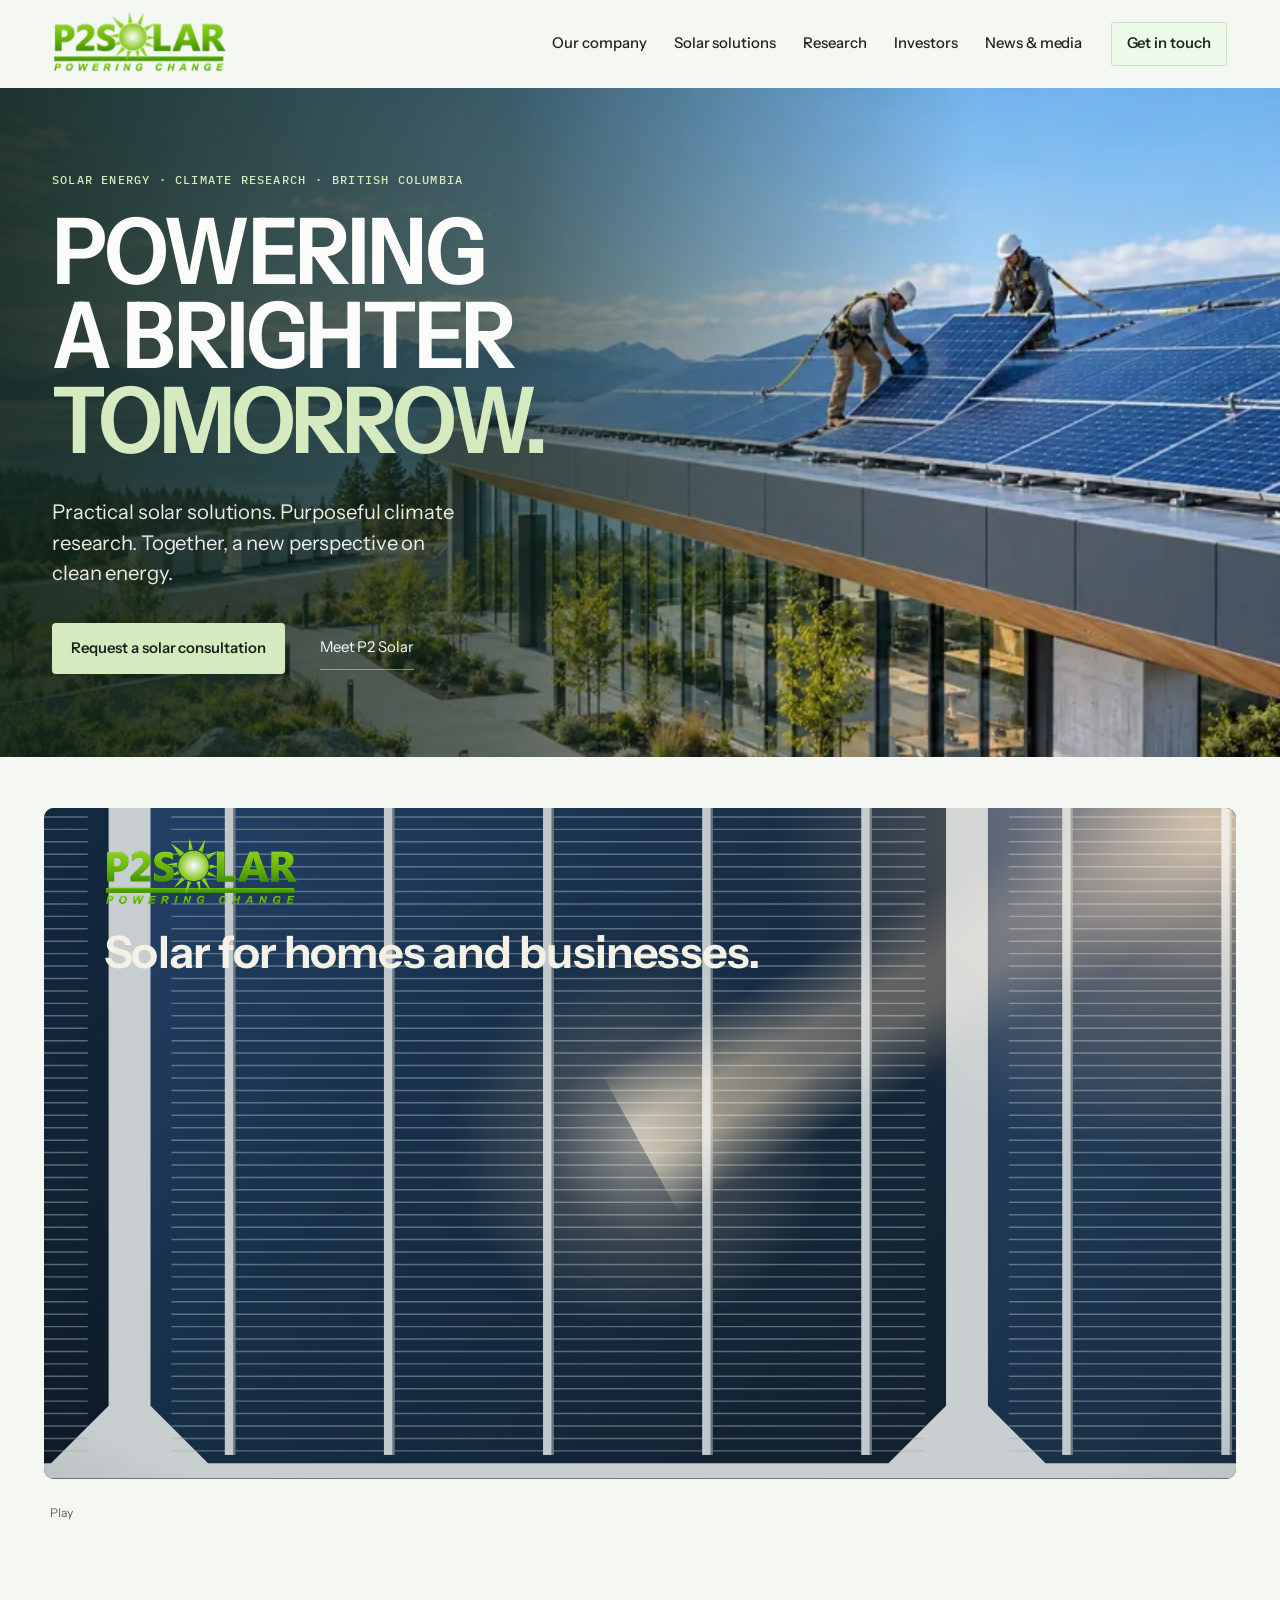
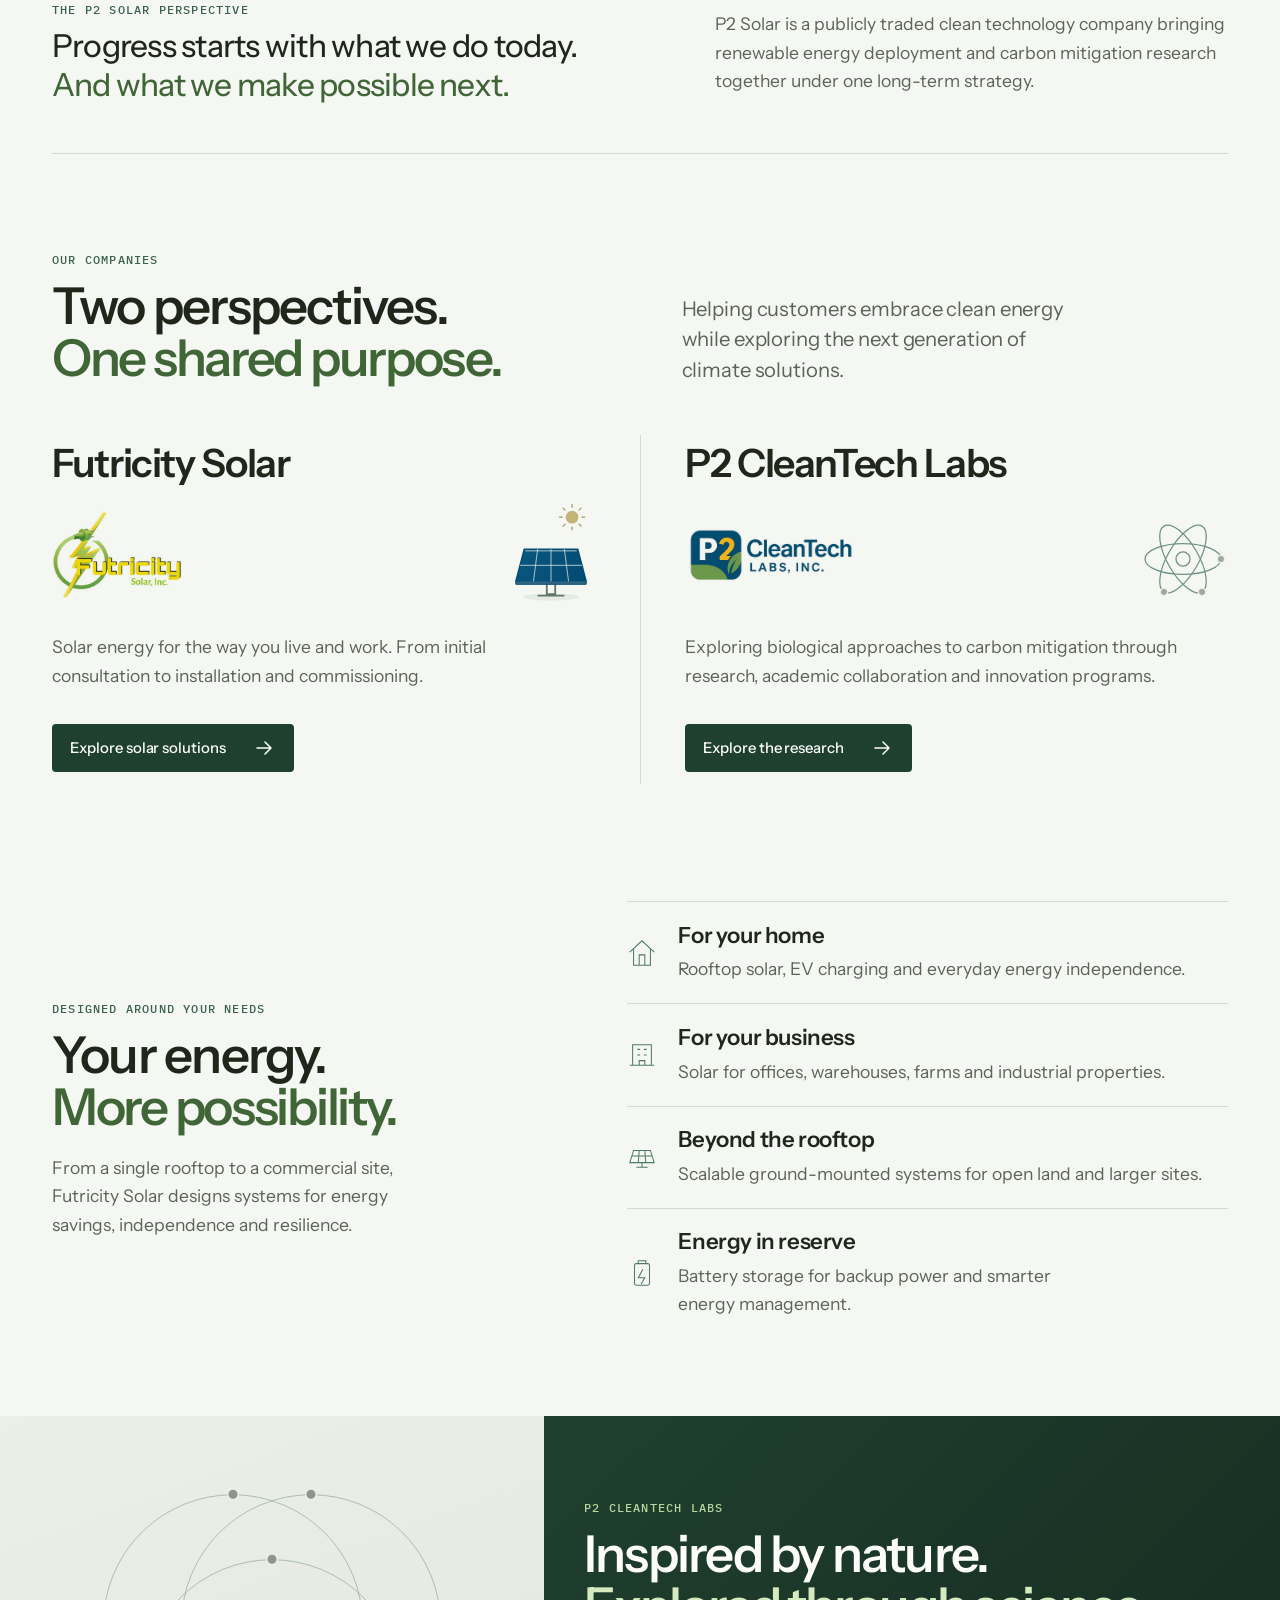
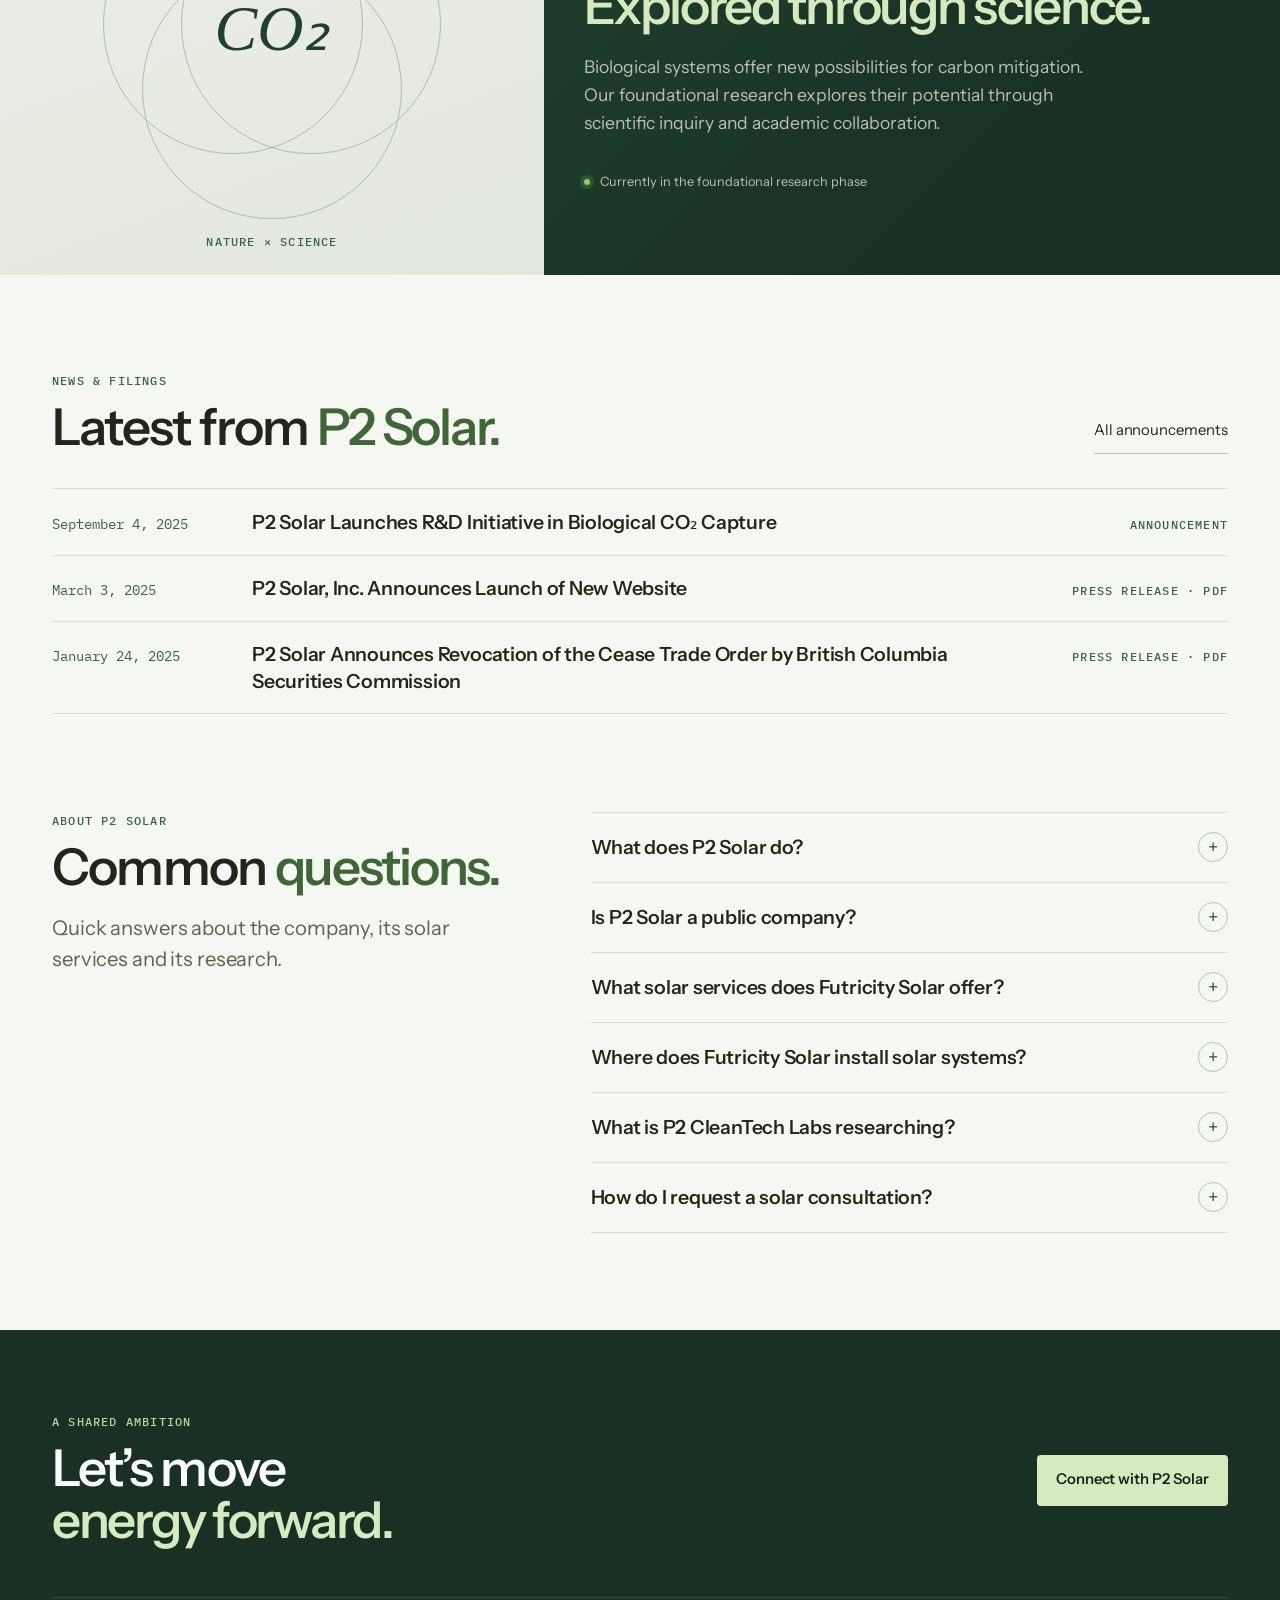
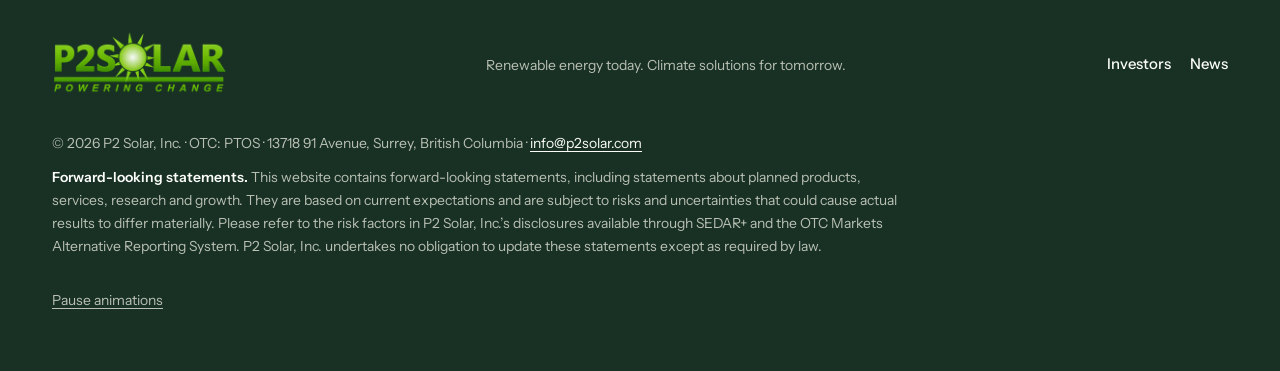
==== commit fea85aae: "Apply Raj content corrections for service, director and filings" ====
--- a/index.html
+++ b/index.html
@@ -32,7 +32,7 @@
   <link rel="preload" as="image" type="image/webp" href="images/hero-1600.webp" imagesrcset="images/hero-800.webp 800w, images/hero-1600.webp 1600w" imagesizes="(max-width: 700px) 100vw, 56vw" fetchpriority="high" />
   <link rel="preload" href="fonts/instrument-sans.woff2" as="font" type="font/woff2" crossorigin />
   <link rel="stylesheet" href="site.css?v=20261016-compact" />
-  <script type="application/ld+json">{"@context":"https://schema.org","@graph":[{"@type":"Corporation","@id":"https://www.p2solar.com/#organization","name":"P2 Solar","legalName":"P2 Solar, Inc.","url":"https://www.p2solar.com/","logo":{"@type":"ImageObject","url":"https://www.p2solar.com/p2-solar-transparent.png","width":600,"height":224},"image":"https://www.p2solar.com/p2-solar-hero-v2.jpg","description":"Publicly traded clean technology company in Surrey, British Columbia, installing residential and commercial solar through Futricity Solar and researching biological carbon mitigation through P2 CleanTech Labs.","tickerSymbol":"OTC PTOS","email":"info@p2solar.com","telephone":"+1-778-321-0047","address":{"@type":"PostalAddress","streetAddress":"13718 91 Avenue","addressLocality":"Surrey","addressRegion":"BC","postalCode":"V3V 7X1","addressCountry":"CA"},"areaServed":{"@type":"AdministrativeArea","name":"British Columbia"},"contactPoint":[{"@type":"ContactPoint","contactType":"customer service","email":"info@p2solar.com","areaServed":"CA","availableLanguage":"en"},{"@type":"ContactPoint","contactType":"investor relations","email":"info@p2solar.com","telephone":"+1-778-321-0047","availableLanguage":"en"}],"subOrganization":[{"@id":"https://www.p2solar.com/solutions/#futricity-solar"},{"@id":"https://www.p2solar.com/research/#p2-cleantech-labs"}],"sameAs":["https://www.sec.gov/edgar/browse/?CIK=1172069","https://www.otcmarkets.com/stock/PTOS/overview"]},{"@type":"WebSite","@id":"https://www.p2solar.com/#website","url":"https://www.p2solar.com/","name":"P2 Solar","publisher":{"@id":"https://www.p2solar.com/#organization"},"inLanguage":"en-CA"},{"@type":"WebPage","@id":"https://www.p2solar.com/#webpage","url":"https://www.p2solar.com/","name":"P2 Solar | Solar Installation and Climate Research in BC","description":"P2 Solar, Inc. (OTC: PTOS) installs home and commercial solar in British Columbia through Futricity Solar and researches carbon capture at P2 CleanTech Labs.","isPartOf":{"@id":"https://www.p2solar.com/#website"},"about":{"@id":"https://www.p2solar.com/#organization"},"inLanguage":"en-CA","dateModified":"2026-10-15","primaryImageOfPage":{"@type":"ImageObject","url":"https://www.p2solar.com/p2-solar-hero-v2.jpg"}},{"@type":"Organization","@id":"https://www.p2solar.com/solutions/#futricity-solar","name":"Futricity Solar","legalName":"Futricity Solar, Inc.","url":"https://www.p2solar.com/solutions/","logo":"https://www.p2solar.com/futricity.jpg","parentOrganization":{"@id":"https://www.p2solar.com/#organization"},"description":"Renewable energy company delivering residential, commercial, rooftop and ground-mounted solar projects.","areaServed":{"@type":"AdministrativeArea","name":"British Columbia"}},{"@type":"Organization","@id":"https://www.p2solar.com/research/#p2-cleantech-labs","name":"P2 CleanTech Labs","legalName":"P2 CleanTech Labs Inc.","url":"https://www.p2solar.com/research/","logo":"https://www.p2solar.com/p2-cleantech.jpg","parentOrganization":{"@id":"https://www.p2solar.com/#organization"},"description":"Research division of P2 Solar evaluating biological approaches to carbon mitigation.","knowsAbout":["Biological carbon capture","Microbial carbon utilization","Environmental biotechnology","Synthetic biology"]},{"@type":"FAQPage","@id":"https://www.p2solar.com/#faq","mainEntity":[{"@type":"Question","name":"What does P2 Solar do?","acceptedAnswer":{"@type":"Answer","text":"P2 Solar, Inc. is a publicly traded clean technology company headquartered in Surrey, British Columbia. It designs and installs residential and commercial solar energy systems through its subsidiary Futricity Solar, and explores biological approaches to carbon mitigation through P2 CleanTech Labs."}},{"@type":"Question","name":"Is P2 Solar a public company?","acceptedAnswer":{"@type":"Answer","text":"Yes. P2 Solar, Inc. is quoted on the OTC Markets under the symbol PTOS. It is incorporated in Delaware and reports to the U.S. Securities and Exchange Commission and the British Columbia Securities Commission. See the investor page for filings."}},{"@type":"Question","name":"What solar services does Futricity Solar offer?","acceptedAnswer":{"@type":"Answer","text":"Futricity Solar handles rooftop solar for homes and businesses, ground-mounted systems, battery energy storage and EV charger integration, along with net metering support and system monitoring. It manages each project from the first consultation through installation and commissioning."}},{"@type":"Question","name":"Where does Futricity Solar install solar systems?","acceptedAnswer":{"@type":"Answer","text":"Futricity Solar is based in British Columbia, where P2 Solar is focusing on building its solar installation business."}},{"@type":"Question","name":"What is P2 CleanTech Labs researching?","acceptedAnswer":{"@type":"Answer","text":"P2 CleanTech Labs is in the foundational research phase, evaluating biological approaches to carbon mitigation, including biological carbon capture and microbial carbon utilization, with a Canadian university laboratory."}},{"@type":"Question","name":"How do I request a solar consultation?","acceptedAnswer":{"@type":"Answer","text":"Email info@p2solar.com with your property address, the type of property and a recent electricity bill if you have one, and Futricity Solar will follow up."}}]}]}</script>
+  <script type="application/ld+json">{"@context":"https://schema.org","@graph":[{"@type":"Corporation","@id":"https://www.p2solar.com/#organization","name":"P2 Solar","legalName":"P2 Solar, Inc.","url":"https://www.p2solar.com/","logo":{"@type":"ImageObject","url":"https://www.p2solar.com/p2-solar-transparent.png","width":600,"height":224},"image":"https://www.p2solar.com/p2-solar-hero-v2.jpg","description":"Publicly traded clean technology company in Surrey, British Columbia, installing residential and commercial solar through Futricity Solar and researching biological carbon mitigation through P2 CleanTech Labs.","tickerSymbol":"OTC PTOS","email":"info@p2solar.com","telephone":"+1-778-321-0047","address":{"@type":"PostalAddress","streetAddress":"13718 91 Avenue","addressLocality":"Surrey","addressRegion":"BC","postalCode":"V3V 7X1","addressCountry":"CA"},"areaServed":{"@type":"AdministrativeArea","name":"British Columbia"},"contactPoint":[{"@type":"ContactPoint","contactType":"customer service","email":"info@p2solar.com","areaServed":"CA","availableLanguage":"en"},{"@type":"ContactPoint","contactType":"investor relations","email":"info@p2solar.com","telephone":"+1-778-321-0047","availableLanguage":"en"}],"subOrganization":[{"@id":"https://www.p2solar.com/solutions/#futricity-solar"},{"@id":"https://www.p2solar.com/research/#p2-cleantech-labs"}],"sameAs":["https://www.otcmarkets.com/stock/PTOS/overview"]},{"@type":"WebSite","@id":"https://www.p2solar.com/#website","url":"https://www.p2solar.com/","name":"P2 Solar","publisher":{"@id":"https://www.p2solar.com/#organization"},"inLanguage":"en-CA"},{"@type":"WebPage","@id":"https://www.p2solar.com/#webpage","url":"https://www.p2solar.com/","name":"P2 Solar | Solar Installation and Climate Research in BC","description":"P2 Solar, Inc. (OTC: PTOS) installs home and commercial solar in British Columbia through Futricity Solar and researches carbon capture at P2 CleanTech Labs.","isPartOf":{"@id":"https://www.p2solar.com/#website"},"about":{"@id":"https://www.p2solar.com/#organization"},"inLanguage":"en-CA","dateModified":"2026-10-15","primaryImageOfPage":{"@type":"ImageObject","url":"https://www.p2solar.com/p2-solar-hero-v2.jpg"}},{"@type":"Organization","@id":"https://www.p2solar.com/solutions/#futricity-solar","name":"Futricity Solar","legalName":"Futricity Solar, Inc.","url":"https://www.p2solar.com/solutions/","logo":"https://www.p2solar.com/futricity.jpg","parentOrganization":{"@id":"https://www.p2solar.com/#organization"},"description":"Renewable energy company delivering residential, commercial, rooftop and ground-mounted solar projects.","areaServed":{"@type":"AdministrativeArea","name":"British Columbia"}},{"@type":"Organization","@id":"https://www.p2solar.com/research/#p2-cleantech-labs","name":"P2 CleanTech Labs","legalName":"P2 CleanTech Labs Inc.","url":"https://www.p2solar.com/research/","logo":"https://www.p2solar.com/p2-cleantech.jpg","parentOrganization":{"@id":"https://www.p2solar.com/#organization"},"description":"Research division of P2 Solar evaluating biological approaches to carbon mitigation.","knowsAbout":["Biological carbon capture","Microbial carbon utilization","Environmental biotechnology","Synthetic biology"]},{"@type":"FAQPage","@id":"https://www.p2solar.com/#faq","mainEntity":[{"@type":"Question","name":"What does P2 Solar do?","acceptedAnswer":{"@type":"Answer","text":"P2 Solar, Inc. is a publicly traded clean technology company headquartered in Surrey, British Columbia. It designs and installs residential and commercial solar energy systems through its subsidiary Futricity Solar, and explores biological approaches to carbon mitigation through P2 CleanTech Labs."}},{"@type":"Question","name":"Is P2 Solar a public company?","acceptedAnswer":{"@type":"Answer","text":"Yes. P2 Solar, Inc. is quoted on the OTC Markets under the symbol PTOS. It is incorporated in Delaware. For company filings, see SEDAR+ (Canada) and the OTC Markets Alternative Reporting System (USA). See the investor page for filings."}},{"@type":"Question","name":"What solar services does Futricity Solar offer?","acceptedAnswer":{"@type":"Answer","text":"Futricity Solar handles rooftop solar for homes and businesses, ground-mounted systems, battery energy storage and EV charger integration, along with Self-Generation Service support and system monitoring. It manages each project from the first consultation through installation and commissioning."}},{"@type":"Question","name":"Where does Futricity Solar install solar systems?","acceptedAnswer":{"@type":"Answer","text":"Futricity Solar is based in British Columbia, where P2 Solar is focusing on building its solar installation business."}},{"@type":"Question","name":"What is P2 CleanTech Labs researching?","acceptedAnswer":{"@type":"Answer","text":"P2 CleanTech Labs is in the foundational research phase, evaluating biological approaches to carbon mitigation, including biological carbon capture and microbial carbon utilization, with a Canadian university laboratory."}},{"@type":"Question","name":"How do I request a solar consultation?","acceptedAnswer":{"@type":"Answer","text":"Email info@p2solar.com with your property address, the type of property and a recent electricity bill if you have one, and Futricity Solar will follow up."}}]}]}</script>
 </head>
 <body>
   <a class="skip-link" href="#main">Skip to content</a>
@@ -191,7 +191,7 @@
             <article class="p2f-card p2f-card--film" aria-labelledby="p2f-card-title-film">
               <div class="p2f-card-brand">
                 <picture data-p2f-step="logo"><source type="image/webp" srcset="images/logo.webp" /><img class="p2f-card-logo" src="images/logo.png" width="360" height="134" alt="P2 Solar, Powering Change" loading="lazy" decoding="async" /></picture>
-                <p class="p2f-card-url" data-p2f-step="url">P2Solar.com</p>
+                <p class="p2f-card-url" data-p2f-step="url">p2solar.com</p>
                 <p class="p2f-card-actions" data-p2f-step="cta"><a class="p2f-card-cta" href="contact/">Request a solar consultation <svg class="p2f-arrow" viewBox="0 0 16 16" aria-hidden="true" focusable="false"><path d="M5 3h8v8M13 3 3 13"/></svg></a><a class="p2f-card-link" href="investors/">Investor information <svg class="p2f-arrow p2f-arrow--right" viewBox="0 0 16 16" aria-hidden="true" focusable="false"><path d="M2 8h12M9 3l5 5-5 5"/></svg></a></p>
               </div>
               <div class="p2f-card-body">
@@ -201,7 +201,7 @@
                   <div class="p2f-fact p2f-fact--col" data-p2f-step="facts"><dt>Incorporated</dt><dd>State of Delaware</dd></div>
                   <div class="p2f-fact p2f-fact--col" data-p2f-step="facts"><dt>Head office</dt><dd>Surrey, British Columbia</dd></div>
                   <div class="p2f-fact p2f-fact--col" data-p2f-step="facts"><dt>Fiscal year end</dt><dd>March 31</dd></div>
-                  <div class="p2f-fact p2f-fact--rep" data-p2f-step="rep"><dt>Reporting</dt><dd><span>U.S. Securities and Exchange Commission;</span> <span>British Columbia Securities Commission</span> <span>(OTC reporting issuer under MI 51-105)</span></dd></div>
+                  <div class="p2f-fact p2f-fact--rep" data-p2f-step="rep"><dt>Reporting</dt><dd><span>SEDAR+ (Canada);</span> <span>OTC Markets Alternative Reporting System (USA)</span></dd></div>
                 </dl>
               </div>
             </article>
@@ -287,8 +287,8 @@
         <div><p class="eyebrow">About P2 Solar</p><h2 id="faq-title">Common <em>questions.</em></h2><p class="route-intro">Quick answers about the company, its solar services and its research.</p></div>
         <div class="faq-list">
         <details class="faq-item"><summary>What does P2 Solar do?</summary><p>P2 Solar, Inc. is a publicly traded clean technology company headquartered in Surrey, British Columbia. It designs and installs residential and commercial solar energy systems through its subsidiary Futricity Solar, and explores biological approaches to carbon mitigation through P2 CleanTech Labs.</p></details>
-        <details class="faq-item"><summary>Is P2 Solar a public company?</summary><p>Yes. P2 Solar, Inc. is quoted on the OTC Markets under the symbol PTOS. It is incorporated in Delaware and reports to the U.S. Securities and Exchange Commission and the British Columbia Securities Commission. See the <a href="investors/">investor page</a> for filings.</p></details>
-        <details class="faq-item"><summary>What solar services does Futricity Solar offer?</summary><p>Futricity Solar handles rooftop solar for homes and businesses, ground-mounted systems, battery energy storage and EV charger integration, along with net metering support and system monitoring. It manages each project from the first consultation through installation and commissioning.</p></details>
+        <details class="faq-item"><summary>Is P2 Solar a public company?</summary><p>Yes. P2 Solar, Inc. is quoted on the OTC Markets under the symbol PTOS. It is incorporated in Delaware. For company filings, see SEDAR+ (Canada) and the OTC Markets Alternative Reporting System (USA). See the <a href="investors/">investor page</a> for filings.</p></details>
+        <details class="faq-item"><summary>What solar services does Futricity Solar offer?</summary><p>Futricity Solar handles rooftop solar for homes and businesses, ground-mounted systems, battery energy storage and EV charger integration, along with Self-Generation Service support and system monitoring. It manages each project from the first consultation through installation and commissioning.</p></details>
         <details class="faq-item"><summary>Where does Futricity Solar install solar systems?</summary><p>Futricity Solar is based in British Columbia, where P2 Solar is focusing on building its solar installation business.</p></details>
         <details class="faq-item"><summary>What is P2 CleanTech Labs researching?</summary><p>P2 CleanTech Labs is in the foundational research phase, evaluating biological approaches to carbon mitigation, including biological carbon capture and microbial carbon utilization, with a Canadian university laboratory.</p></details>
         <details class="faq-item"><summary>How do I request a solar consultation?</summary><p>Email <a href="mailto:info@p2solar.com?subject=Solar%20consultation%20request">info@p2solar.com</a> with your property address, the type of property and a recent electricity bill if you have one, and Futricity Solar will follow up.</p></details>
@@ -301,7 +301,7 @@
     <div class="footer-bottom"><a class="brand footer-logo" href="./" aria-label="P2 Solar home"><picture><source type="image/webp" srcset="images/logo.webp" /><img class="corporate-logo" src="images/logo.png" width="360" height="134" alt="P2 Solar, Powering Change" decoding="async" loading="lazy" /></picture></a><p>Renewable energy today. Climate solutions for tomorrow.</p><nav aria-label="Footer navigation"><a href="investors/">Investors</a><a href="news/">News</a></nav></div>
     <div class="footer-legal">
       <p class="footer-note">© 2026 P2 Solar, Inc. · OTC: PTOS · 13718 91 Avenue, Surrey, British Columbia · <a href="mailto:info@p2solar.com">info@p2solar.com</a></p>
-      <p class="footer-disclaimer"><strong>Forward-looking statements.</strong> This website contains forward-looking statements, including statements about planned products, services, research and growth. They are based on current expectations and are subject to risks and uncertainties that could cause actual results to differ materially. Please refer to the risk factors in P2 Solar, Inc.’s filings with the U.S. Securities and Exchange Commission and on SEDAR+. P2 Solar, Inc. undertakes no obligation to update these statements except as required by law.</p>
+      <p class="footer-disclaimer"><strong>Forward-looking statements.</strong> This website contains forward-looking statements, including statements about planned products, services, research and growth. They are based on current expectations and are subject to risks and uncertainties that could cause actual results to differ materially. Please refer to the risk factors in P2 Solar, Inc.’s disclosures available through SEDAR+ and the OTC Markets Alternative Reporting System. P2 Solar, Inc. undertakes no obligation to update these statements except as required by law.</p>
       <button class="motion-toggle" type="button" aria-pressed="false">Pause animations</button>
     </div>
   </footer>
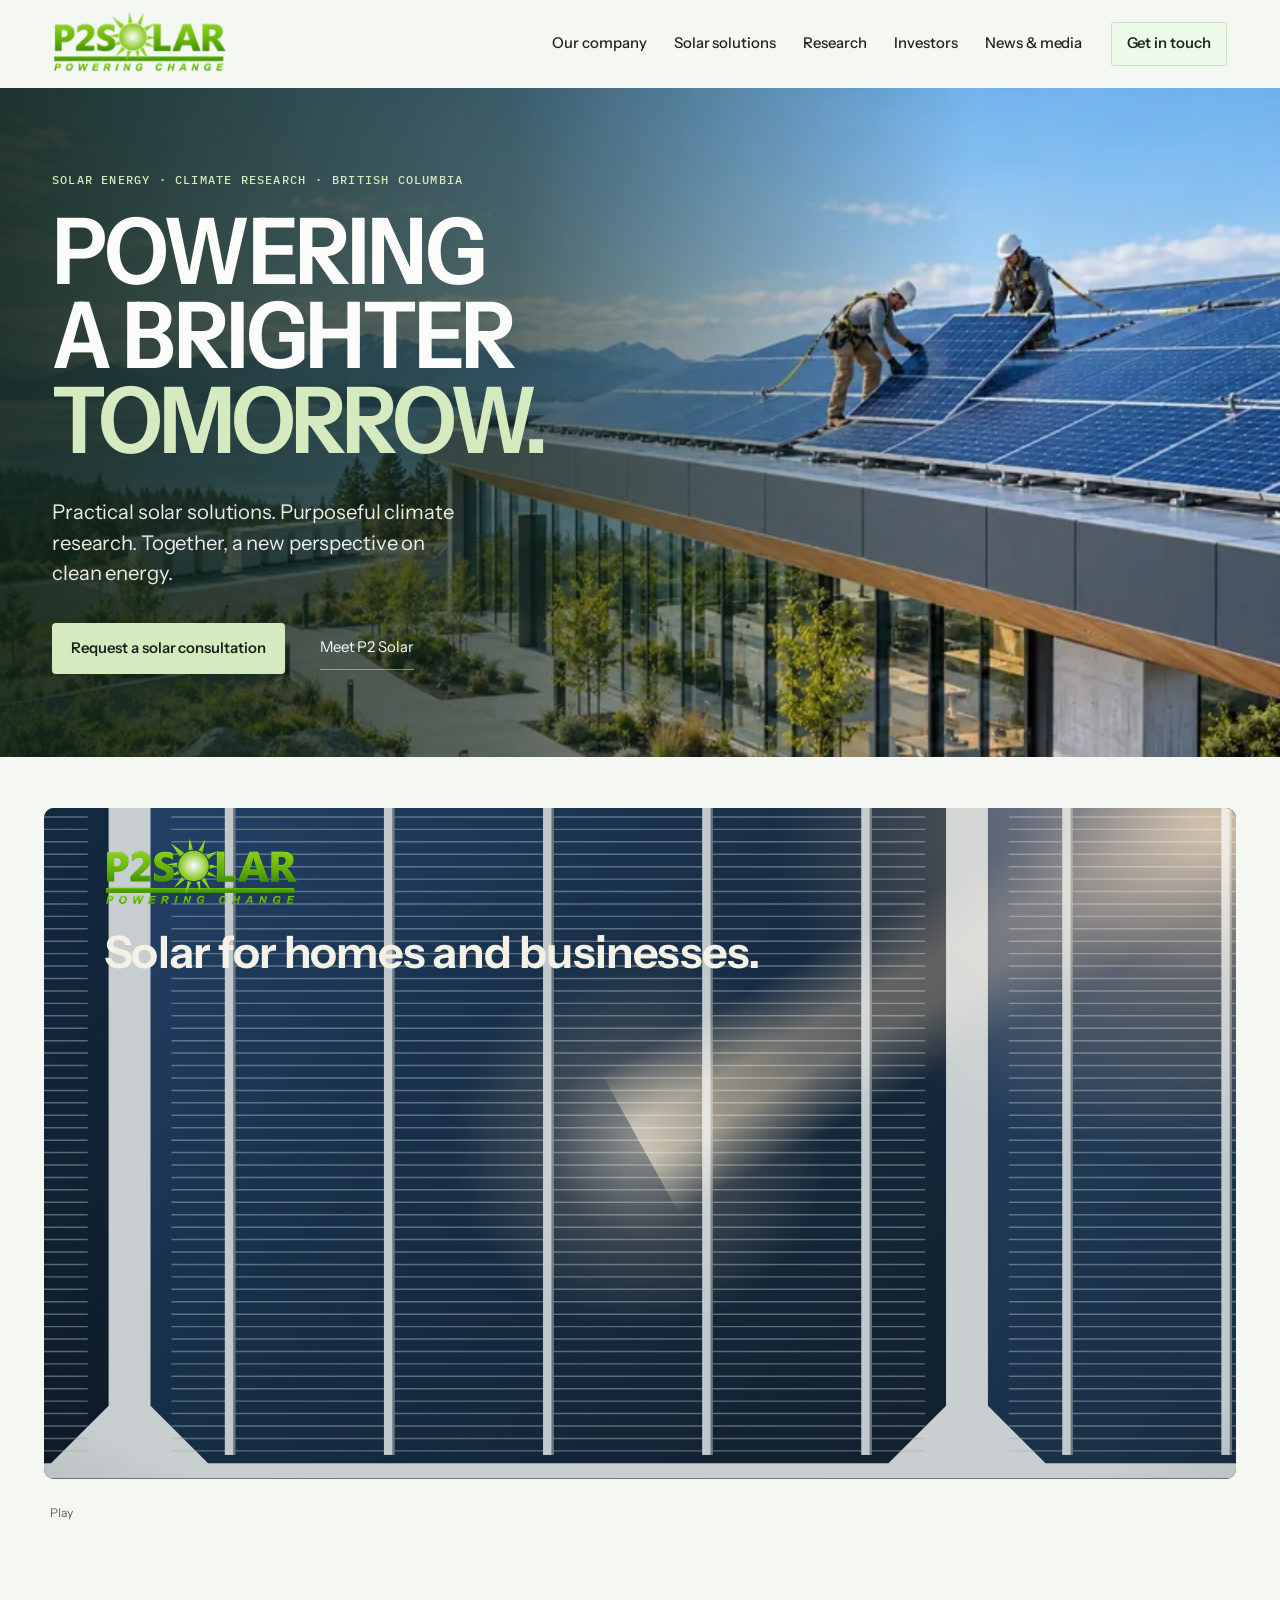
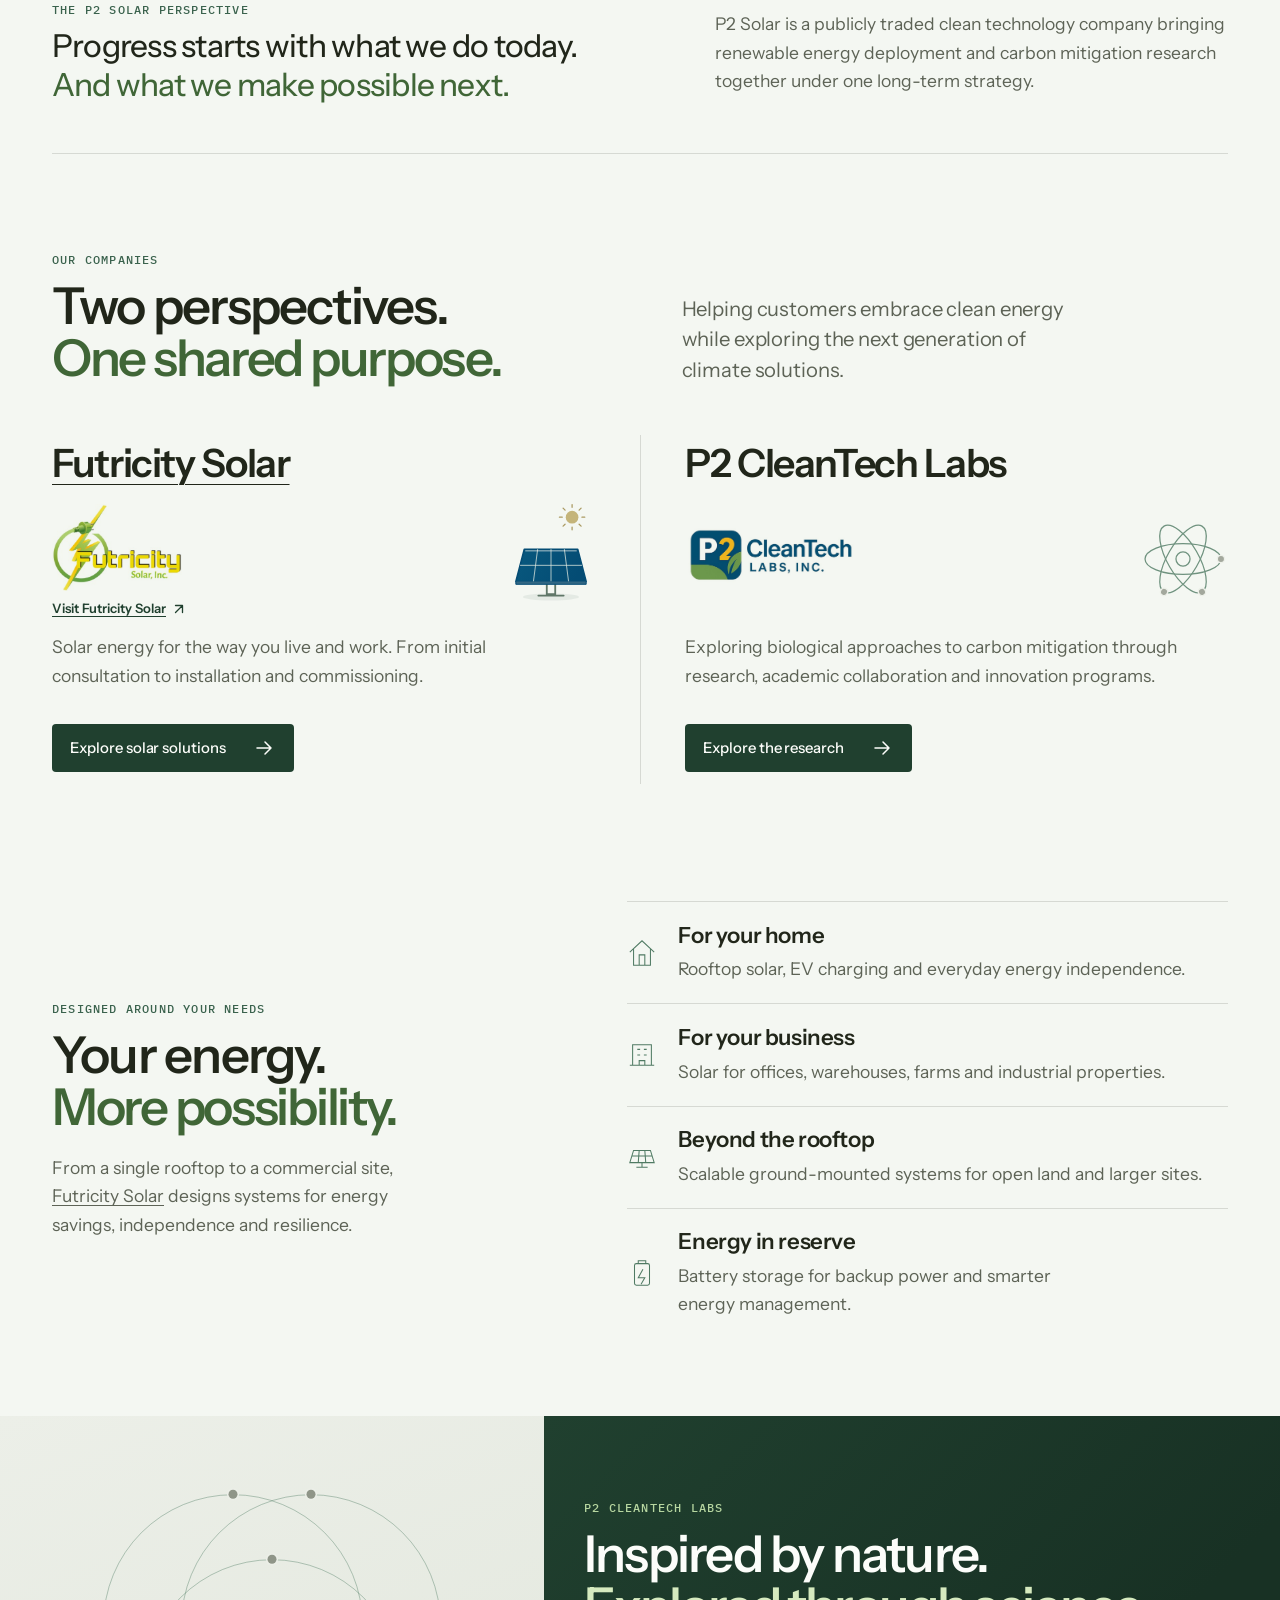
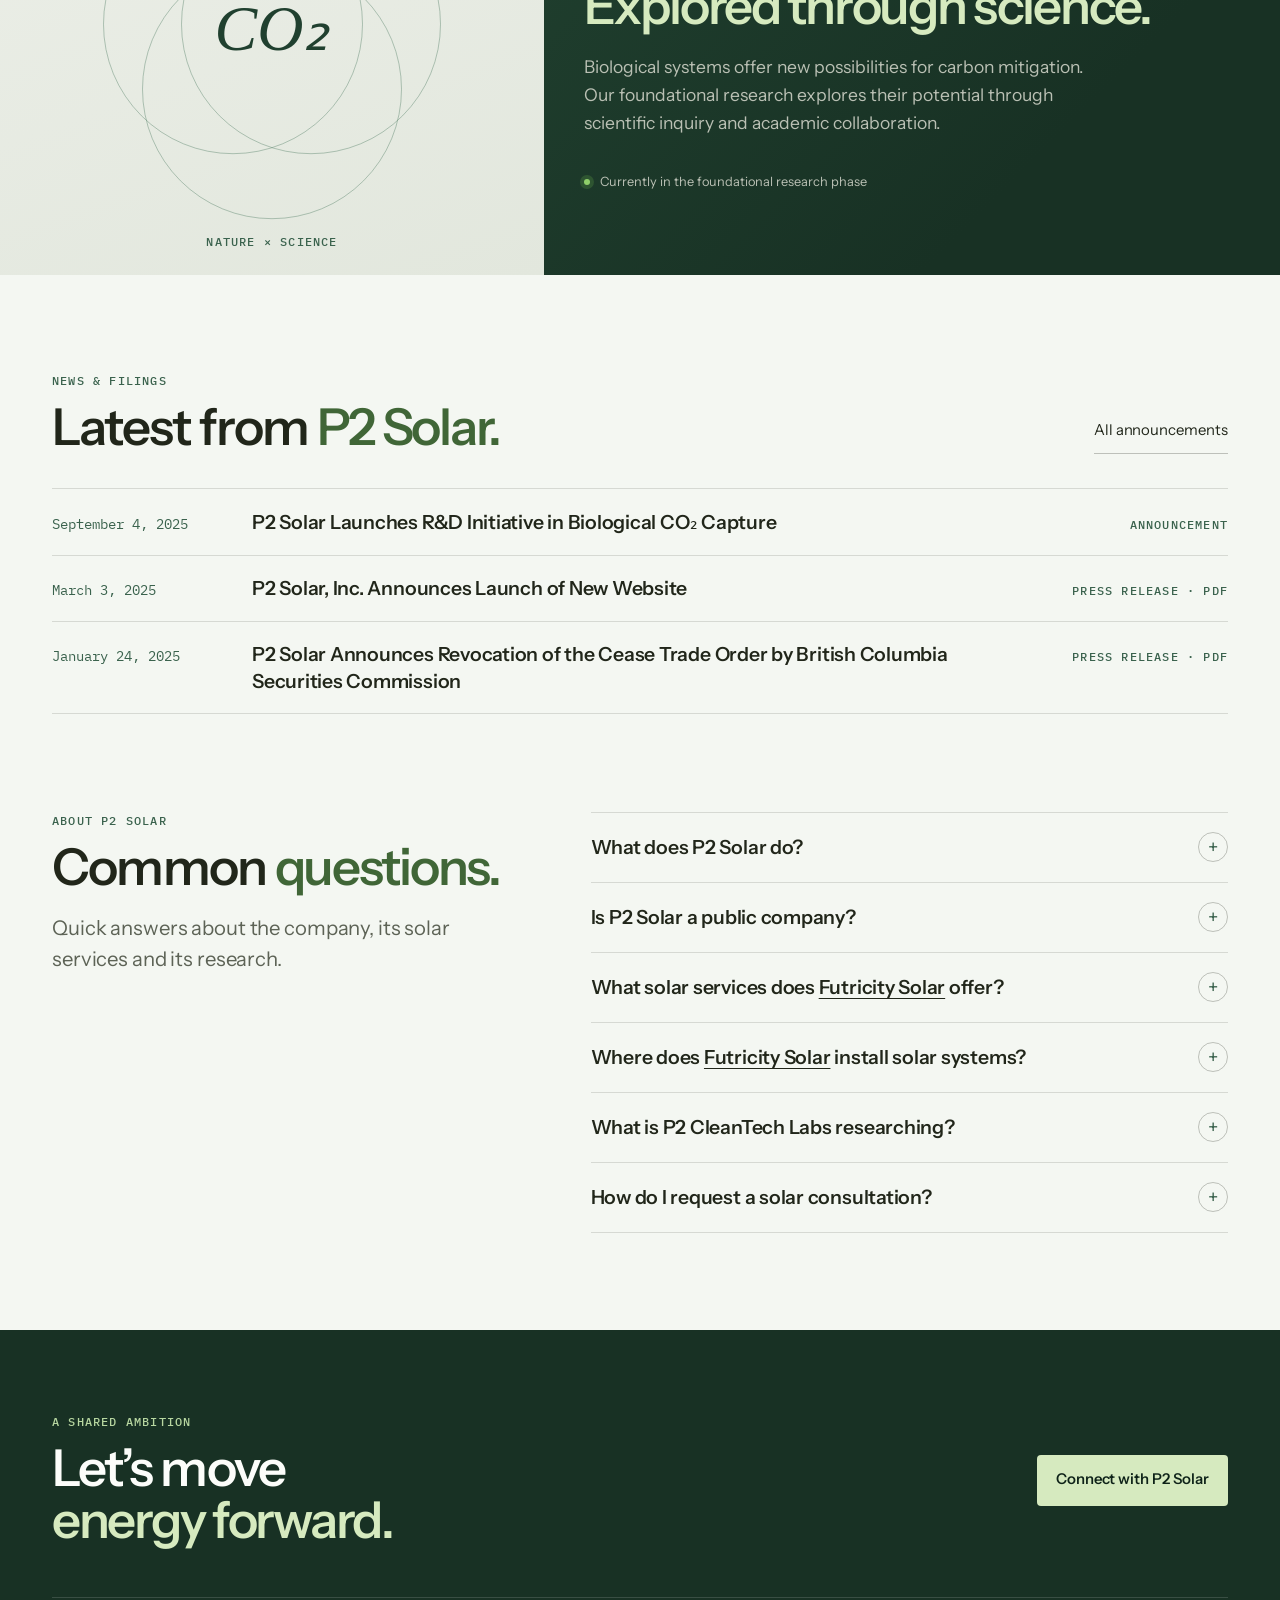
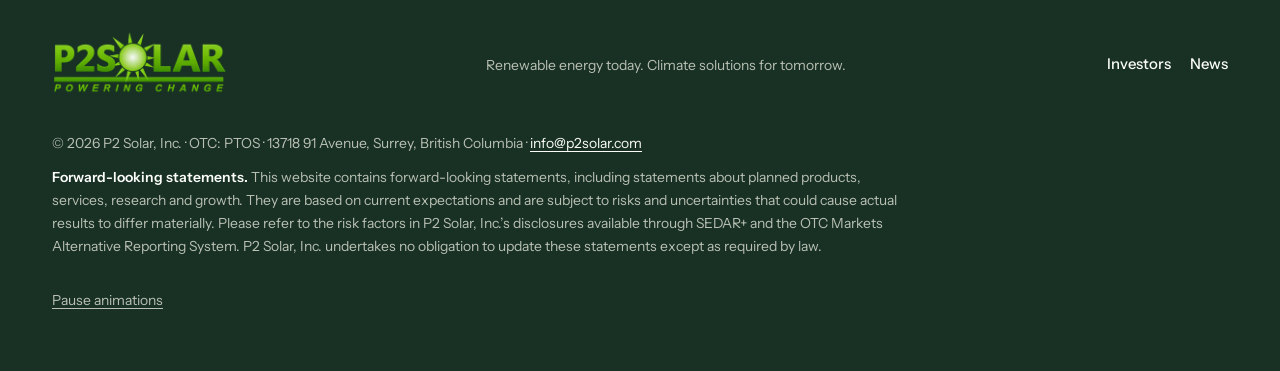
==== commit 7624d07c: "Make Futricity logos and mentions visibly link to its website" ====
--- a/index.html
+++ b/index.html
@@ -31,7 +31,7 @@
   <link rel="alternate" type="text/plain" href="llms.txt" title="LLM-readable site summary" />
   <link rel="preload" as="image" type="image/webp" href="images/hero-1600.webp" imagesrcset="images/hero-800.webp 800w, images/hero-1600.webp 1600w" imagesizes="(max-width: 700px) 100vw, 56vw" fetchpriority="high" />
   <link rel="preload" href="fonts/instrument-sans.woff2" as="font" type="font/woff2" crossorigin />
-  <link rel="stylesheet" href="site.css?v=20261016-compact" />
+  <link rel="stylesheet" href="site.css?v=20261016-links" />
   <script type="application/ld+json">{"@context":"https://schema.org","@graph":[{"@type":"Corporation","@id":"https://www.p2solar.com/#organization","name":"P2 Solar","legalName":"P2 Solar, Inc.","url":"https://www.p2solar.com/","logo":{"@type":"ImageObject","url":"https://www.p2solar.com/p2-solar-transparent.png","width":600,"height":224},"image":"https://www.p2solar.com/p2-solar-hero-v2.jpg","description":"Publicly traded clean technology company in Surrey, British Columbia, installing residential and commercial solar through Futricity Solar and researching biological carbon mitigation through P2 CleanTech Labs.","tickerSymbol":"OTC PTOS","email":"info@p2solar.com","telephone":"+1-778-321-0047","address":{"@type":"PostalAddress","streetAddress":"13718 91 Avenue","addressLocality":"Surrey","addressRegion":"BC","postalCode":"V3V 7X1","addressCountry":"CA"},"areaServed":{"@type":"AdministrativeArea","name":"British Columbia"},"contactPoint":[{"@type":"ContactPoint","contactType":"customer service","email":"info@p2solar.com","areaServed":"CA","availableLanguage":"en"},{"@type":"ContactPoint","contactType":"investor relations","email":"info@p2solar.com","telephone":"+1-778-321-0047","availableLanguage":"en"}],"subOrganization":[{"@id":"https://www.p2solar.com/solutions/#futricity-solar"},{"@id":"https://www.p2solar.com/research/#p2-cleantech-labs"}],"sameAs":["https://www.otcmarkets.com/stock/PTOS/overview"]},{"@type":"WebSite","@id":"https://www.p2solar.com/#website","url":"https://www.p2solar.com/","name":"P2 Solar","publisher":{"@id":"https://www.p2solar.com/#organization"},"inLanguage":"en-CA"},{"@type":"WebPage","@id":"https://www.p2solar.com/#webpage","url":"https://www.p2solar.com/","name":"P2 Solar | Solar Installation and Climate Research in BC","description":"P2 Solar, Inc. (OTC: PTOS) installs home and commercial solar in British Columbia through Futricity Solar and researches carbon capture at P2 CleanTech Labs.","isPartOf":{"@id":"https://www.p2solar.com/#website"},"about":{"@id":"https://www.p2solar.com/#organization"},"inLanguage":"en-CA","dateModified":"2026-10-15","primaryImageOfPage":{"@type":"ImageObject","url":"https://www.p2solar.com/p2-solar-hero-v2.jpg"}},{"@type":"Organization","@id":"https://www.p2solar.com/solutions/#futricity-solar","name":"Futricity Solar","legalName":"Futricity Solar, Inc.","url":"https://www.p2solar.com/solutions/","logo":"https://www.p2solar.com/futricity.jpg","parentOrganization":{"@id":"https://www.p2solar.com/#organization"},"description":"Renewable energy company delivering residential, commercial, rooftop and ground-mounted solar projects.","areaServed":{"@type":"AdministrativeArea","name":"British Columbia"}},{"@type":"Organization","@id":"https://www.p2solar.com/research/#p2-cleantech-labs","name":"P2 CleanTech Labs","legalName":"P2 CleanTech Labs Inc.","url":"https://www.p2solar.com/research/","logo":"https://www.p2solar.com/p2-cleantech.jpg","parentOrganization":{"@id":"https://www.p2solar.com/#organization"},"description":"Research division of P2 Solar evaluating biological approaches to carbon mitigation.","knowsAbout":["Biological carbon capture","Microbial carbon utilization","Environmental biotechnology","Synthetic biology"]},{"@type":"FAQPage","@id":"https://www.p2solar.com/#faq","mainEntity":[{"@type":"Question","name":"What does P2 Solar do?","acceptedAnswer":{"@type":"Answer","text":"P2 Solar, Inc. is a publicly traded clean technology company headquartered in Surrey, British Columbia. It designs and installs residential and commercial solar energy systems through its subsidiary Futricity Solar, and explores biological approaches to carbon mitigation through P2 CleanTech Labs."}},{"@type":"Question","name":"Is P2 Solar a public company?","acceptedAnswer":{"@type":"Answer","text":"Yes. P2 Solar, Inc. is quoted on the OTC Markets under the symbol PTOS. It is incorporated in Delaware. For company filings, see SEDAR+ (Canada) and the OTC Markets Alternative Reporting System (USA). See the investor page for filings."}},{"@type":"Question","name":"What solar services does Futricity Solar offer?","acceptedAnswer":{"@type":"Answer","text":"Futricity Solar handles rooftop solar for homes and businesses, ground-mounted systems, battery energy storage and EV charger integration, along with Self-Generation Service support and system monitoring. It manages each project from the first consultation through installation and commissioning."}},{"@type":"Question","name":"Where does Futricity Solar install solar systems?","acceptedAnswer":{"@type":"Answer","text":"Futricity Solar is based in British Columbia, where P2 Solar is focusing on building its solar installation business."}},{"@type":"Question","name":"What is P2 CleanTech Labs researching?","acceptedAnswer":{"@type":"Answer","text":"P2 CleanTech Labs is in the foundational research phase, evaluating biological approaches to carbon mitigation, including biological carbon capture and microbial carbon utilization, with a Canadian university laboratory."}},{"@type":"Question","name":"How do I request a solar consultation?","acceptedAnswer":{"@type":"Answer","text":"Email info@p2solar.com with your property address, the type of property and a recent electricity bill if you have one, and Futricity Solar will follow up."}}]}]}</script>
 </head>
 <body>
@@ -245,8 +245,8 @@
               <path d="M7 48v2h50v-2" fill="#326783" stroke="#044c74" stroke-width=".7" stroke-linejoin="round"/>
             </g>
           </svg></div>
-          <h3>Futricity Solar</h3>
-          <a href="https://futricitysolar.com" class="division-logo-wrap"><img class="division-logo futricity-logo" src="futricity.jpg" width="382" height="263" alt="Futricity Solar Inc." loading="lazy" /></a>
+          <h3><a class="futricity-inline" href="https://futricitysolar.com">Futricity Solar</a></h3>
+          <a href="https://futricitysolar.com" aria-label="Visit Futricity Solar website" class="division-logo-wrap brand-site-link"><img class="division-logo futricity-logo" src="futricity.jpg" width="382" height="263" alt="Futricity Solar Inc." loading="lazy" /><span class="brand-site-cue">Visit Futricity Solar <svg viewBox="0 0 16 16" fill="none" aria-hidden="true" focusable="false"><path d="M4 12 12 4M4 4h8v8" /></svg></span></a>
           <p>Solar energy for the way you live and work. From initial consultation to installation and commissioning.</p>
           <div class="business-tags"><span>Homes</span><span>Businesses</span><span>Battery storage</span></div>
           <a class="business-link" href="solutions/">Explore solar solutions <svg class="action-arrow" viewBox="0 0 24 24" fill="none" aria-hidden="true"><path d="M5 12h14m-6-6 6 6-6 6"/></svg></a>
@@ -262,7 +262,7 @@
       </div>
     </section>
     <section class="solar-feature section-wrap" aria-labelledby="solar-title">
-      <div class="solar-lead"><p class="eyebrow">Designed around your needs</p><h2 id="solar-title">Your energy.<br /><em>More possibility.</em></h2><p>From a single rooftop to a commercial site, Futricity Solar designs systems for energy savings, independence and resilience.</p></div>
+      <div class="solar-lead"><p class="eyebrow">Designed around your needs</p><h2 id="solar-title">Your energy.<br /><em>More possibility.</em></h2><p>From a single rooftop to a commercial site, <a class="futricity-inline" href="https://futricitysolar.com">Futricity Solar</a> designs systems for energy savings, independence and resilience.</p></div>
       <div class="service-lines">
         <div class="service-item"><svg class="service-symbol" viewBox="0 0 32 32" fill="none" aria-hidden="true"><path d="m3 15 13-12 13 12M7 12v17h18V12M13 29V18h6v11"/></svg><div><h3>For your home</h3><p>Rooftop solar, EV charging and everyday energy independence.</p></div></div>
         <div class="service-item"><svg class="service-symbol" viewBox="0 0 32 32" fill="none" aria-hidden="true"><path d="M6 27V5h20v22M3 27h26M11 10h3m4 0h3m-10 6h3m4 0h3m-8 11v-5h6v5"/></svg><div><h3>For your business</h3><p>Solar for offices, warehouses, farms and industrial properties.</p></div></div>
@@ -286,12 +286,12 @@
       <div class="faq-heading">
         <div><p class="eyebrow">About P2 Solar</p><h2 id="faq-title">Common <em>questions.</em></h2><p class="route-intro">Quick answers about the company, its solar services and its research.</p></div>
         <div class="faq-list">
-        <details class="faq-item"><summary>What does P2 Solar do?</summary><p>P2 Solar, Inc. is a publicly traded clean technology company headquartered in Surrey, British Columbia. It designs and installs residential and commercial solar energy systems through its subsidiary Futricity Solar, and explores biological approaches to carbon mitigation through P2 CleanTech Labs.</p></details>
+        <details class="faq-item"><summary>What does P2 Solar do?</summary><p>P2 Solar, Inc. is a publicly traded clean technology company headquartered in Surrey, British Columbia. It designs and installs residential and commercial solar energy systems through its subsidiary <a class="futricity-inline" href="https://futricitysolar.com">Futricity Solar</a>, and explores biological approaches to carbon mitigation through P2 CleanTech Labs.</p></details>
         <details class="faq-item"><summary>Is P2 Solar a public company?</summary><p>Yes. P2 Solar, Inc. is quoted on the OTC Markets under the symbol PTOS. It is incorporated in Delaware. For company filings, see SEDAR+ (Canada) and the OTC Markets Alternative Reporting System (USA). See the <a href="investors/">investor page</a> for filings.</p></details>
-        <details class="faq-item"><summary>What solar services does Futricity Solar offer?</summary><p>Futricity Solar handles rooftop solar for homes and businesses, ground-mounted systems, battery energy storage and EV charger integration, along with Self-Generation Service support and system monitoring. It manages each project from the first consultation through installation and commissioning.</p></details>
-        <details class="faq-item"><summary>Where does Futricity Solar install solar systems?</summary><p>Futricity Solar is based in British Columbia, where P2 Solar is focusing on building its solar installation business.</p></details>
+        <details class="faq-item"><summary><span>What solar services does <a class="futricity-inline" href="https://futricitysolar.com">Futricity Solar</a> offer?</span></summary><p><a class="futricity-inline" href="https://futricitysolar.com">Futricity Solar</a> handles rooftop solar for homes and businesses, ground-mounted systems, battery energy storage and EV charger integration, along with Self-Generation Service support and system monitoring. It manages each project from the first consultation through installation and commissioning.</p></details>
+        <details class="faq-item"><summary><span>Where does <a class="futricity-inline" href="https://futricitysolar.com">Futricity Solar</a> install solar systems?</span></summary><p><a class="futricity-inline" href="https://futricitysolar.com">Futricity Solar</a> is based in British Columbia, where P2 Solar is focusing on building its solar installation business.</p></details>
         <details class="faq-item"><summary>What is P2 CleanTech Labs researching?</summary><p>P2 CleanTech Labs is in the foundational research phase, evaluating biological approaches to carbon mitigation, including biological carbon capture and microbial carbon utilization, with a Canadian university laboratory.</p></details>
-        <details class="faq-item"><summary>How do I request a solar consultation?</summary><p>Email <a href="mailto:info@p2solar.com?subject=Solar%20consultation%20request">info@p2solar.com</a> with your property address, the type of property and a recent electricity bill if you have one, and Futricity Solar will follow up.</p></details>
+        <details class="faq-item"><summary>How do I request a solar consultation?</summary><p>Email <a href="mailto:info@p2solar.com?subject=Solar%20consultation%20request">info@p2solar.com</a> with your property address, the type of property and a recent electricity bill if you have one, and <a class="futricity-inline" href="https://futricitysolar.com">Futricity Solar</a> will follow up.</p></details>
         </div>
       </div>
     </section>
--- a/site.css
+++ b/site.css
@@ -1297,3 +1297,15 @@
 .p2f-controls .p2f-toggle:hover { text-decoration:underline; text-underline-offset:.2em; }
 .p2f-controls .p2f-toggle:focus-visible { outline:2px solid currentColor; outline-offset:3px; }
 .p2f-arrow { width:1em; height:1em; display:inline-block; vertical-align:-.125em; margin-left:.15em; fill:none; stroke:currentColor; stroke-width:1.75; stroke-linecap:round; stroke-linejoin:round; }
+
+/* Persistent website cue on the two linked Futricity logos. */
+.brand-site-link { display:inline-flex; flex-direction:column; align-items:flex-start; justify-content:center; gap:.375rem; min-width:44px; min-height:44px; padding:4px 0; color:var(--forest); text-decoration:none; border-radius:4px; }
+.business-grid .division-logo-wrap.brand-site-link { height:auto; min-height:120px; gap:.375rem; }
+.brand-site-cue { display:inline-flex; align-items:center; gap:.375rem; font-size:.8125rem; font-weight:600; line-height:1.5; color:var(--forest); text-decoration:underline; text-underline-offset:.2em; text-decoration-thickness:1px; }
+.brand-site-cue svg { flex:none; width:14px; height:14px; stroke:currentColor; stroke-width:1.5; stroke-linecap:round; stroke-linejoin:round; }
+.brand-site-link:hover .brand-site-cue { text-decoration-thickness:2px; }
+.brand-site-link:focus-visible { outline:2px solid var(--forest); outline-offset:5px; }
+
+.futricity-inline { color:inherit; text-decoration:underline; text-decoration-thickness:1px; text-underline-offset:.18em; border-radius:2px; }
+.futricity-inline:hover { text-decoration-thickness:2px; }
+.futricity-inline:focus-visible { outline:2px solid currentColor; outline-offset:3px; }
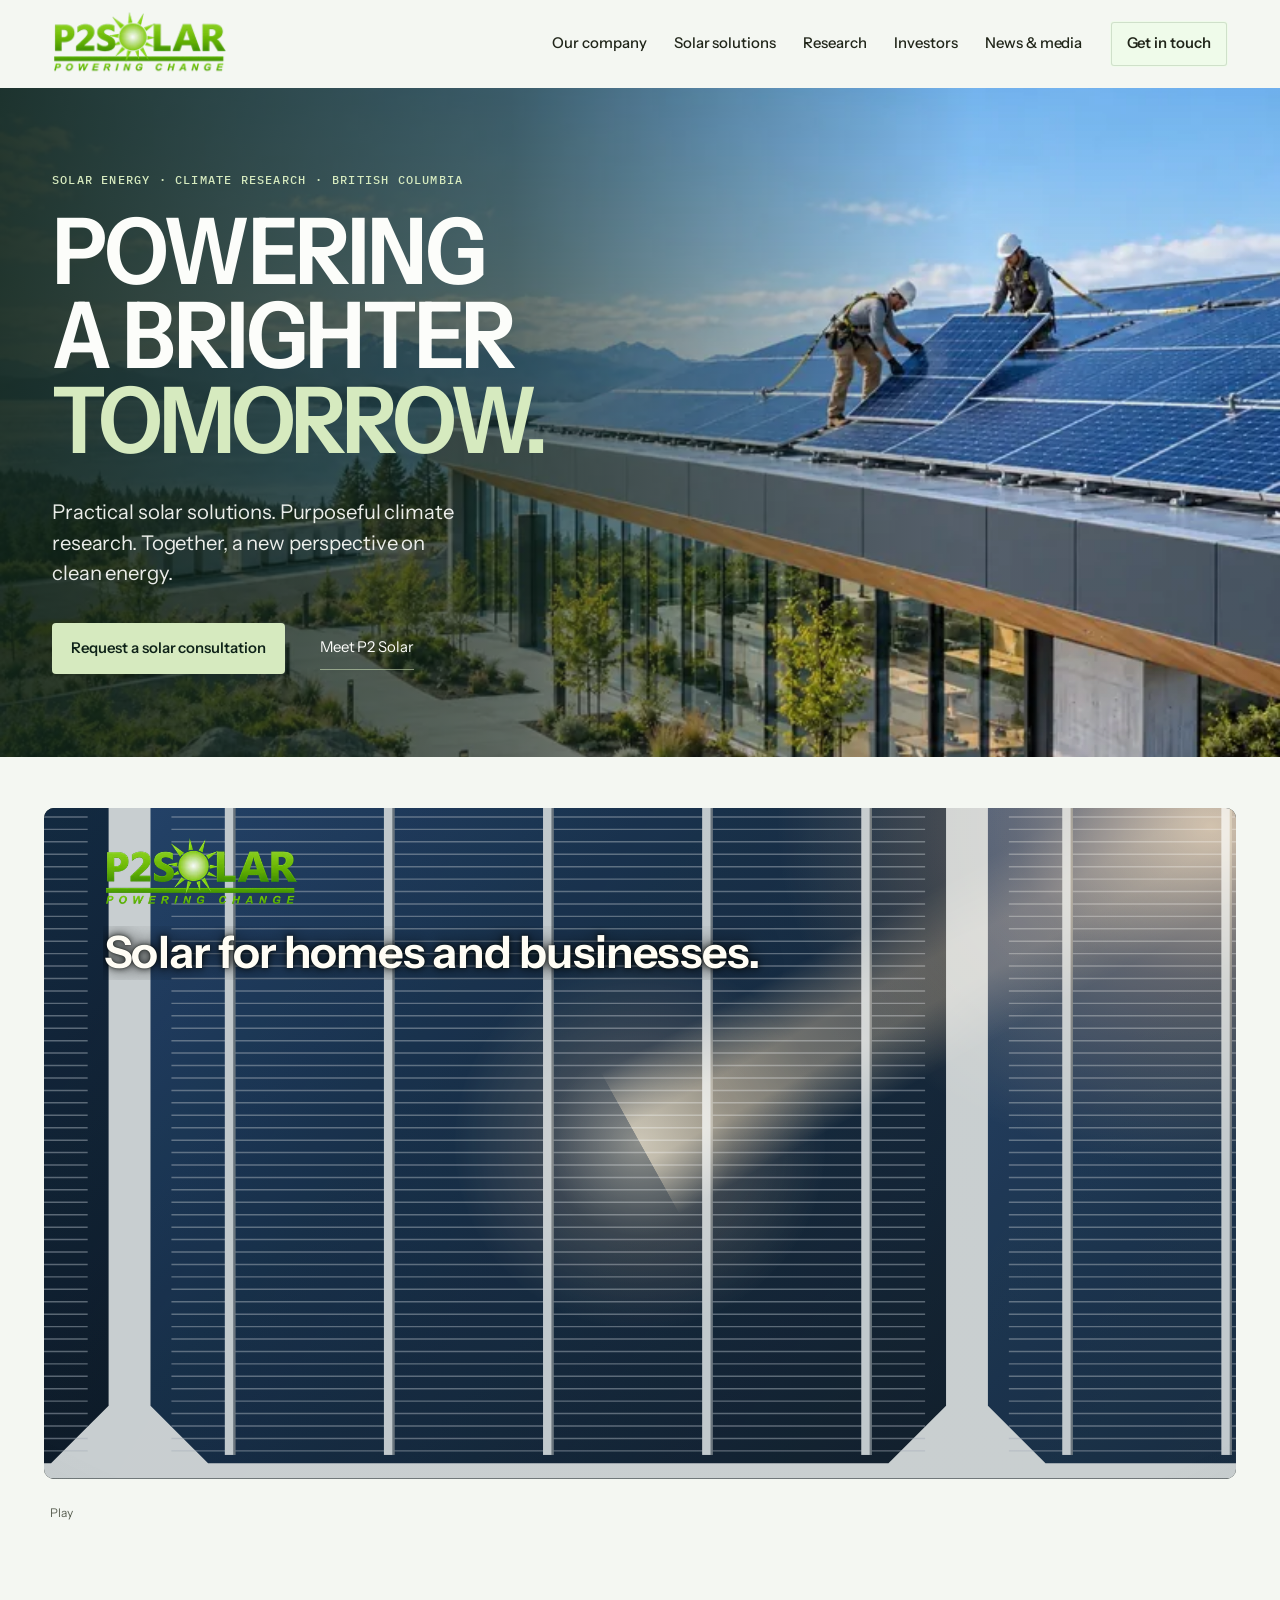
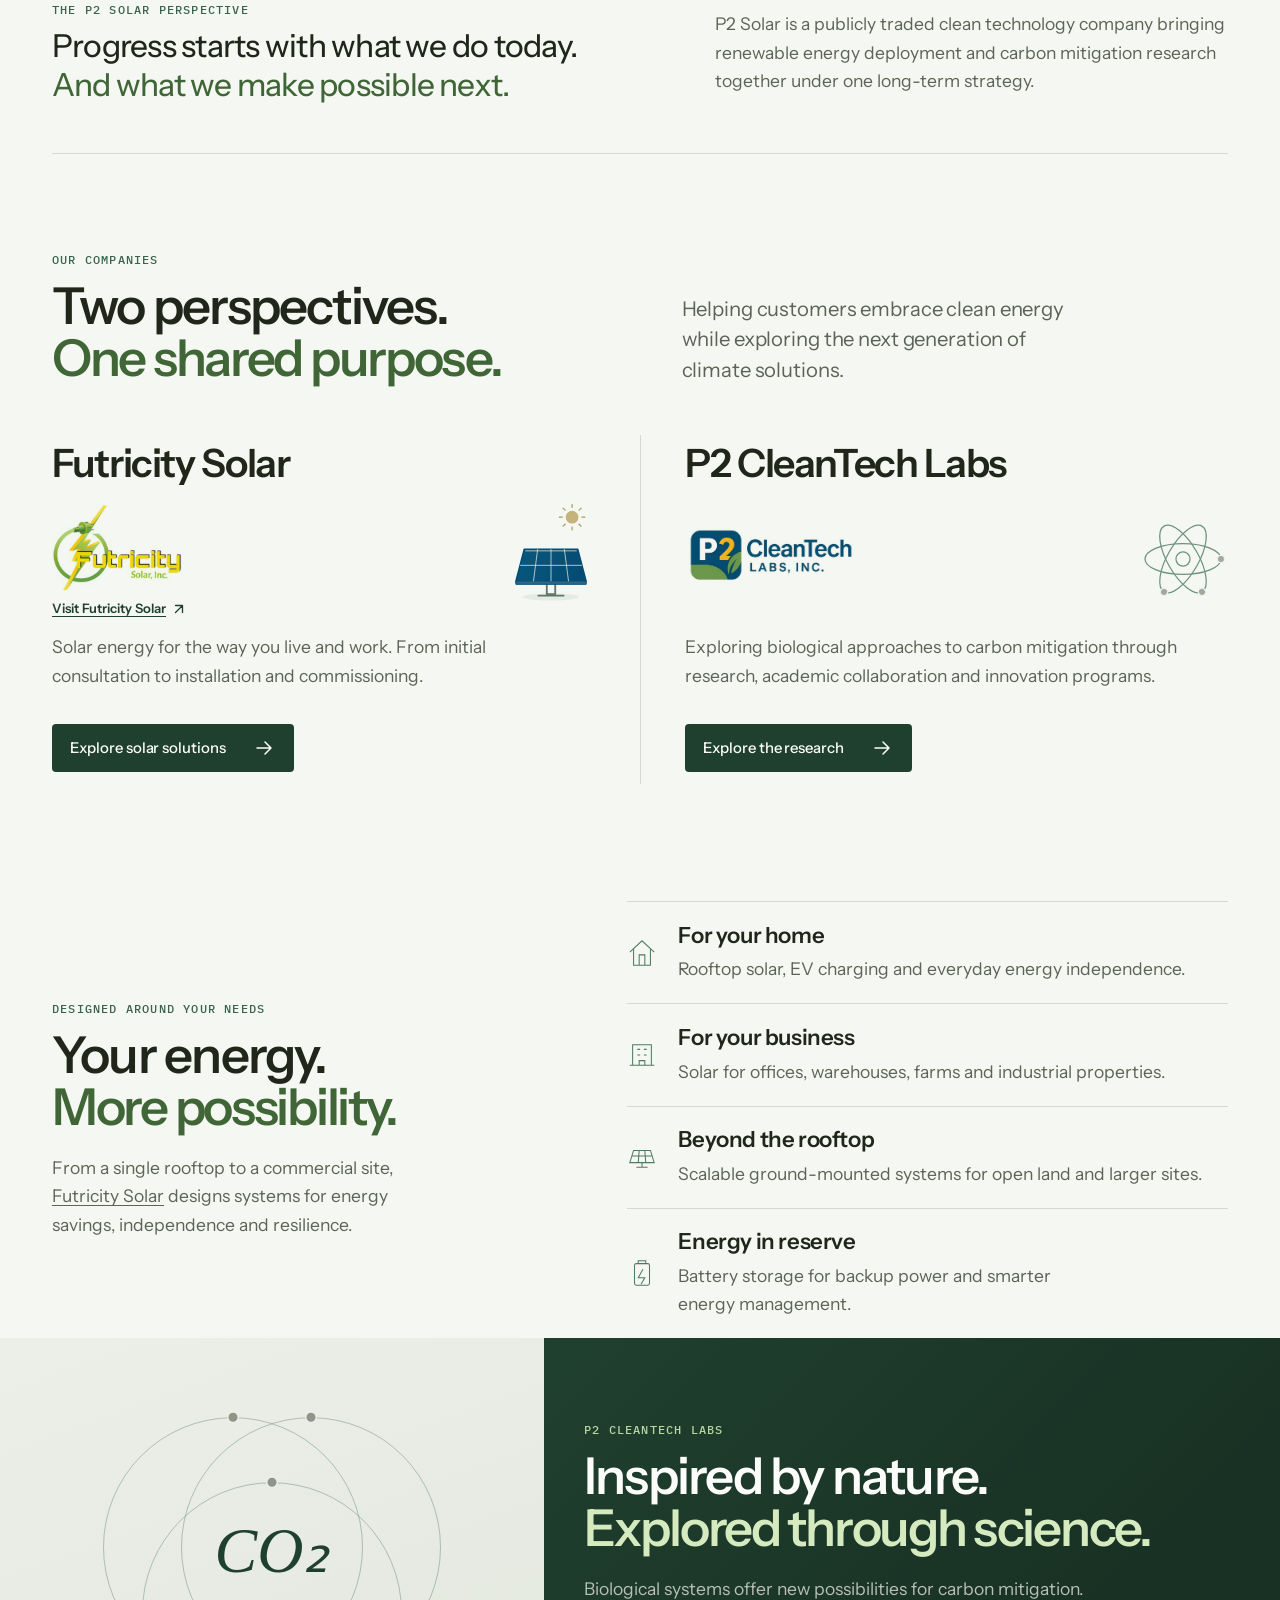
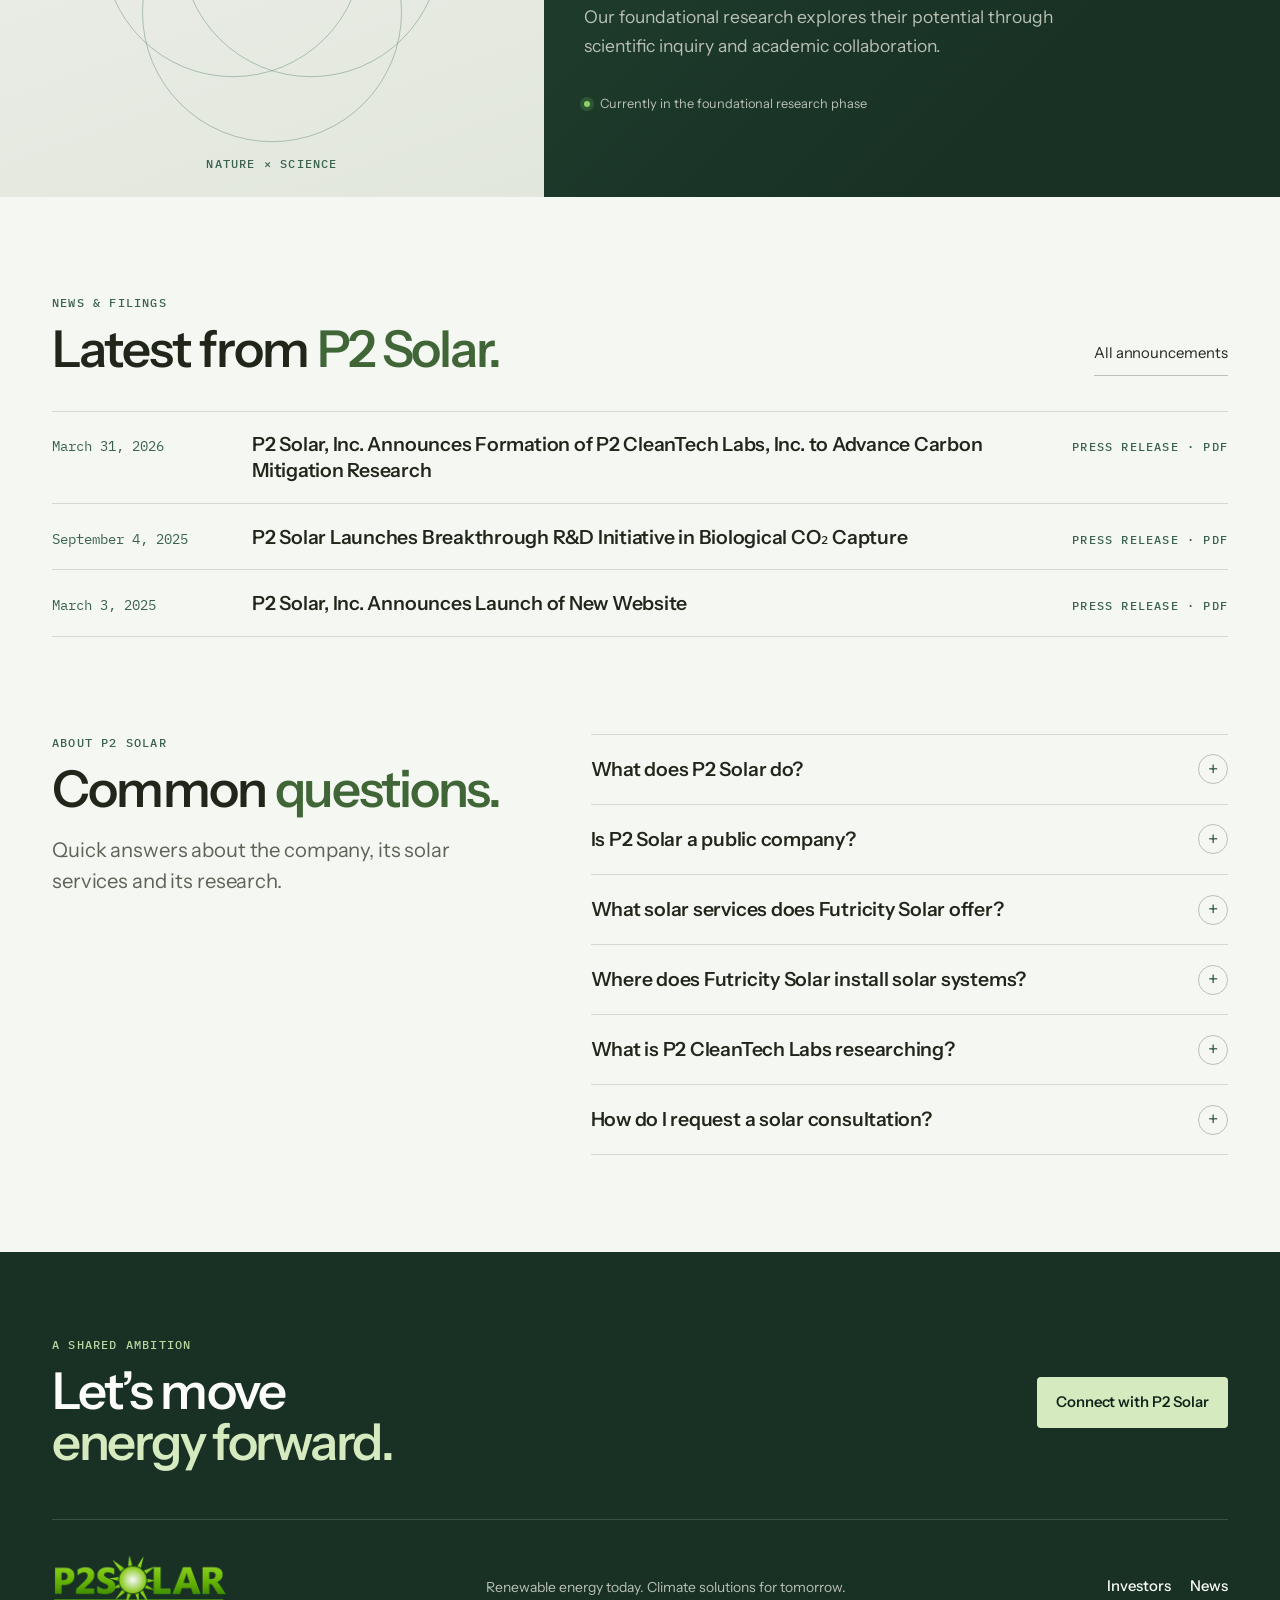
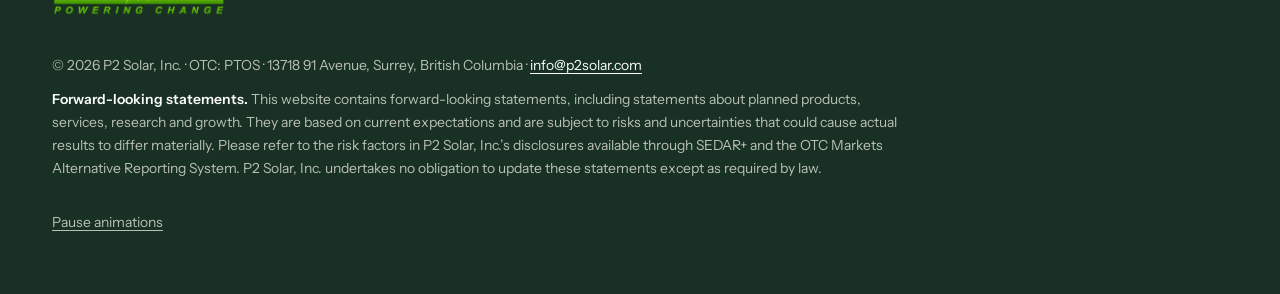
==== commit 009af563: "Polish FAQ labels, animation contrast and CO2 spacing; add supplied releases" ====
--- a/index.html
+++ b/index.html
@@ -31,7 +31,7 @@
   <link rel="alternate" type="text/plain" href="llms.txt" title="LLM-readable site summary" />
   <link rel="preload" as="image" type="image/webp" href="images/hero-1600.webp" imagesrcset="images/hero-800.webp 800w, images/hero-1600.webp 1600w" imagesizes="(max-width: 700px) 100vw, 56vw" fetchpriority="high" />
   <link rel="preload" href="fonts/instrument-sans.woff2" as="font" type="font/woff2" crossorigin />
-  <link rel="stylesheet" href="site.css?v=20261016-links" />
+  <link rel="stylesheet" href="site.css?v=20261017-polish" />
   <script type="application/ld+json">{"@context":"https://schema.org","@graph":[{"@type":"Corporation","@id":"https://www.p2solar.com/#organization","name":"P2 Solar","legalName":"P2 Solar, Inc.","url":"https://www.p2solar.com/","logo":{"@type":"ImageObject","url":"https://www.p2solar.com/p2-solar-transparent.png","width":600,"height":224},"image":"https://www.p2solar.com/p2-solar-hero-v2.jpg","description":"Publicly traded clean technology company in Surrey, British Columbia, installing residential and commercial solar through Futricity Solar and researching biological carbon mitigation through P2 CleanTech Labs.","tickerSymbol":"OTC PTOS","email":"info@p2solar.com","telephone":"+1-778-321-0047","address":{"@type":"PostalAddress","streetAddress":"13718 91 Avenue","addressLocality":"Surrey","addressRegion":"BC","postalCode":"V3V 7X1","addressCountry":"CA"},"areaServed":{"@type":"AdministrativeArea","name":"British Columbia"},"contactPoint":[{"@type":"ContactPoint","contactType":"customer service","email":"info@p2solar.com","areaServed":"CA","availableLanguage":"en"},{"@type":"ContactPoint","contactType":"investor relations","email":"info@p2solar.com","telephone":"+1-778-321-0047","availableLanguage":"en"}],"subOrganization":[{"@id":"https://www.p2solar.com/solutions/#futricity-solar"},{"@id":"https://www.p2solar.com/research/#p2-cleantech-labs"}],"sameAs":["https://www.otcmarkets.com/stock/PTOS/overview"]},{"@type":"WebSite","@id":"https://www.p2solar.com/#website","url":"https://www.p2solar.com/","name":"P2 Solar","publisher":{"@id":"https://www.p2solar.com/#organization"},"inLanguage":"en-CA"},{"@type":"WebPage","@id":"https://www.p2solar.com/#webpage","url":"https://www.p2solar.com/","name":"P2 Solar | Solar Installation and Climate Research in BC","description":"P2 Solar, Inc. (OTC: PTOS) installs home and commercial solar in British Columbia through Futricity Solar and researches carbon capture at P2 CleanTech Labs.","isPartOf":{"@id":"https://www.p2solar.com/#website"},"about":{"@id":"https://www.p2solar.com/#organization"},"inLanguage":"en-CA","dateModified":"2026-10-15","primaryImageOfPage":{"@type":"ImageObject","url":"https://www.p2solar.com/p2-solar-hero-v2.jpg"}},{"@type":"Organization","@id":"https://www.p2solar.com/solutions/#futricity-solar","name":"Futricity Solar","legalName":"Futricity Solar, Inc.","url":"https://www.p2solar.com/solutions/","logo":"https://www.p2solar.com/futricity.jpg","parentOrganization":{"@id":"https://www.p2solar.com/#organization"},"description":"Renewable energy company delivering residential, commercial, rooftop and ground-mounted solar projects.","areaServed":{"@type":"AdministrativeArea","name":"British Columbia"}},{"@type":"Organization","@id":"https://www.p2solar.com/research/#p2-cleantech-labs","name":"P2 CleanTech Labs","legalName":"P2 CleanTech Labs Inc.","url":"https://www.p2solar.com/research/","logo":"https://www.p2solar.com/p2-cleantech.jpg","parentOrganization":{"@id":"https://www.p2solar.com/#organization"},"description":"Research division of P2 Solar evaluating biological approaches to carbon mitigation.","knowsAbout":["Biological carbon capture","Microbial carbon utilization","Environmental biotechnology","Synthetic biology"]},{"@type":"FAQPage","@id":"https://www.p2solar.com/#faq","mainEntity":[{"@type":"Question","name":"What does P2 Solar do?","acceptedAnswer":{"@type":"Answer","text":"P2 Solar, Inc. is a publicly traded clean technology company headquartered in Surrey, British Columbia. It designs and installs residential and commercial solar energy systems through its subsidiary Futricity Solar, and explores biological approaches to carbon mitigation through P2 CleanTech Labs."}},{"@type":"Question","name":"Is P2 Solar a public company?","acceptedAnswer":{"@type":"Answer","text":"Yes. P2 Solar, Inc. is quoted on the OTC Markets under the symbol PTOS. It is incorporated in Delaware. For company filings, see SEDAR+ (Canada) and the OTC Markets Alternative Reporting System (USA). See the investor page for filings."}},{"@type":"Question","name":"What solar services does Futricity Solar offer?","acceptedAnswer":{"@type":"Answer","text":"Futricity Solar handles rooftop solar for homes and businesses, ground-mounted systems, battery energy storage and EV charger integration, along with Self-Generation Service support and system monitoring. It manages each project from the first consultation through installation and commissioning."}},{"@type":"Question","name":"Where does Futricity Solar install solar systems?","acceptedAnswer":{"@type":"Answer","text":"Futricity Solar is based in British Columbia, where P2 Solar is focusing on building its solar installation business."}},{"@type":"Question","name":"What is P2 CleanTech Labs researching?","acceptedAnswer":{"@type":"Answer","text":"P2 CleanTech Labs is in the foundational research phase, evaluating biological approaches to carbon mitigation, including biological carbon capture and microbial carbon utilization, with a Canadian university laboratory."}},{"@type":"Question","name":"How do I request a solar consultation?","acceptedAnswer":{"@type":"Answer","text":"Email info@p2solar.com with your property address, the type of property and a recent electricity bill if you have one, and Futricity Solar will follow up."}}]}]}</script>
 </head>
 <body>
@@ -54,7 +54,7 @@
       </div>
       <figure class="hero-image"><picture><source type="image/webp" srcset="images/hero-800.webp 800w, images/hero-1600.webp 1600w" sizes="(max-width: 700px) 100vw, 56vw" /><img src="p2-solar-hero-v2.jpg" width="1600" height="1000" alt="Two installers positioning solar panels on a rooftop overlooking a green landscape" fetchpriority="high" decoding="async" /></picture></figure>
     </section>
-    <section class="p2f" id="p2f" aria-labelledby="p2f-heading" data-p2f-gsap="vendor/gsap.min.js?v=20261015-film" data-p2f-film="p2-film.js?v=20261016-compact">
+    <section class="p2f" id="p2f" aria-labelledby="p2f-heading" data-p2f-gsap="vendor/gsap.min.js?v=20261015-film" data-p2f-film="p2-film.js?v=20261017-polish">
       <h2 class="p2f-vh" id="p2f-heading">P2 Solar at a glance</h2>
       <p class="p2f-vh">A 16-second animation, without sound: sunlight reaches a solar cell, the view pulls back to a home and a business with rooftop solar, energy charges battery storage and lights the windows at dusk, then the company card below appears.</p>
       <div class="p2f-stage">
@@ -245,7 +245,7 @@
               <path d="M7 48v2h50v-2" fill="#326783" stroke="#044c74" stroke-width=".7" stroke-linejoin="round"/>
             </g>
           </svg></div>
-          <h3><a class="futricity-inline" href="https://futricitysolar.com">Futricity Solar</a></h3>
+          <h3>Futricity Solar</h3>
           <a href="https://futricitysolar.com" aria-label="Visit Futricity Solar website" class="division-logo-wrap brand-site-link"><img class="division-logo futricity-logo" src="futricity.jpg" width="382" height="263" alt="Futricity Solar Inc." loading="lazy" /><span class="brand-site-cue">Visit Futricity Solar <svg viewBox="0 0 16 16" fill="none" aria-hidden="true" focusable="false"><path d="M4 12 12 4M4 4h8v8" /></svg></span></a>
           <p>Solar energy for the way you live and work. From initial consultation to installation and commissioning.</p>
           <div class="business-tags"><span>Homes</span><span>Businesses</span><span>Battery storage</span></div>
@@ -277,9 +277,9 @@
     <section class="latest-news section-wrap" aria-labelledby="news-title">
       <div class="news-heading"><div><p class="eyebrow">News &amp; filings</p><h2 id="news-title">Latest from <em>P2 Solar.</em></h2></div><a class="text-link" href="news/">All announcements <span aria-hidden="true">→</span></a></div>
       <ol class="news-list">
-        <li><div class="news-row news-row-static"><time datetime="2025-09-04">September 4, 2025</time><strong>P2 Solar Launches R&amp;D Initiative in Biological CO₂ Capture</strong><span class="news-kind">Announcement</span></div></li>
+        <li><a class="news-row" href="press-release-2026-03-31.pdf" target="_blank" rel="noopener"><time datetime="2026-03-31">March 31, 2026</time><strong>P2 Solar, Inc. Announces Formation of P2 CleanTech Labs, Inc. to Advance Carbon Mitigation Research</strong><span class="news-kind">Press release · PDF</span><span class="sr-only"> (opens in a new tab)</span></a></li>
+        <li><a class="news-row" href="press-release-2025-09-04.pdf" target="_blank" rel="noopener"><time datetime="2025-09-04">September 4, 2025</time><strong>P2 Solar Launches Breakthrough R&amp;D Initiative in Biological CO₂ Capture</strong><span class="news-kind">Press release · PDF</span><span class="sr-only"> (opens in a new tab)</span></a></li>
         <li><a class="news-row" href="press-release-2025-03-03.pdf" target="_blank" rel="noopener"><time datetime="2025-03-03">March 3, 2025</time><strong>P2 Solar, Inc. Announces Launch of New Website</strong><span class="news-kind">Press release · PDF</span><span class="sr-only"> (opens in a new tab)</span></a></li>
-        <li><a class="news-row" href="press-release-2025-01-24.pdf" target="_blank" rel="noopener"><time datetime="2025-01-24">January 24, 2025</time><strong>P2 Solar Announces Revocation of the Cease Trade Order by British Columbia Securities Commission</strong><span class="news-kind">Press release · PDF</span><span class="sr-only"> (opens in a new tab)</span></a></li>
       </ol>
     </section>
     <section class="faq section-wrap" id="faq" aria-labelledby="faq-title">
@@ -288,8 +288,8 @@
         <div class="faq-list">
         <details class="faq-item"><summary>What does P2 Solar do?</summary><p>P2 Solar, Inc. is a publicly traded clean technology company headquartered in Surrey, British Columbia. It designs and installs residential and commercial solar energy systems through its subsidiary <a class="futricity-inline" href="https://futricitysolar.com">Futricity Solar</a>, and explores biological approaches to carbon mitigation through P2 CleanTech Labs.</p></details>
         <details class="faq-item"><summary>Is P2 Solar a public company?</summary><p>Yes. P2 Solar, Inc. is quoted on the OTC Markets under the symbol PTOS. It is incorporated in Delaware. For company filings, see SEDAR+ (Canada) and the OTC Markets Alternative Reporting System (USA). See the <a href="investors/">investor page</a> for filings.</p></details>
-        <details class="faq-item"><summary><span>What solar services does <a class="futricity-inline" href="https://futricitysolar.com">Futricity Solar</a> offer?</span></summary><p><a class="futricity-inline" href="https://futricitysolar.com">Futricity Solar</a> handles rooftop solar for homes and businesses, ground-mounted systems, battery energy storage and EV charger integration, along with Self-Generation Service support and system monitoring. It manages each project from the first consultation through installation and commissioning.</p></details>
-        <details class="faq-item"><summary><span>Where does <a class="futricity-inline" href="https://futricitysolar.com">Futricity Solar</a> install solar systems?</span></summary><p><a class="futricity-inline" href="https://futricitysolar.com">Futricity Solar</a> is based in British Columbia, where P2 Solar is focusing on building its solar installation business.</p></details>
+        <details class="faq-item"><summary><span>What solar services does Futricity Solar offer?</span></summary><p><a class="futricity-inline" href="https://futricitysolar.com">Futricity Solar</a> handles rooftop solar for homes and businesses, ground-mounted systems, battery energy storage and EV charger integration, along with Self-Generation Service support and system monitoring. It manages each project from the first consultation through installation and commissioning.</p></details>
+        <details class="faq-item"><summary><span>Where does Futricity Solar install solar systems?</span></summary><p><a class="futricity-inline" href="https://futricitysolar.com">Futricity Solar</a> is based in British Columbia, where P2 Solar is focusing on building its solar installation business.</p></details>
         <details class="faq-item"><summary>What is P2 CleanTech Labs researching?</summary><p>P2 CleanTech Labs is in the foundational research phase, evaluating biological approaches to carbon mitigation, including biological carbon capture and microbial carbon utilization, with a Canadian university laboratory.</p></details>
         <details class="faq-item"><summary>How do I request a solar consultation?</summary><p>Email <a href="mailto:info@p2solar.com?subject=Solar%20consultation%20request">info@p2solar.com</a> with your property address, the type of property and a recent electricity bill if you have one, and <a class="futricity-inline" href="https://futricitysolar.com">Futricity Solar</a> will follow up.</p></details>
         </div>
--- a/site.css
+++ b/site.css
@@ -1179,9 +1179,8 @@
 
 /* CO2 orbit dots match the atom icon's electrons: same fill, same thin pale rim */
 html .orbit-traveler::after { background:var(--stone-400); box-shadow:0 0 0 1.5px var(--stone-100); width:9px; height:9px; }
-/* Equal space above and below the CO2 panel: the last service row's own padding is
-   subtracted so text-to-panel matches panel-to-text at every width */
-html .solar-feature.section-wrap { padding-bottom:calc(var(--space-section) - var(--space-s)); }
+/* Match the last service row’s bottom gap to the preceding row dividers. */
+html .solar-feature.section-wrap { padding-bottom:0; }
 
 /* Phones: the CO2 movement sits exactly centred between the text above it and the
    "P2 CleanTech Labs" text below it. Ring group = 1.25 x ring size (offsets -8% / +17%). */
@@ -1222,14 +1221,14 @@
 .p2f-strike { position:absolute; left:660px; top:240px; width:600px; height:600px; border-radius:50%; opacity:0; mix-blend-mode:screen; pointer-events:none; background:radial-gradient(closest-side,rgba(255,236,196,.8),rgba(255,206,140,.25) 50%,rgba(255,206,140,0)); }
 .p2f-sheenrot { position:absolute; left:0; top:-700px; width:700px; height:2500px; transform-origin:50% 50%; transform:rotate(22deg); mix-blend-mode:screen; pointer-events:none; }
 .p2f-sheen { position:absolute; inset:0; transform:translateX(2300px); background:linear-gradient(90deg,rgba(255,240,215,0) 0%,rgba(255,240,215,.16) 40%,rgba(255,248,232,.34) 50%,rgba(255,240,215,.16) 60%,rgba(255,240,215,0) 100%); }
-.p2f-vignette { background:radial-gradient(120% 120% at 50% 45%,rgba(0,0,0,0) 55%,rgba(5,12,9,.38) 100%); }
-.p2f-dim { background:#081410; opacity:.55; }
+.p2f-vignette { background:radial-gradient(120% 120% at 50% 45%,rgba(0,0,0,0) 58%,rgba(52,74,60,.16) 100%); }
+.p2f-dim { background:#b4c4ac; opacity:.60; }
 .p2f-brand { position:absolute; left:96px; top:48px; visibility:hidden; opacity:0; }
 .p2f-brand img { display:block; width:312px; height:116px; }
 .p2f-hl { position:absolute; left:96px; top:190px; width:1500px; overflow:hidden; visibility:hidden; opacity:0; padding-bottom:6px; }
 .p2f-hli { font-size:72px; line-height:1.12; font-weight:650; letter-spacing:-.015em; white-space:nowrap; color:#13261d; }
-.p2f-hli--1 { color:#f4f1e6; }
-.p2f-inlay { position:absolute; left:340px; top:150px; width:1240px; height:750px; border-radius:16px; overflow:hidden; background:#13261d; box-shadow:0 50px 120px rgba(2,8,6,.55),0 0 0 1px rgba(155,220,90,.45); }
+.p2f-hli--1 { color:#fffdf5; text-shadow:0 1px 2px rgba(3,10,7,.90),0 0 10px rgba(3,10,7,.80),0 0 26px rgba(3,10,7,.65),0 0 56px rgba(3,10,7,.45); }
+.p2f-inlay { position:absolute; left:340px; top:150px; width:1240px; height:750px; border-radius:16px; overflow:hidden; background:#13261d; box-shadow:0 40px 110px rgba(18,34,26,.26),0 0 0 1px rgba(155,220,90,.50); }
 .p2f-cardwrap { position:absolute; inset:0; }
 /* t = 0 while the animation runs (GSAP takes over from here) */
 .p2f.is-anim .p2f-sky-day { opacity:0; }
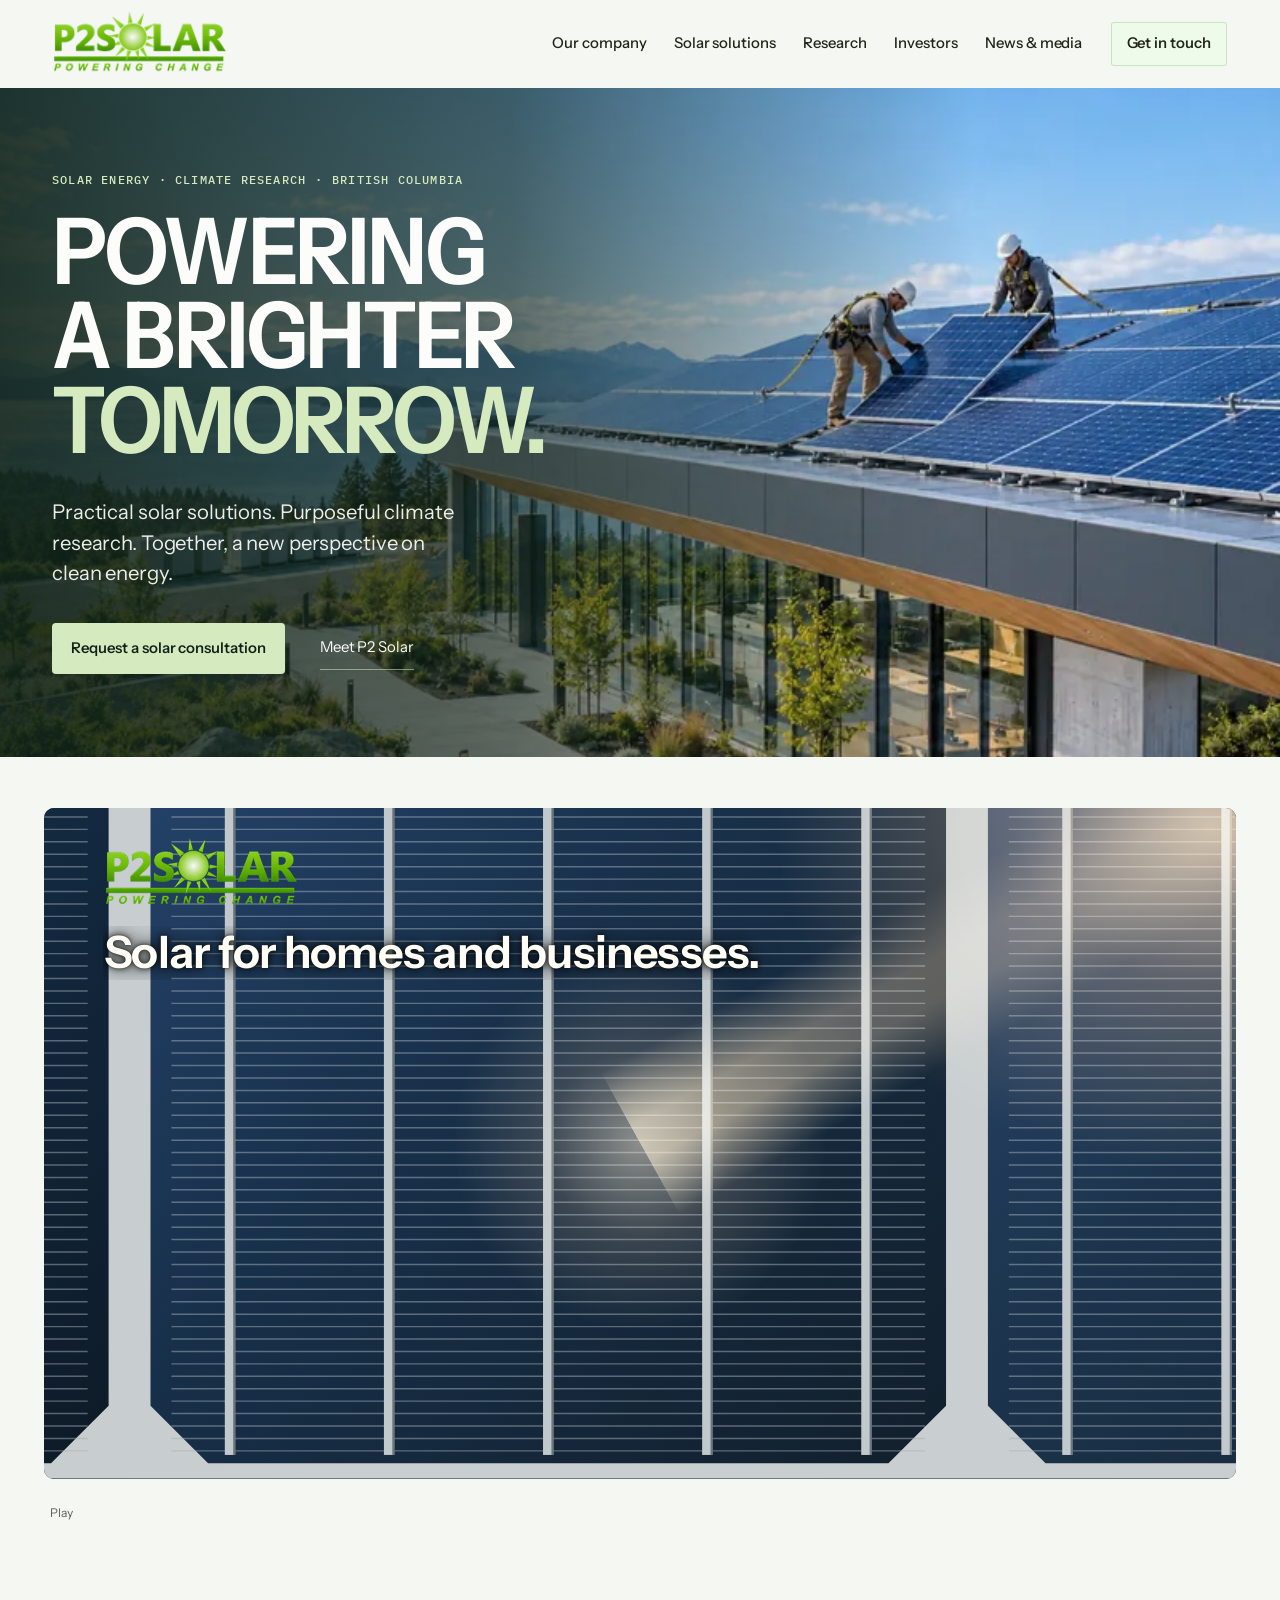
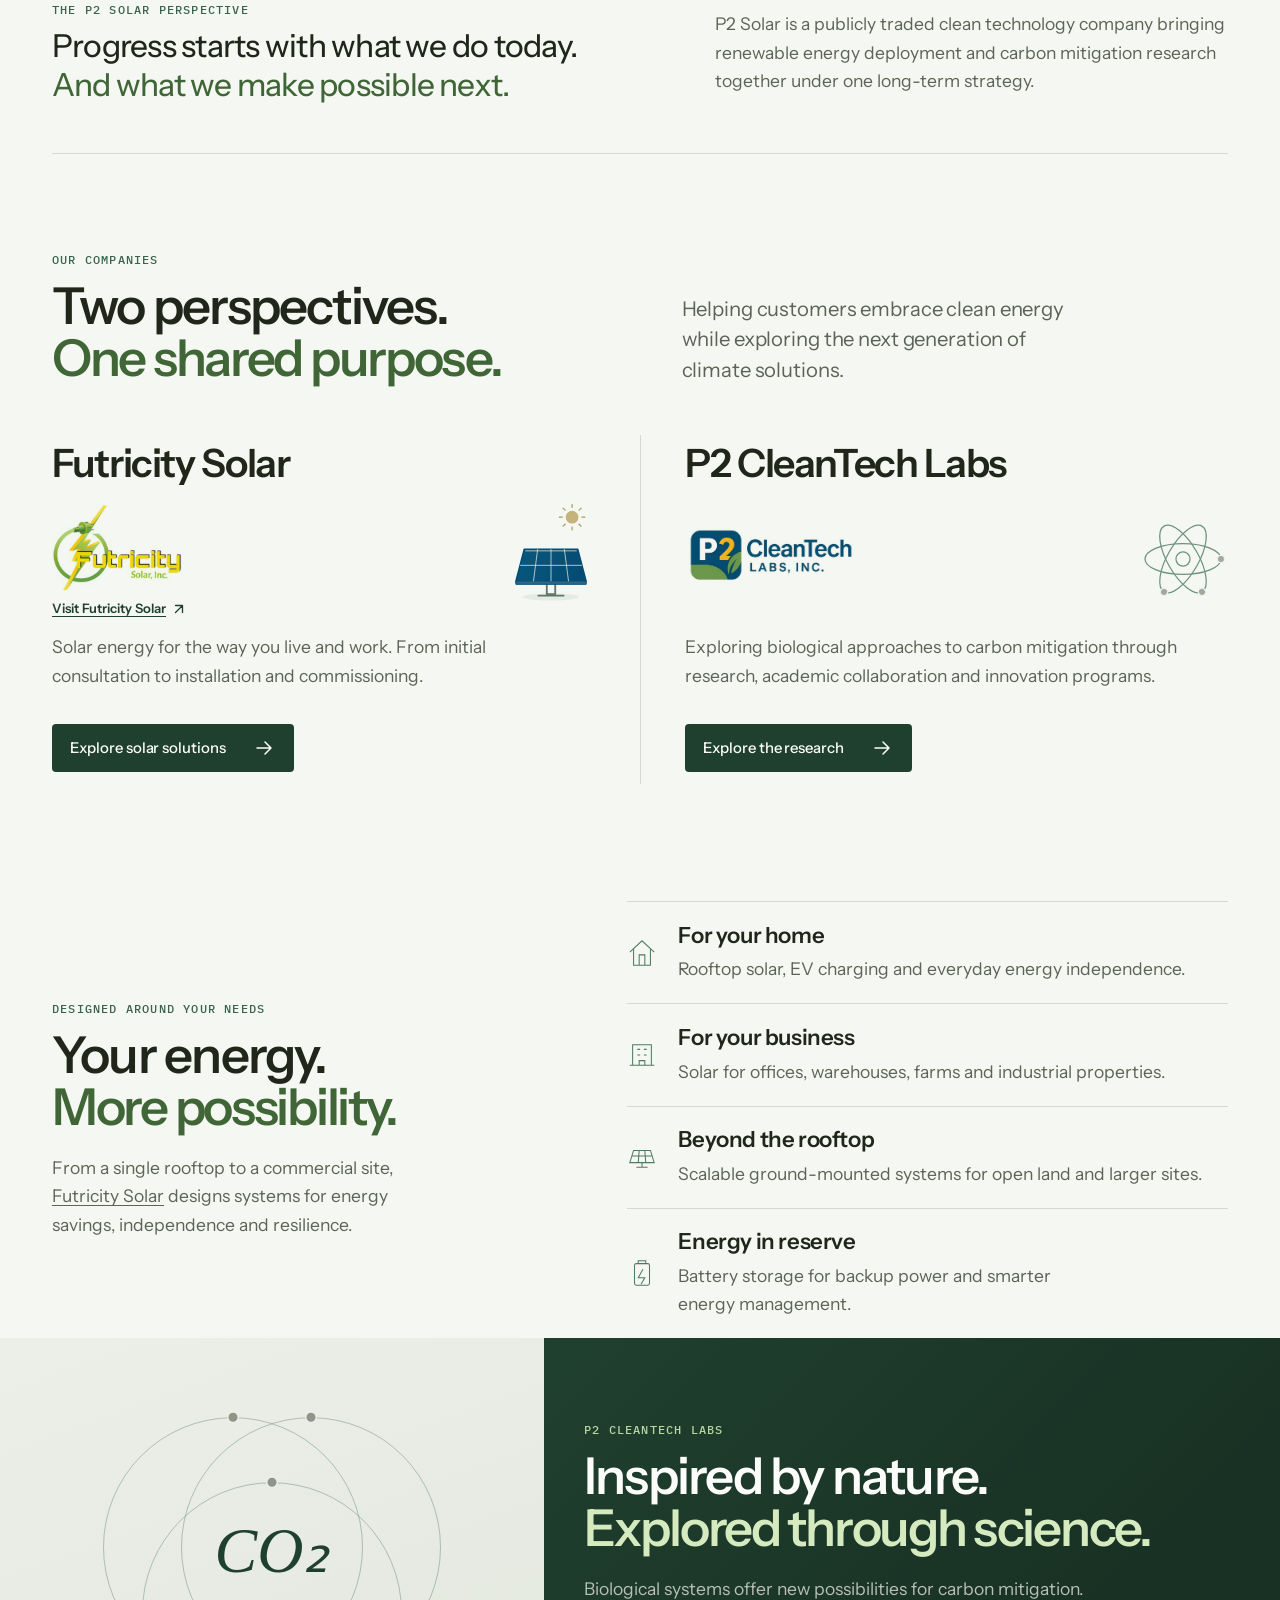
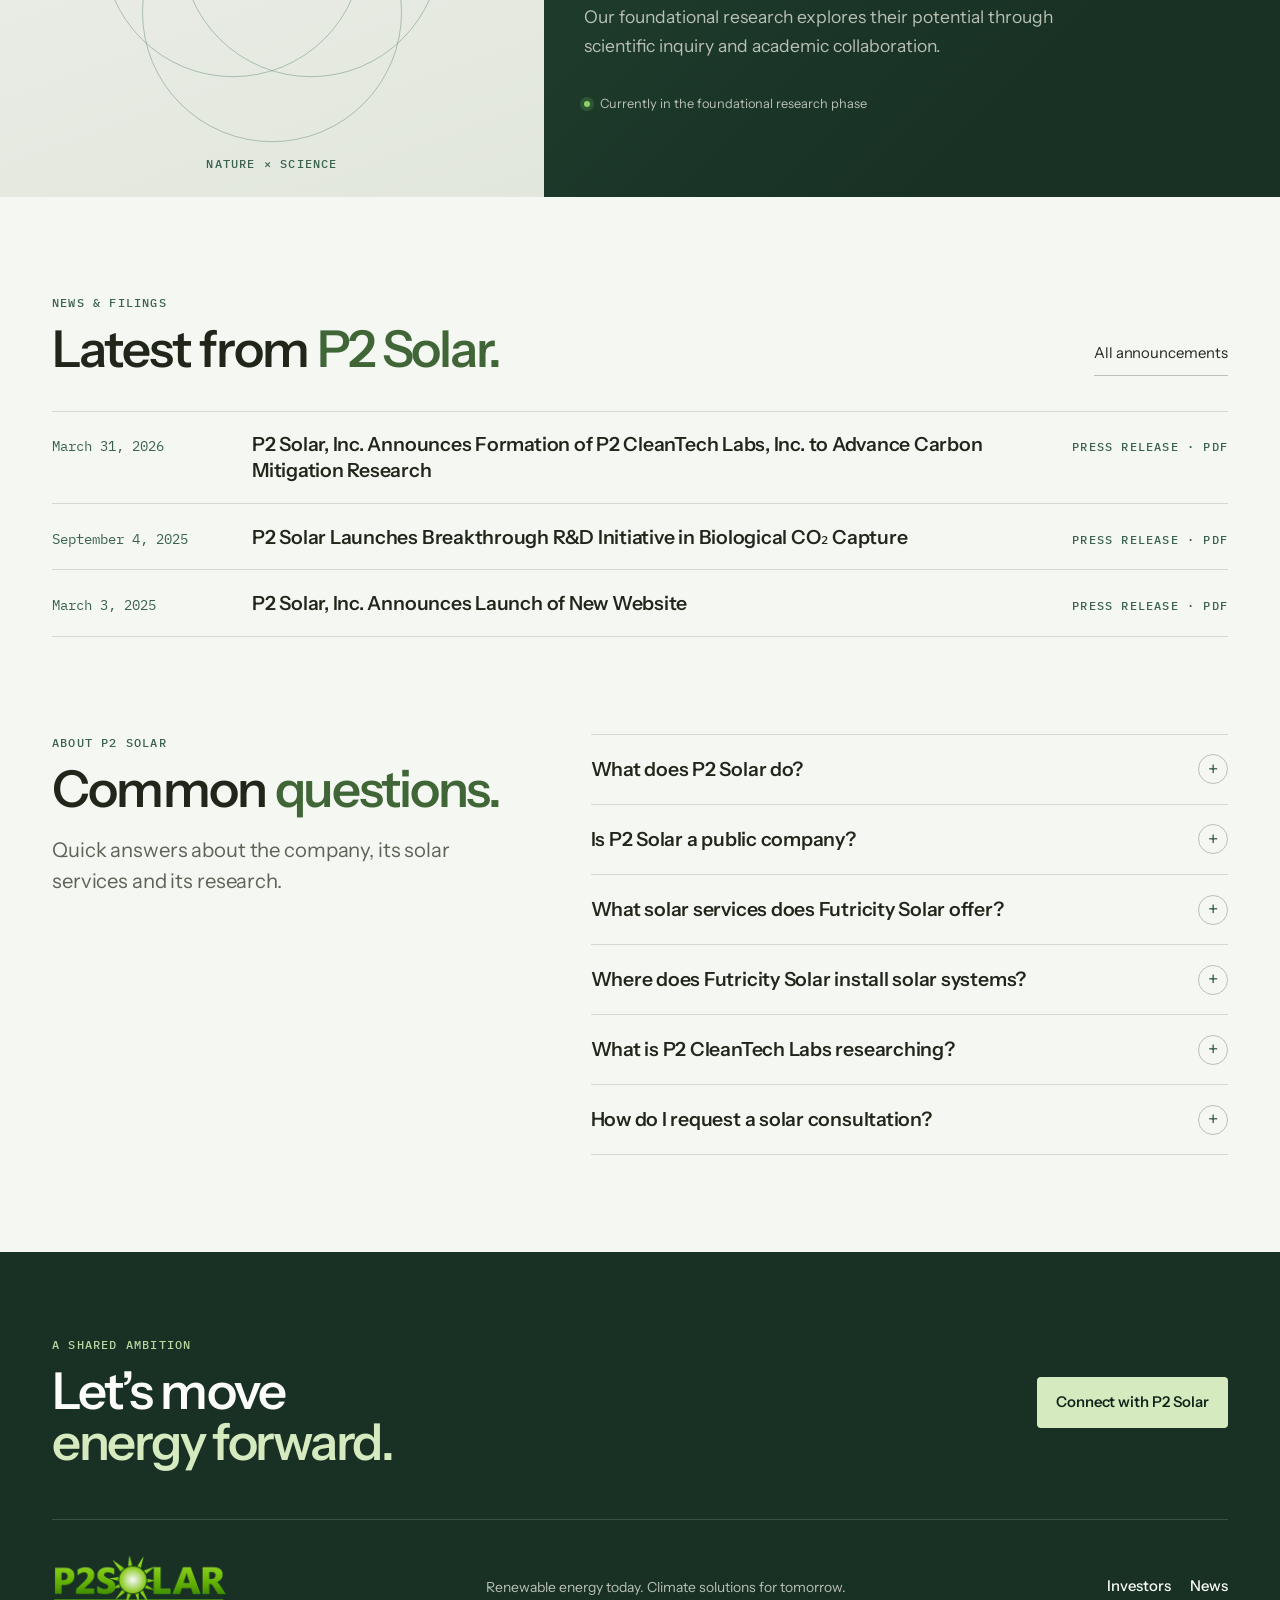
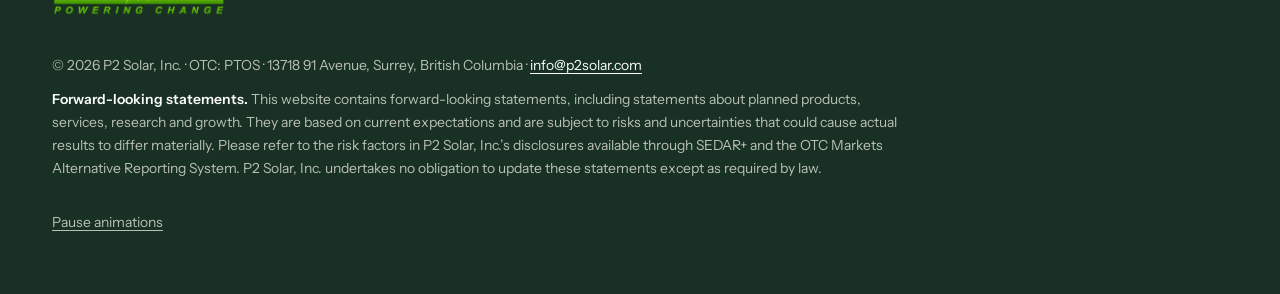
==== commit 6ba0571a: "Keep homepage film ending in daylight with a localized card shadow" ====
--- a/index.html
+++ b/index.html
@@ -31,7 +31,7 @@
   <link rel="alternate" type="text/plain" href="llms.txt" title="LLM-readable site summary" />
   <link rel="preload" as="image" type="image/webp" href="images/hero-1600.webp" imagesrcset="images/hero-800.webp 800w, images/hero-1600.webp 1600w" imagesizes="(max-width: 700px) 100vw, 56vw" fetchpriority="high" />
   <link rel="preload" href="fonts/instrument-sans.woff2" as="font" type="font/woff2" crossorigin />
-  <link rel="stylesheet" href="site.css?v=20261017-polish" />
+  <link rel="stylesheet" href="site.css?v=20261017-daylight" />
   <script type="application/ld+json">{"@context":"https://schema.org","@graph":[{"@type":"Corporation","@id":"https://www.p2solar.com/#organization","name":"P2 Solar","legalName":"P2 Solar, Inc.","url":"https://www.p2solar.com/","logo":{"@type":"ImageObject","url":"https://www.p2solar.com/p2-solar-transparent.png","width":600,"height":224},"image":"https://www.p2solar.com/p2-solar-hero-v2.jpg","description":"Publicly traded clean technology company in Surrey, British Columbia, installing residential and commercial solar through Futricity Solar and researching biological carbon mitigation through P2 CleanTech Labs.","tickerSymbol":"OTC PTOS","email":"info@p2solar.com","telephone":"+1-778-321-0047","address":{"@type":"PostalAddress","streetAddress":"13718 91 Avenue","addressLocality":"Surrey","addressRegion":"BC","postalCode":"V3V 7X1","addressCountry":"CA"},"areaServed":{"@type":"AdministrativeArea","name":"British Columbia"},"contactPoint":[{"@type":"ContactPoint","contactType":"customer service","email":"info@p2solar.com","areaServed":"CA","availableLanguage":"en"},{"@type":"ContactPoint","contactType":"investor relations","email":"info@p2solar.com","telephone":"+1-778-321-0047","availableLanguage":"en"}],"subOrganization":[{"@id":"https://www.p2solar.com/solutions/#futricity-solar"},{"@id":"https://www.p2solar.com/research/#p2-cleantech-labs"}],"sameAs":["https://www.otcmarkets.com/stock/PTOS/overview"]},{"@type":"WebSite","@id":"https://www.p2solar.com/#website","url":"https://www.p2solar.com/","name":"P2 Solar","publisher":{"@id":"https://www.p2solar.com/#organization"},"inLanguage":"en-CA"},{"@type":"WebPage","@id":"https://www.p2solar.com/#webpage","url":"https://www.p2solar.com/","name":"P2 Solar | Solar Installation and Climate Research in BC","description":"P2 Solar, Inc. (OTC: PTOS) installs home and commercial solar in British Columbia through Futricity Solar and researches carbon capture at P2 CleanTech Labs.","isPartOf":{"@id":"https://www.p2solar.com/#website"},"about":{"@id":"https://www.p2solar.com/#organization"},"inLanguage":"en-CA","dateModified":"2026-10-15","primaryImageOfPage":{"@type":"ImageObject","url":"https://www.p2solar.com/p2-solar-hero-v2.jpg"}},{"@type":"Organization","@id":"https://www.p2solar.com/solutions/#futricity-solar","name":"Futricity Solar","legalName":"Futricity Solar, Inc.","url":"https://www.p2solar.com/solutions/","logo":"https://www.p2solar.com/futricity.jpg","parentOrganization":{"@id":"https://www.p2solar.com/#organization"},"description":"Renewable energy company delivering residential, commercial, rooftop and ground-mounted solar projects.","areaServed":{"@type":"AdministrativeArea","name":"British Columbia"}},{"@type":"Organization","@id":"https://www.p2solar.com/research/#p2-cleantech-labs","name":"P2 CleanTech Labs","legalName":"P2 CleanTech Labs Inc.","url":"https://www.p2solar.com/research/","logo":"https://www.p2solar.com/p2-cleantech.jpg","parentOrganization":{"@id":"https://www.p2solar.com/#organization"},"description":"Research division of P2 Solar evaluating biological approaches to carbon mitigation.","knowsAbout":["Biological carbon capture","Microbial carbon utilization","Environmental biotechnology","Synthetic biology"]},{"@type":"FAQPage","@id":"https://www.p2solar.com/#faq","mainEntity":[{"@type":"Question","name":"What does P2 Solar do?","acceptedAnswer":{"@type":"Answer","text":"P2 Solar, Inc. is a publicly traded clean technology company headquartered in Surrey, British Columbia. It designs and installs residential and commercial solar energy systems through its subsidiary Futricity Solar, and explores biological approaches to carbon mitigation through P2 CleanTech Labs."}},{"@type":"Question","name":"Is P2 Solar a public company?","acceptedAnswer":{"@type":"Answer","text":"Yes. P2 Solar, Inc. is quoted on the OTC Markets under the symbol PTOS. It is incorporated in Delaware. For company filings, see SEDAR+ (Canada) and the OTC Markets Alternative Reporting System (USA). See the investor page for filings."}},{"@type":"Question","name":"What solar services does Futricity Solar offer?","acceptedAnswer":{"@type":"Answer","text":"Futricity Solar handles rooftop solar for homes and businesses, ground-mounted systems, battery energy storage and EV charger integration, along with Self-Generation Service support and system monitoring. It manages each project from the first consultation through installation and commissioning."}},{"@type":"Question","name":"Where does Futricity Solar install solar systems?","acceptedAnswer":{"@type":"Answer","text":"Futricity Solar is based in British Columbia, where P2 Solar is focusing on building its solar installation business."}},{"@type":"Question","name":"What is P2 CleanTech Labs researching?","acceptedAnswer":{"@type":"Answer","text":"P2 CleanTech Labs is in the foundational research phase, evaluating biological approaches to carbon mitigation, including biological carbon capture and microbial carbon utilization, with a Canadian university laboratory."}},{"@type":"Question","name":"How do I request a solar consultation?","acceptedAnswer":{"@type":"Answer","text":"Email info@p2solar.com with your property address, the type of property and a recent electricity bill if you have one, and Futricity Solar will follow up."}}]}]}</script>
 </head>
 <body>
@@ -54,7 +54,7 @@
       </div>
       <figure class="hero-image"><picture><source type="image/webp" srcset="images/hero-800.webp 800w, images/hero-1600.webp 1600w" sizes="(max-width: 700px) 100vw, 56vw" /><img src="p2-solar-hero-v2.jpg" width="1600" height="1000" alt="Two installers positioning solar panels on a rooftop overlooking a green landscape" fetchpriority="high" decoding="async" /></picture></figure>
     </section>
-    <section class="p2f" id="p2f" aria-labelledby="p2f-heading" data-p2f-gsap="vendor/gsap.min.js?v=20261015-film" data-p2f-film="p2-film.js?v=20261017-polish">
+    <section class="p2f" id="p2f" aria-labelledby="p2f-heading" data-p2f-gsap="vendor/gsap.min.js?v=20261015-film" data-p2f-film="p2-film.js?v=20261017-daylight">
       <h2 class="p2f-vh" id="p2f-heading">P2 Solar at a glance</h2>
       <p class="p2f-vh">A 16-second animation, without sound: sunlight reaches a solar cell, the view pulls back to a home and a business with rooftop solar, energy charges battery storage and lights the windows at dusk, then the company card below appears.</p>
       <div class="p2f-stage">
--- a/site.css
+++ b/site.css
@@ -1207,13 +1207,13 @@
 .p2f-sky-night,.p2f-sky-day,.p2f-sky-dusk,.p2f-cell-dark,.p2f-vignette,.p2f-dim,.p2f-hud { position:absolute; inset:0; pointer-events:none; }
 .p2f-sky-night { background:radial-gradient(120% 90% at 85% 0%,#14271f 0%,#0b1611 60%); }
 .p2f-sky-day { background:linear-gradient(180deg,#d9e6e2 0%,#e9eee3 42%,#f5eed8 72%,#f7e6c4 100%); }
-.p2f-sun { position:absolute; left:1380px; top:-60px; width:520px; height:520px; border-radius:50%; opacity:0; background:radial-gradient(circle,rgba(255,248,225,1) 0%,rgba(255,233,180,.85) 14%,rgba(255,214,140,.32) 34%,rgba(255,214,140,0) 68%); }
-.p2f-sky-dusk { background:linear-gradient(180deg,#0f201c 0%,#1d3833 38%,#5b5340 66%,#c98a4b 84%,#eeb066 100%); }
+.p2f-sun { position:absolute; left:1380px; top:-60px; width:520px; height:520px; border-radius:50%; opacity:1; background:radial-gradient(circle,rgba(255,248,225,1) 0%,rgba(255,233,180,.85) 14%,rgba(255,214,140,.32) 34%,rgba(255,214,140,0) 68%); }
+.p2f-sky-dusk { opacity:0; background:linear-gradient(180deg,#0f201c 0%,#1d3833 38%,#5b5340 66%,#c98a4b 84%,#eeb066 100%); }
 .p2f-world { position:absolute; left:0; top:0; width:100%; height:100%; display:block; }
 .p2f-world .p2f-tr { visibility:hidden; fill:none; stroke-linecap:butt; stroke-linejoin:round; }
 .p2f-world .p2f-pulse { visibility:hidden; fill:none; stroke-linecap:round; }
 .p2f-world .p2f-lit { opacity:0; }
-.p2f-dusktint { opacity:.44; }
+.p2f-dusktint { opacity:0; }
 .p2f-cell-dark { background:#07100c; opacity:0; }
 .p2f-bloom { position:absolute; left:1180px; top:-520px; width:1400px; height:1100px; border-radius:50%; opacity:0; mix-blend-mode:screen; pointer-events:none; background:radial-gradient(closest-side,rgba(255,214,150,.75),rgba(255,190,110,.28) 45%,rgba(255,190,110,0)); }
 .p2f-beamrot { position:absolute; left:960px; top:410px; width:1900px; height:260px; transform-origin:0 50%; transform:rotate(-29deg); mix-blend-mode:screen; pointer-events:none; }
@@ -1221,14 +1221,14 @@
 .p2f-strike { position:absolute; left:660px; top:240px; width:600px; height:600px; border-radius:50%; opacity:0; mix-blend-mode:screen; pointer-events:none; background:radial-gradient(closest-side,rgba(255,236,196,.8),rgba(255,206,140,.25) 50%,rgba(255,206,140,0)); }
 .p2f-sheenrot { position:absolute; left:0; top:-700px; width:700px; height:2500px; transform-origin:50% 50%; transform:rotate(22deg); mix-blend-mode:screen; pointer-events:none; }
 .p2f-sheen { position:absolute; inset:0; transform:translateX(2300px); background:linear-gradient(90deg,rgba(255,240,215,0) 0%,rgba(255,240,215,.16) 40%,rgba(255,248,232,.34) 50%,rgba(255,240,215,.16) 60%,rgba(255,240,215,0) 100%); }
-.p2f-vignette { background:radial-gradient(120% 120% at 50% 45%,rgba(0,0,0,0) 58%,rgba(52,74,60,.16) 100%); }
-.p2f-dim { background:#b4c4ac; opacity:.60; }
+.p2f-vignette { background:none; }
+.p2f-dim { background:none; opacity:0; }
 .p2f-brand { position:absolute; left:96px; top:48px; visibility:hidden; opacity:0; }
 .p2f-brand img { display:block; width:312px; height:116px; }
 .p2f-hl { position:absolute; left:96px; top:190px; width:1500px; overflow:hidden; visibility:hidden; opacity:0; padding-bottom:6px; }
 .p2f-hli { font-size:72px; line-height:1.12; font-weight:650; letter-spacing:-.015em; white-space:nowrap; color:#13261d; }
 .p2f-hli--1 { color:#fffdf5; text-shadow:0 1px 2px rgba(3,10,7,.90),0 0 10px rgba(3,10,7,.80),0 0 26px rgba(3,10,7,.65),0 0 56px rgba(3,10,7,.45); }
-.p2f-inlay { position:absolute; left:340px; top:150px; width:1240px; height:750px; border-radius:16px; overflow:hidden; background:#13261d; box-shadow:0 40px 110px rgba(18,34,26,.26),0 0 0 1px rgba(155,220,90,.50); }
+.p2f-inlay { position:absolute; left:340px; top:150px; width:1240px; height:750px; border-radius:16px; overflow:hidden; background:#13261d; box-shadow:0 28px 80px rgba(10,24,17,.38),0 8px 24px rgba(10,24,17,.20),0 0 0 1px rgba(155,220,90,.50); }
 .p2f-cardwrap { position:absolute; inset:0; }
 /* t = 0 while the animation runs (GSAP takes over from here) */
 .p2f.is-anim .p2f-sky-day { opacity:0; }
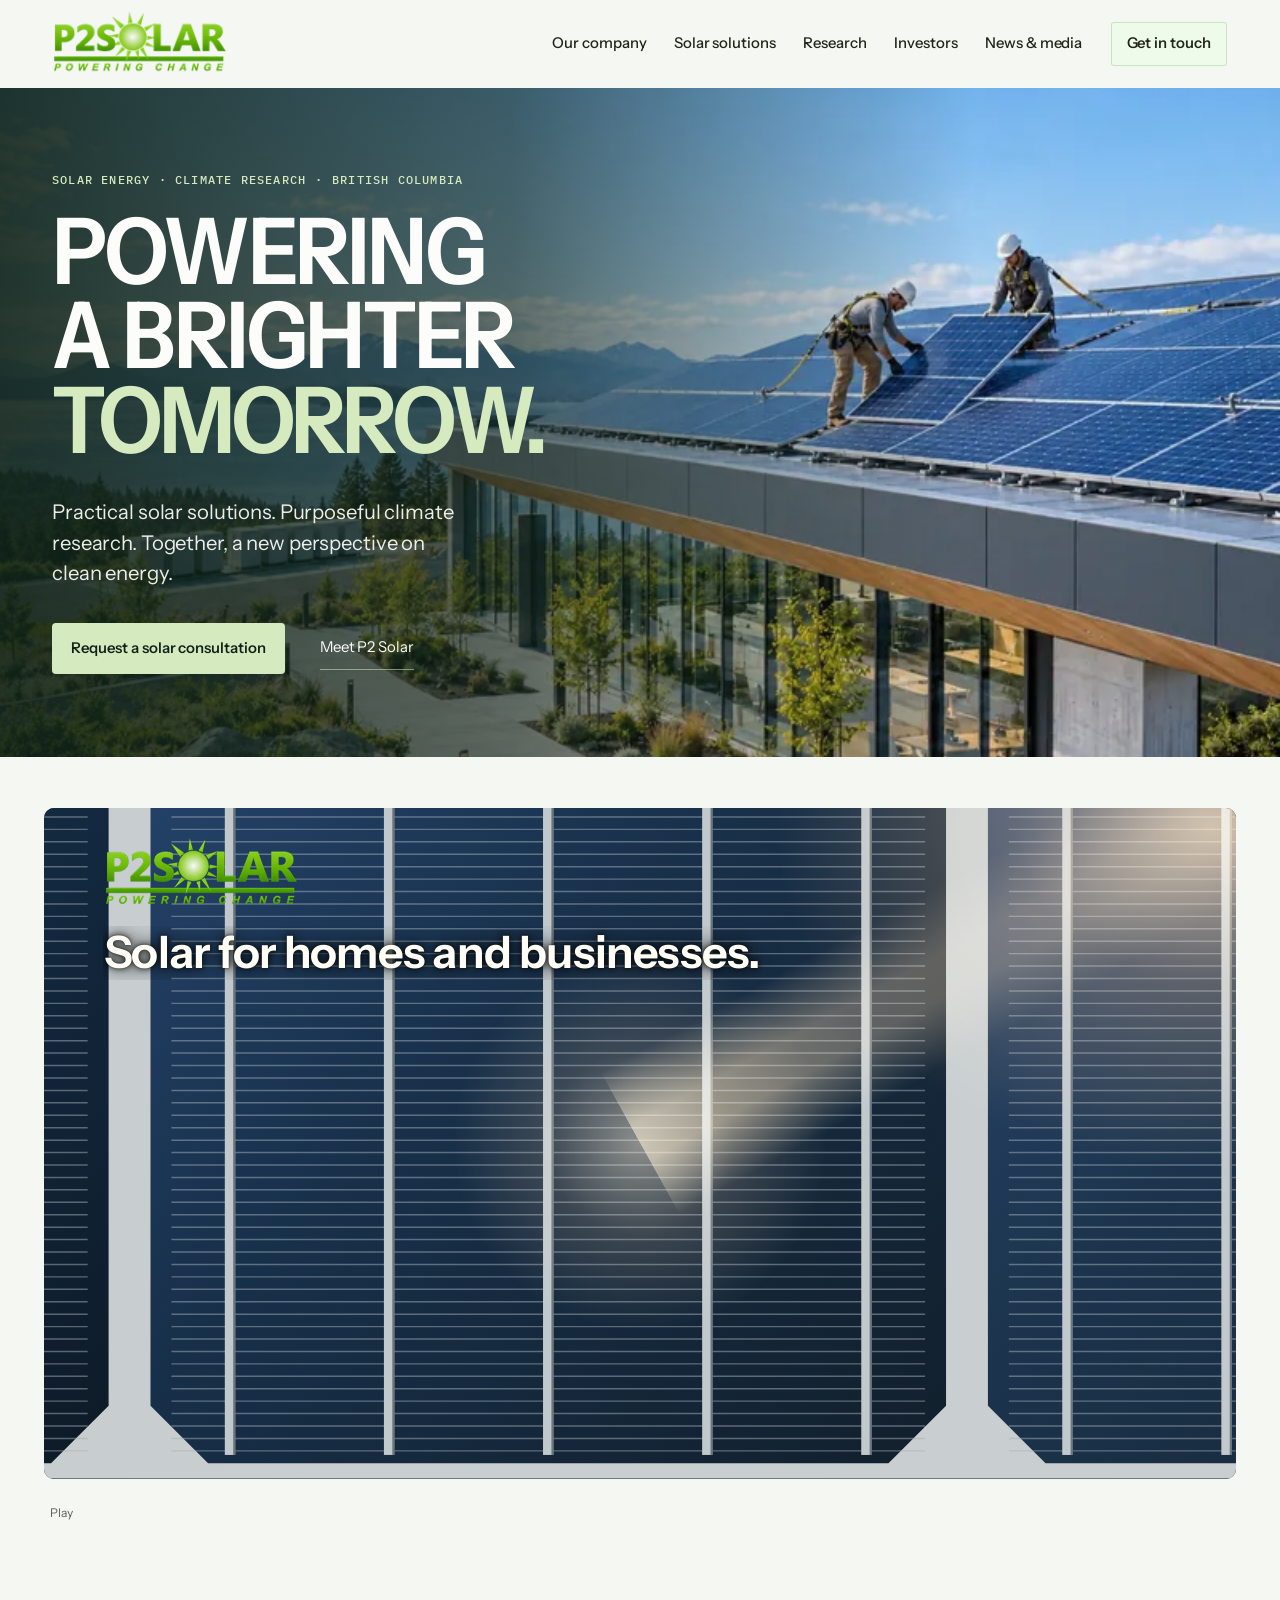
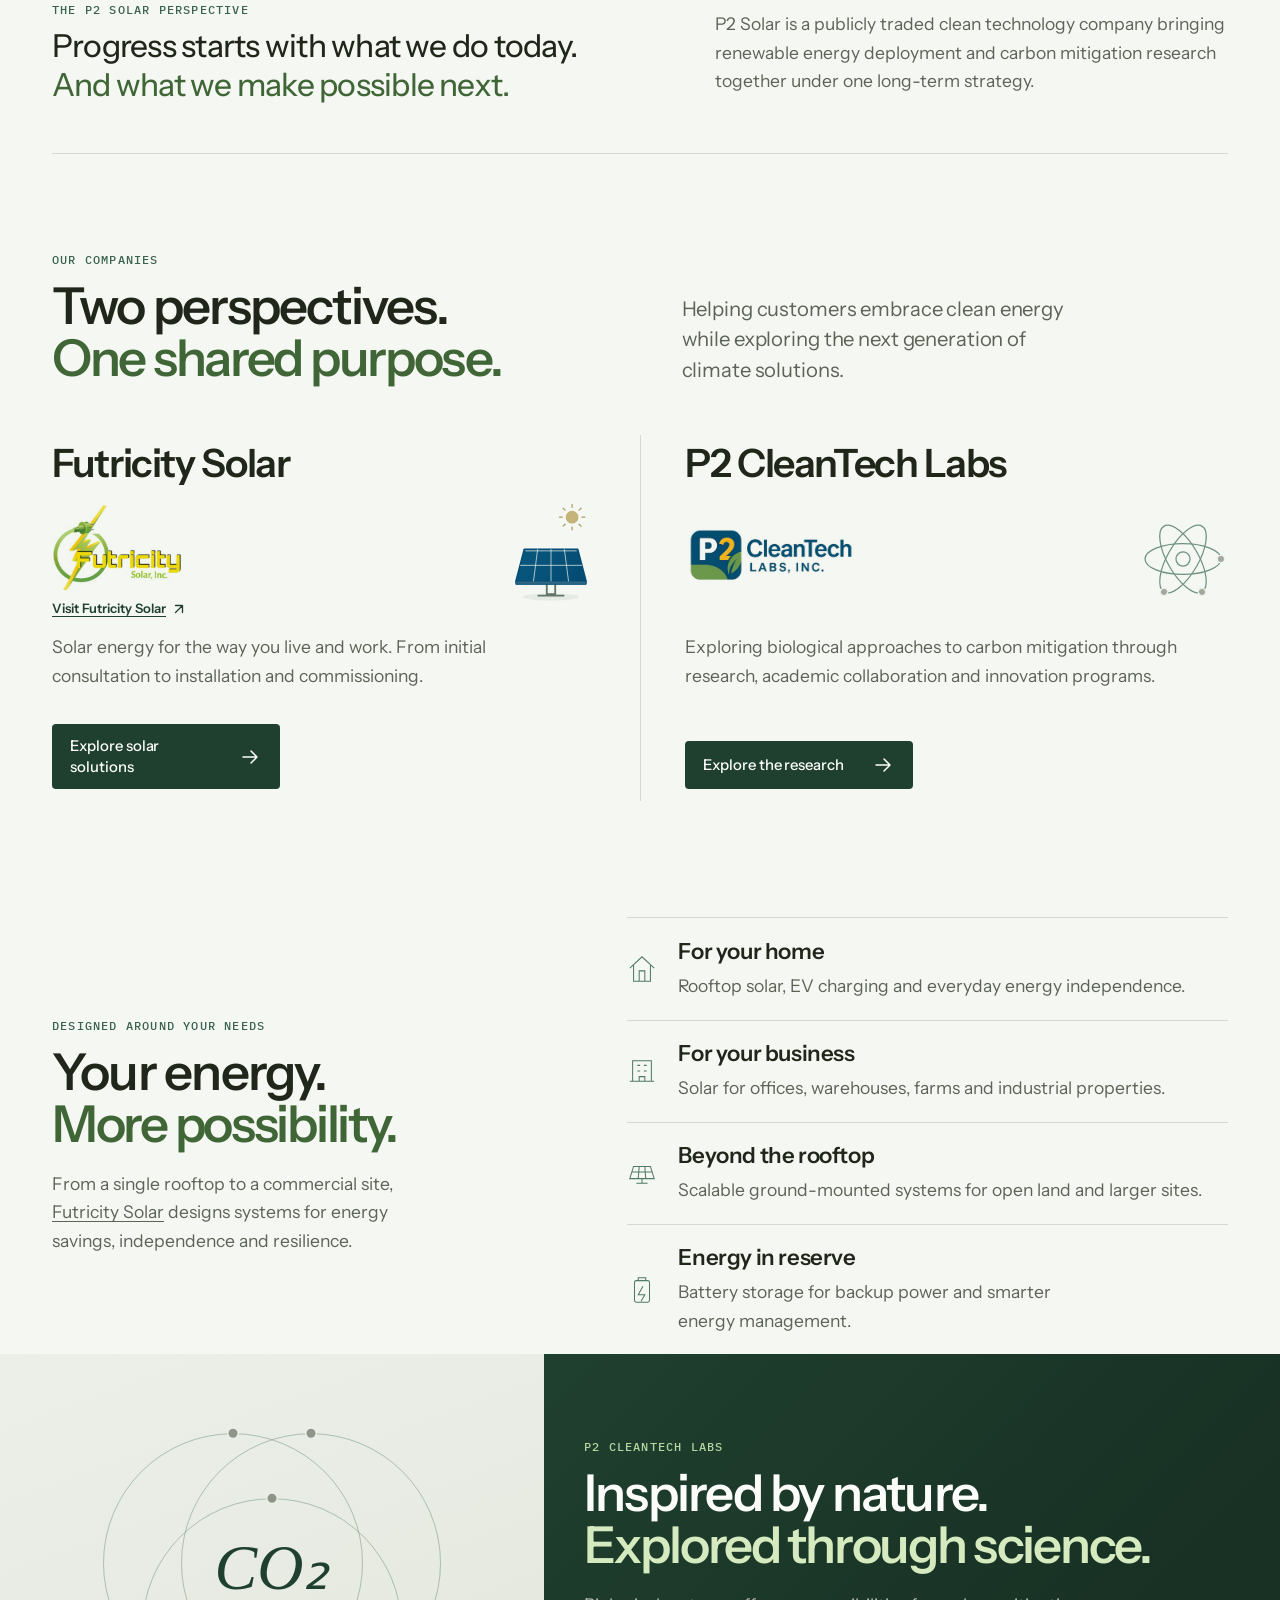
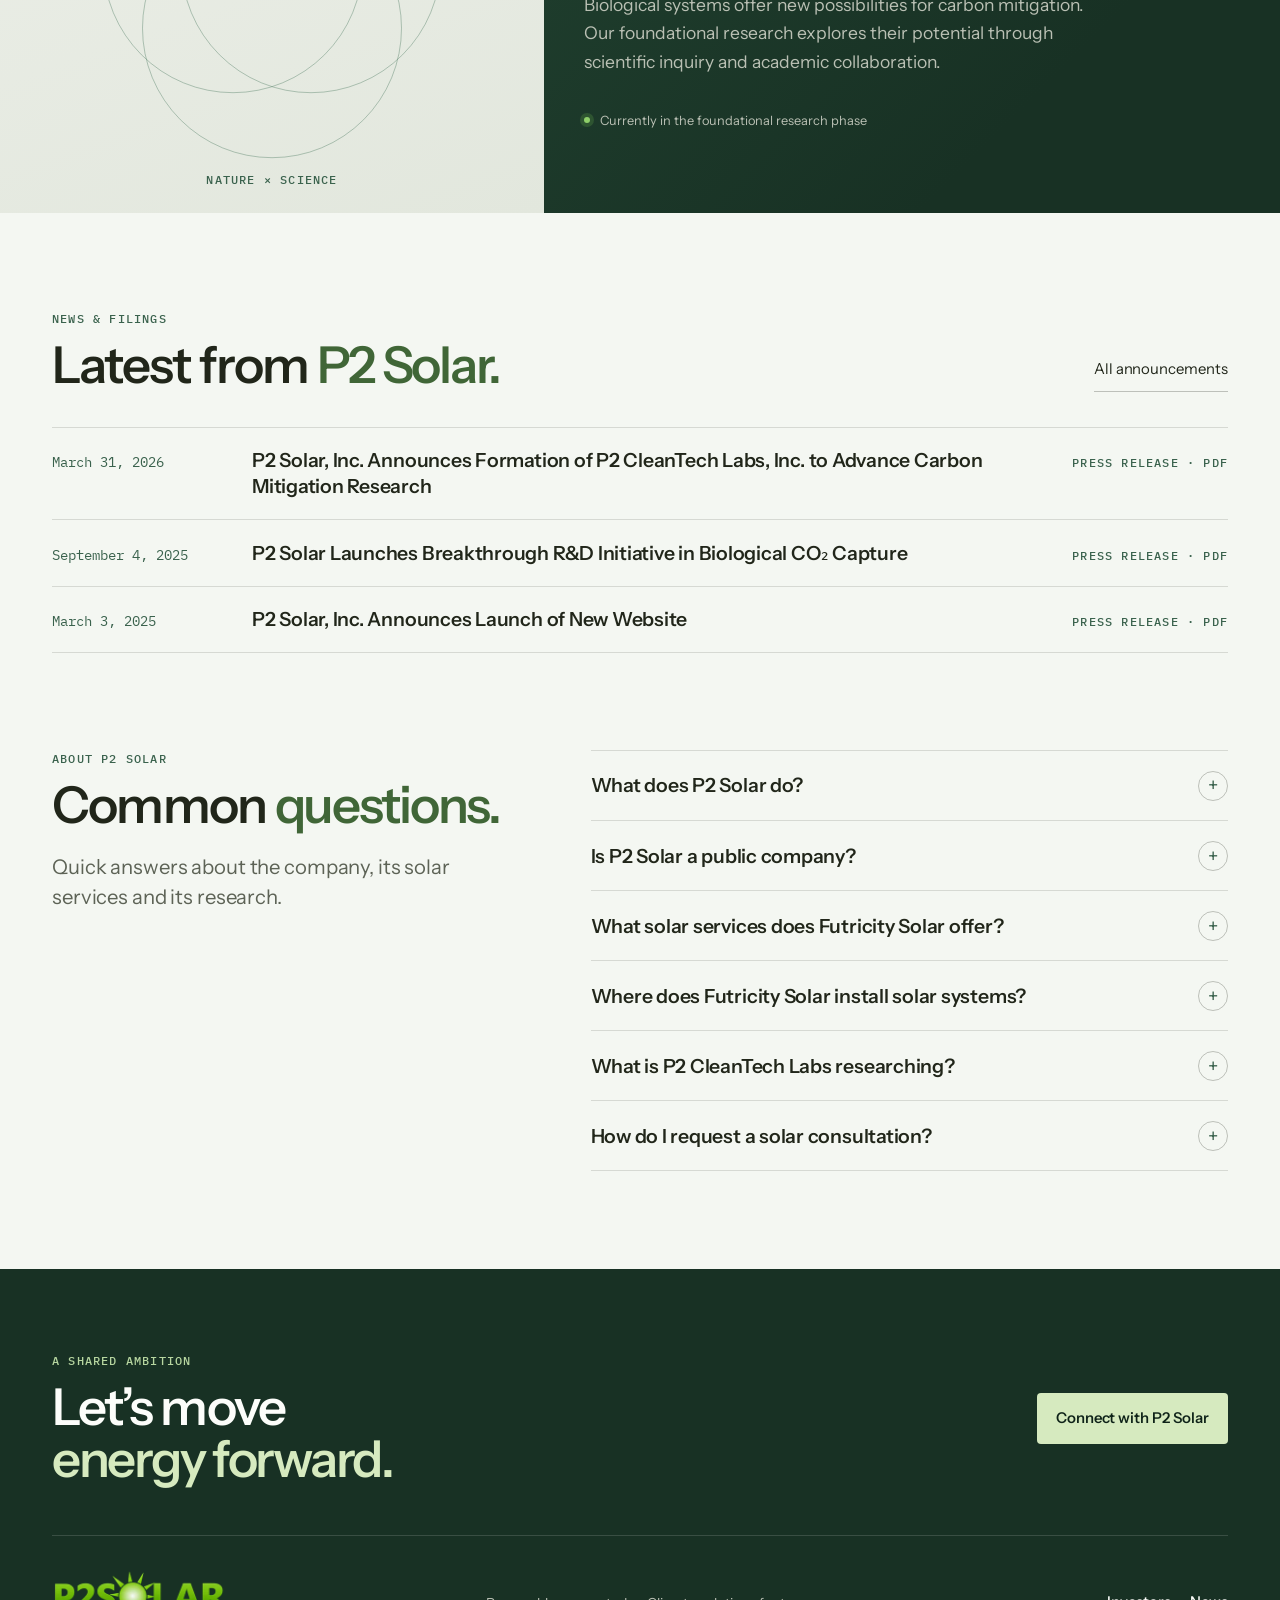
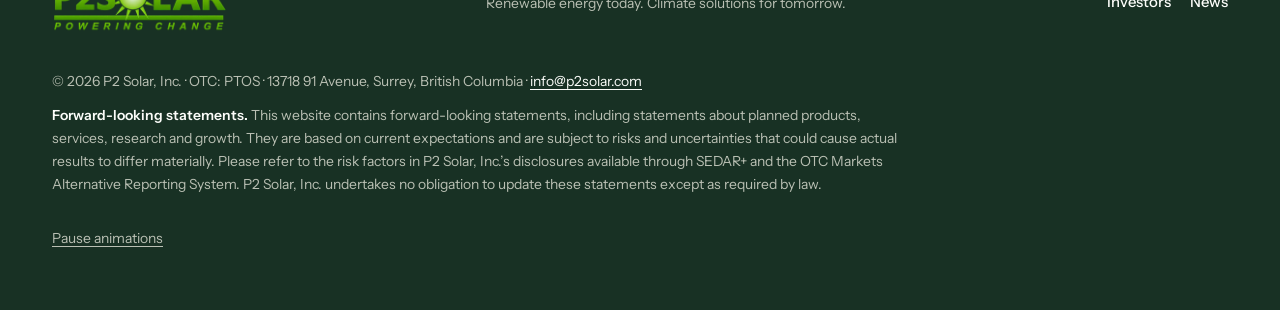
==== commit 0498d0ab: "Match homepage company buttons to the research button size" ====
--- a/index.html
+++ b/index.html
@@ -31,7 +31,7 @@
   <link rel="alternate" type="text/plain" href="llms.txt" title="LLM-readable site summary" />
   <link rel="preload" as="image" type="image/webp" href="images/hero-1600.webp" imagesrcset="images/hero-800.webp 800w, images/hero-1600.webp 1600w" imagesizes="(max-width: 700px) 100vw, 56vw" fetchpriority="high" />
   <link rel="preload" href="fonts/instrument-sans.woff2" as="font" type="font/woff2" crossorigin />
-  <link rel="stylesheet" href="site.css?v=20261017-daylight" />
+  <link rel="stylesheet" href="site.css?v=20261017-buttons" />
   <script type="application/ld+json">{"@context":"https://schema.org","@graph":[{"@type":"Corporation","@id":"https://www.p2solar.com/#organization","name":"P2 Solar","legalName":"P2 Solar, Inc.","url":"https://www.p2solar.com/","logo":{"@type":"ImageObject","url":"https://www.p2solar.com/p2-solar-transparent.png","width":600,"height":224},"image":"https://www.p2solar.com/p2-solar-hero-v2.jpg","description":"Publicly traded clean technology company in Surrey, British Columbia, installing residential and commercial solar through Futricity Solar and researching biological carbon mitigation through P2 CleanTech Labs.","tickerSymbol":"OTC PTOS","email":"info@p2solar.com","telephone":"+1-778-321-0047","address":{"@type":"PostalAddress","streetAddress":"13718 91 Avenue","addressLocality":"Surrey","addressRegion":"BC","postalCode":"V3V 7X1","addressCountry":"CA"},"areaServed":{"@type":"AdministrativeArea","name":"British Columbia"},"contactPoint":[{"@type":"ContactPoint","contactType":"customer service","email":"info@p2solar.com","areaServed":"CA","availableLanguage":"en"},{"@type":"ContactPoint","contactType":"investor relations","email":"info@p2solar.com","telephone":"+1-778-321-0047","availableLanguage":"en"}],"subOrganization":[{"@id":"https://www.p2solar.com/solutions/#futricity-solar"},{"@id":"https://www.p2solar.com/research/#p2-cleantech-labs"}],"sameAs":["https://www.otcmarkets.com/stock/PTOS/overview"]},{"@type":"WebSite","@id":"https://www.p2solar.com/#website","url":"https://www.p2solar.com/","name":"P2 Solar","publisher":{"@id":"https://www.p2solar.com/#organization"},"inLanguage":"en-CA"},{"@type":"WebPage","@id":"https://www.p2solar.com/#webpage","url":"https://www.p2solar.com/","name":"P2 Solar | Solar Installation and Climate Research in BC","description":"P2 Solar, Inc. (OTC: PTOS) installs home and commercial solar in British Columbia through Futricity Solar and researches carbon capture at P2 CleanTech Labs.","isPartOf":{"@id":"https://www.p2solar.com/#website"},"about":{"@id":"https://www.p2solar.com/#organization"},"inLanguage":"en-CA","dateModified":"2026-10-15","primaryImageOfPage":{"@type":"ImageObject","url":"https://www.p2solar.com/p2-solar-hero-v2.jpg"}},{"@type":"Organization","@id":"https://www.p2solar.com/solutions/#futricity-solar","name":"Futricity Solar","legalName":"Futricity Solar, Inc.","url":"https://www.p2solar.com/solutions/","logo":"https://www.p2solar.com/futricity.jpg","parentOrganization":{"@id":"https://www.p2solar.com/#organization"},"description":"Renewable energy company delivering residential, commercial, rooftop and ground-mounted solar projects.","areaServed":{"@type":"AdministrativeArea","name":"British Columbia"}},{"@type":"Organization","@id":"https://www.p2solar.com/research/#p2-cleantech-labs","name":"P2 CleanTech Labs","legalName":"P2 CleanTech Labs Inc.","url":"https://www.p2solar.com/research/","logo":"https://www.p2solar.com/p2-cleantech.jpg","parentOrganization":{"@id":"https://www.p2solar.com/#organization"},"description":"Research division of P2 Solar evaluating biological approaches to carbon mitigation.","knowsAbout":["Biological carbon capture","Microbial carbon utilization","Environmental biotechnology","Synthetic biology"]},{"@type":"FAQPage","@id":"https://www.p2solar.com/#faq","mainEntity":[{"@type":"Question","name":"What does P2 Solar do?","acceptedAnswer":{"@type":"Answer","text":"P2 Solar, Inc. is a publicly traded clean technology company headquartered in Surrey, British Columbia. It designs and installs residential and commercial solar energy systems through its subsidiary Futricity Solar, and explores biological approaches to carbon mitigation through P2 CleanTech Labs."}},{"@type":"Question","name":"Is P2 Solar a public company?","acceptedAnswer":{"@type":"Answer","text":"Yes. P2 Solar, Inc. is quoted on the OTC Markets under the symbol PTOS. It is incorporated in Delaware. For company filings, see SEDAR+ (Canada) and the OTC Markets Alternative Reporting System (USA). See the investor page for filings."}},{"@type":"Question","name":"What solar services does Futricity Solar offer?","acceptedAnswer":{"@type":"Answer","text":"Futricity Solar handles rooftop solar for homes and businesses, ground-mounted systems, battery energy storage and EV charger integration, along with Self-Generation Service support and system monitoring. It manages each project from the first consultation through installation and commissioning."}},{"@type":"Question","name":"Where does Futricity Solar install solar systems?","acceptedAnswer":{"@type":"Answer","text":"Futricity Solar is based in British Columbia, where P2 Solar is focusing on building its solar installation business."}},{"@type":"Question","name":"What is P2 CleanTech Labs researching?","acceptedAnswer":{"@type":"Answer","text":"P2 CleanTech Labs is in the foundational research phase, evaluating biological approaches to carbon mitigation, including biological carbon capture and microbial carbon utilization, with a Canadian university laboratory."}},{"@type":"Question","name":"How do I request a solar consultation?","acceptedAnswer":{"@type":"Answer","text":"Email info@p2solar.com with your property address, the type of property and a recent electricity bill if you have one, and Futricity Solar will follow up."}}]}]}</script>
 </head>
 <body>
@@ -54,7 +54,7 @@
       </div>
       <figure class="hero-image"><picture><source type="image/webp" srcset="images/hero-800.webp 800w, images/hero-1600.webp 1600w" sizes="(max-width: 700px) 100vw, 56vw" /><img src="p2-solar-hero-v2.jpg" width="1600" height="1000" alt="Two installers positioning solar panels on a rooftop overlooking a green landscape" fetchpriority="high" decoding="async" /></picture></figure>
     </section>
-    <section class="p2f" id="p2f" aria-labelledby="p2f-heading" data-p2f-gsap="vendor/gsap.min.js?v=20261015-film" data-p2f-film="p2-film.js?v=20261017-daylight">
+    <section class="p2f" id="p2f" aria-labelledby="p2f-heading" data-p2f-gsap="vendor/gsap.min.js?v=20261015-film" data-p2f-film="p2-film.js?v=20261017-buttons">
       <h2 class="p2f-vh" id="p2f-heading">P2 Solar at a glance</h2>
       <p class="p2f-vh">A 16-second animation, without sound: sunlight reaches a solar cell, the view pulls back to a home and a business with rooftop solar, energy charges battery storage and lights the windows at dusk, then the company card below appears.</p>
       <div class="p2f-stage">
--- a/site.css
+++ b/site.css
@@ -616,7 +616,7 @@
 .business-grid .business-icon { position:static; width:90px; height:90px; margin:0; opacity:.8; }
 .business-grid .business > p { padding:22px 0 0; margin:0; max-width:43ch; align-self:start; font-size:1.125rem; line-height:1.6; }
 .business-grid .business-tags { display:none; }
-.business-grid .business-link { justify-self:start; align-self:end; margin:28px 0 0; padding:12px 18px; min-height:48px; gap:26px; border:0; border-radius:4px; background:var(--forest); color:var(--paper-bright); font-size:.875rem; font-weight:500; text-decoration:none; }
+.business-grid .business-link { justify-self:start; align-self:end; width:calc(9.53em + 5.375rem); max-width:100%; margin:28px 0 0; padding:12px 18px; min-height:48px; gap:12px; border:0; border-radius:4px; background:var(--forest); color:var(--paper-bright); font-size:.875rem; font-weight:500; text-decoration:none; }
 .business-grid .business-link:hover { background:var(--stone-700); color:var(--paper-bright); text-decoration:none; }
 .business-grid .business-link:focus-visible { outline-color:var(--forest); }
 @media(min-width:701px) and (max-width:1000px) {
